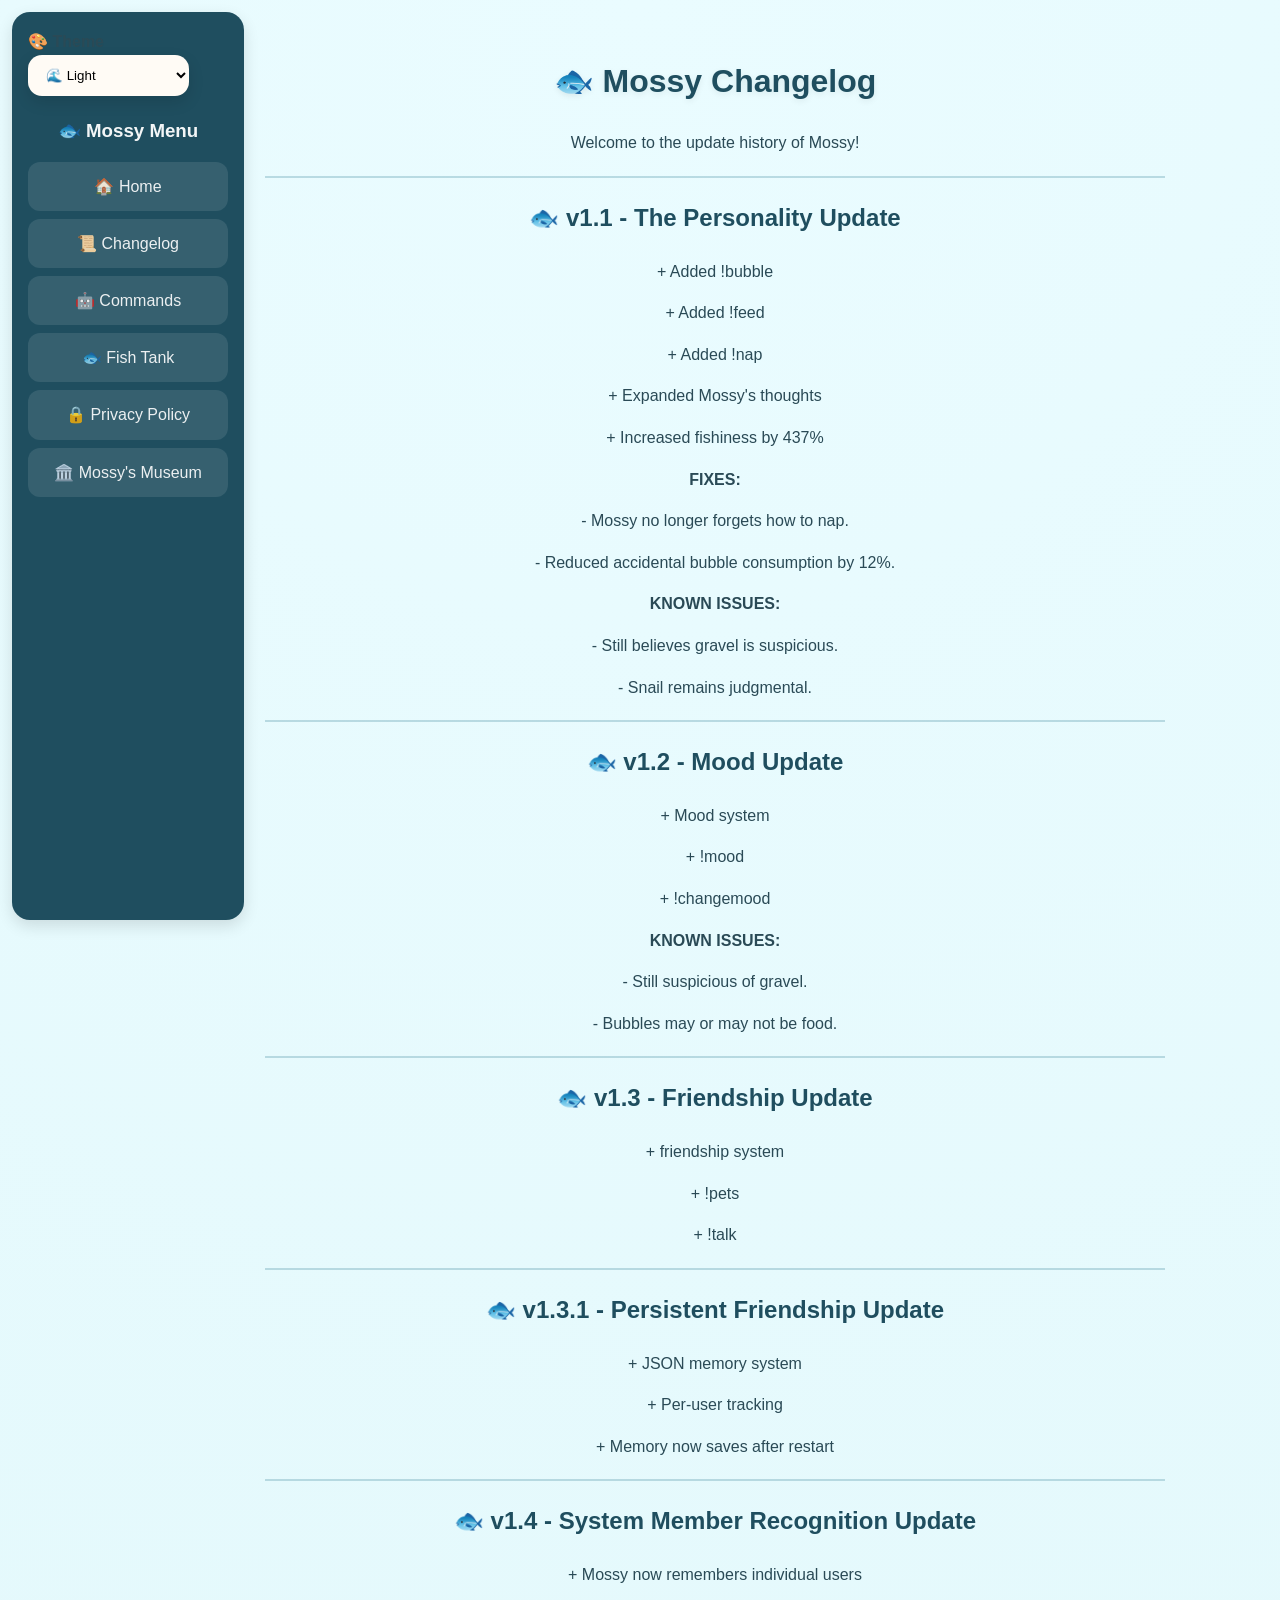
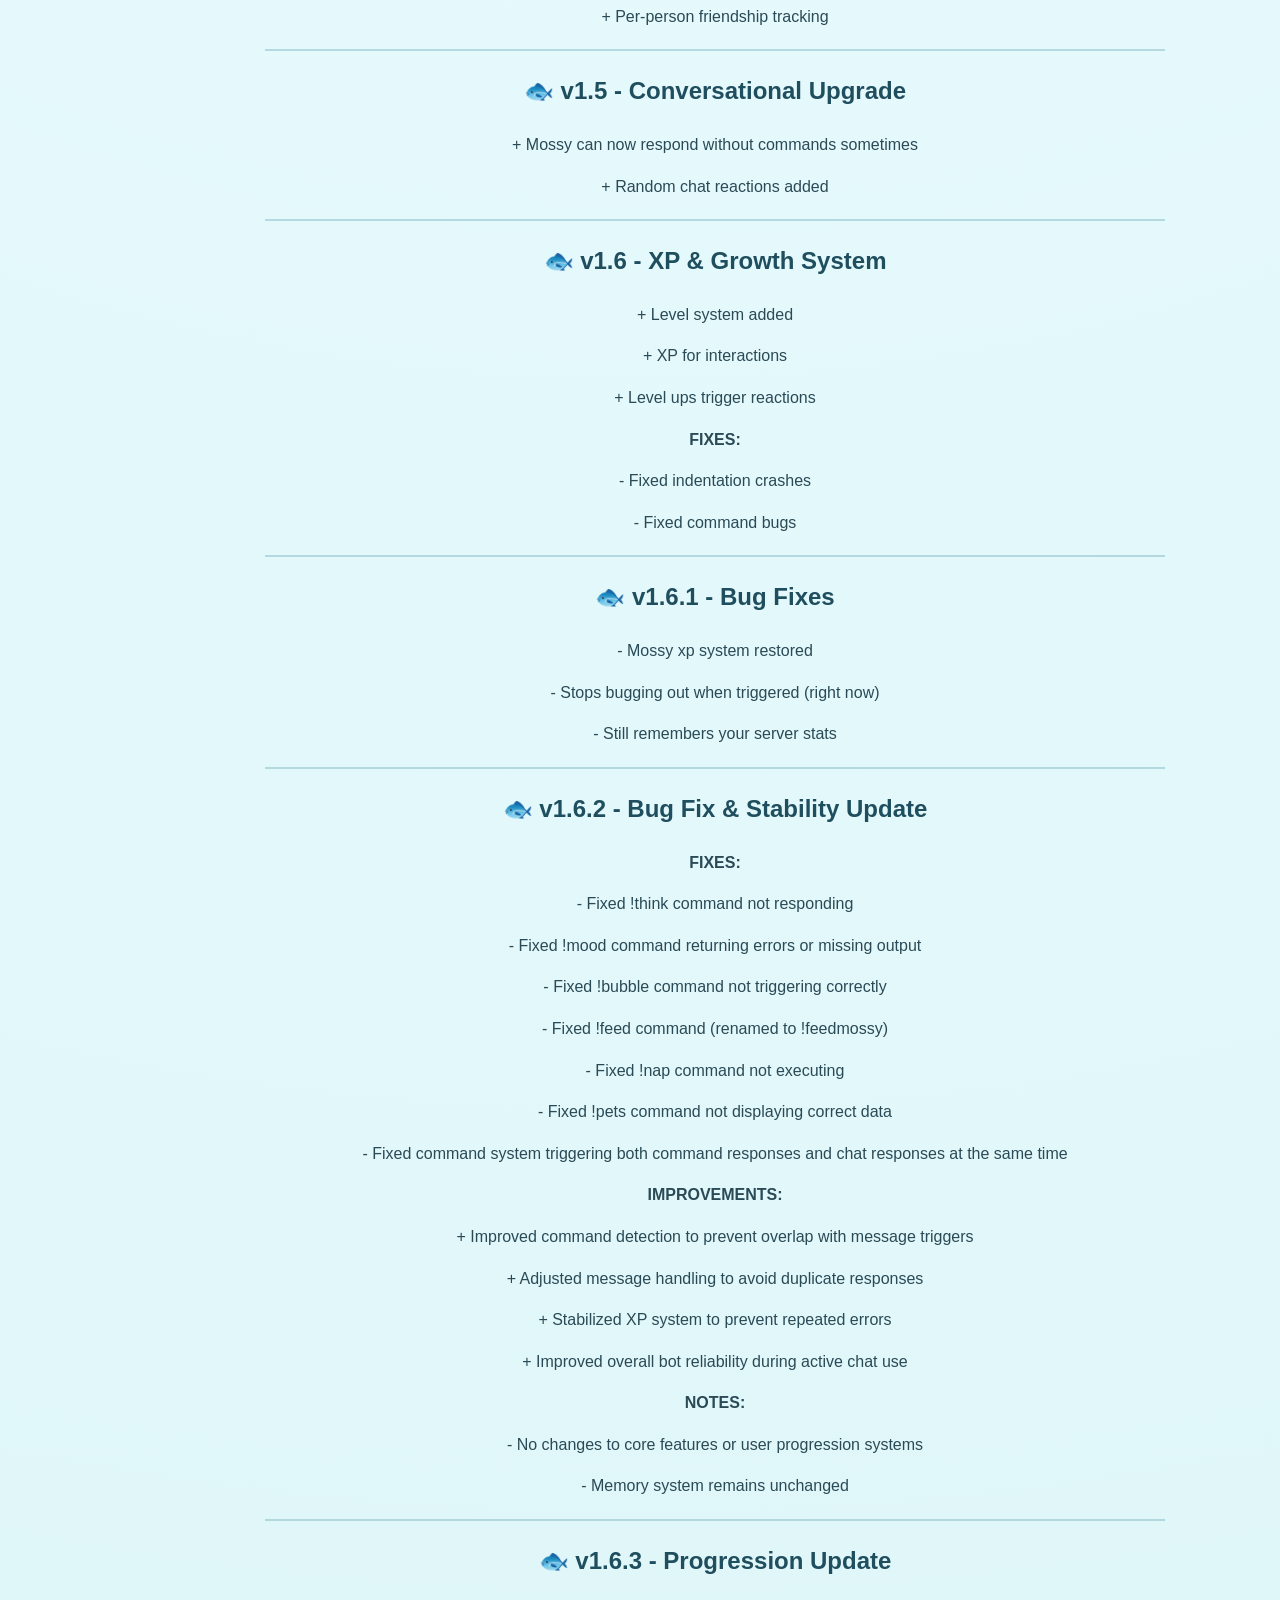
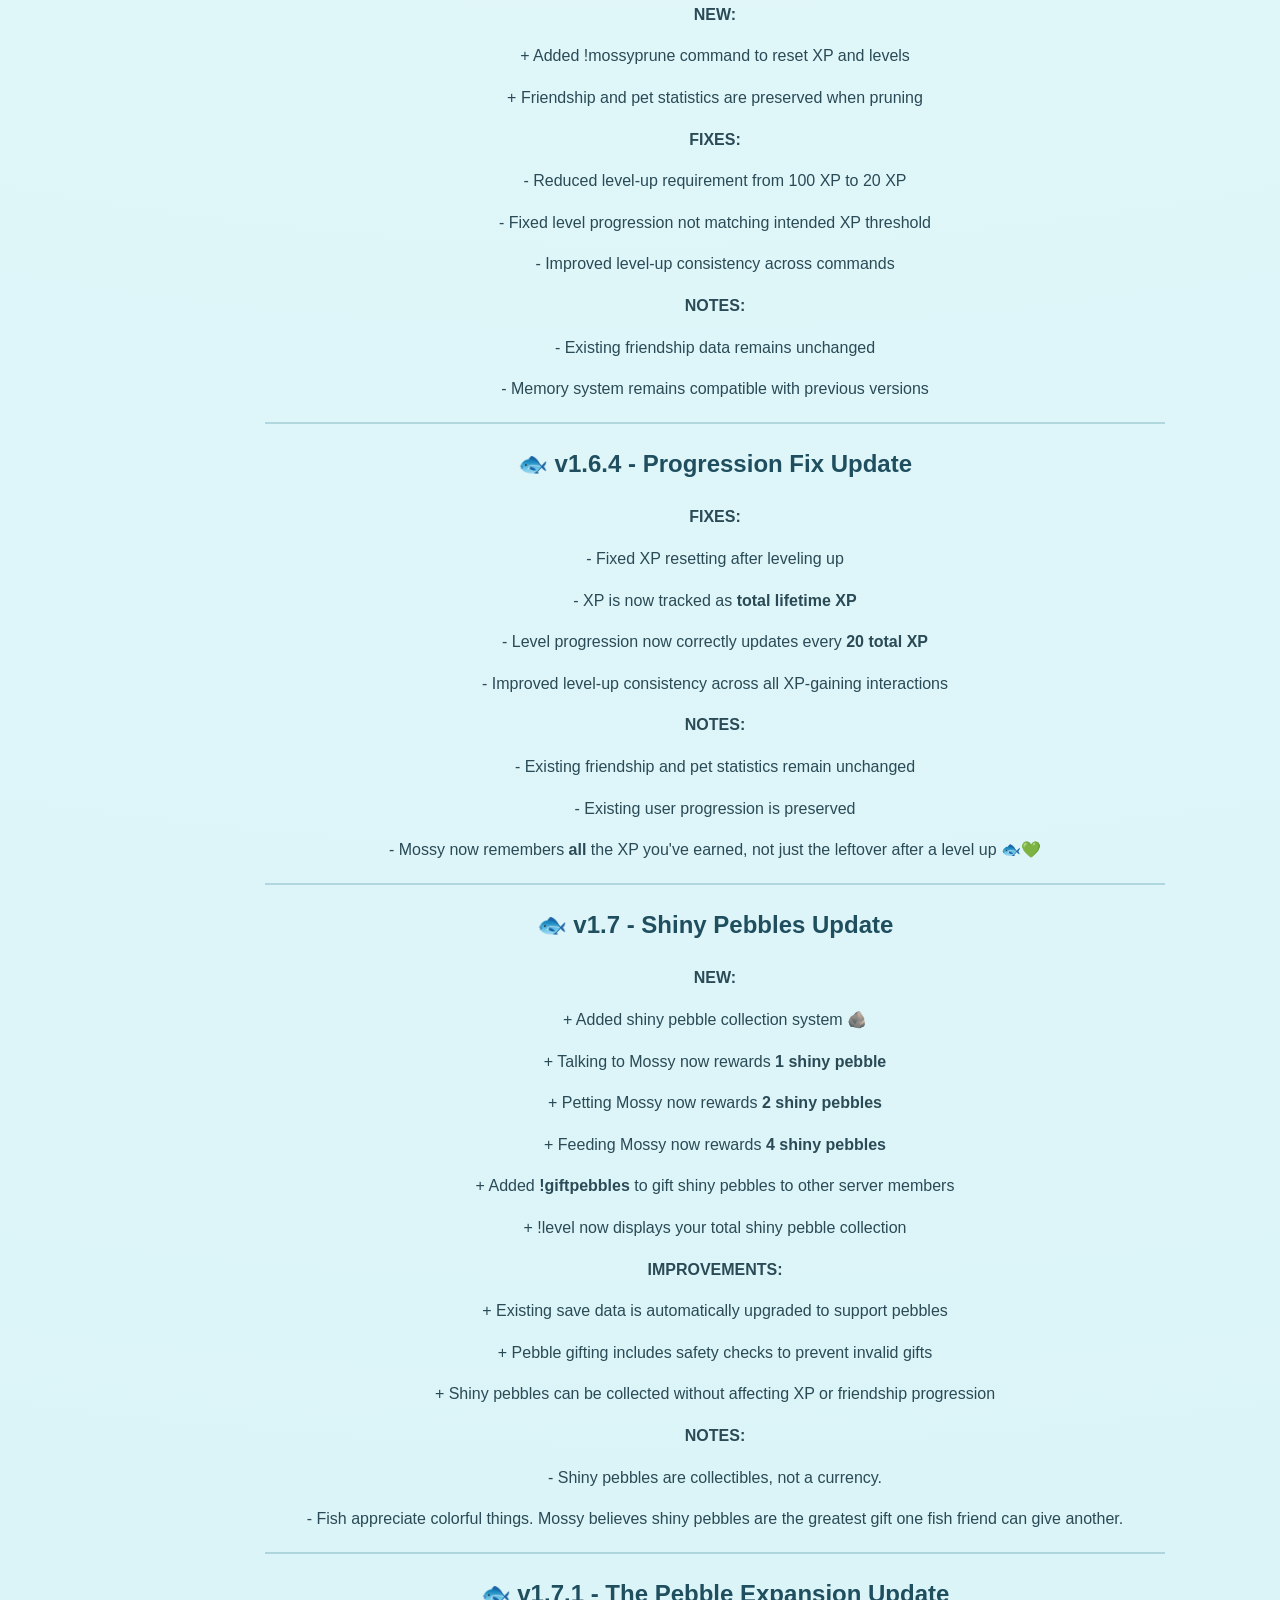
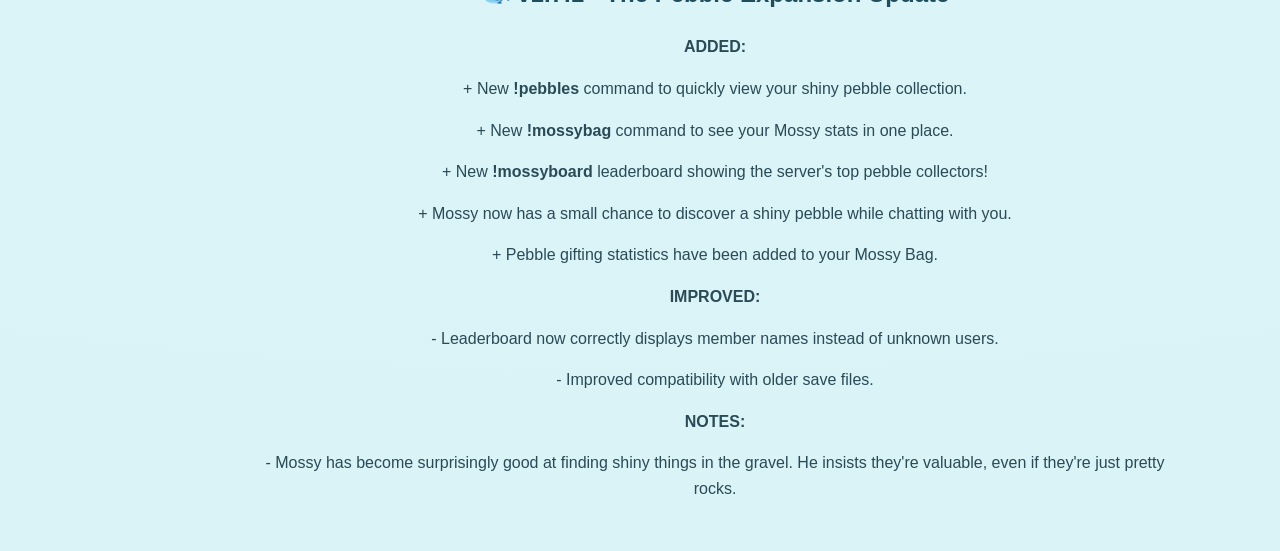
==== changelog.html @ fcb60c07 "Update changelog.html" ====
<!DOCTYPE html>
<html>

<head>

<meta name="viewport" content="width=device-width, initial-scale=1.0">

<title>Mossy's Changelog 🐟</title>

<link rel="icon" type="image/png" href="mossynap.png">

<link rel="stylesheet" href="style.css">
<script defer src="themes.js"></script>

</head>

<body>

    <div class="sidebar">
        <label for="theme-selector"><strong>🎨 Theme</strong></label>

<select id="theme-selector">

    <option value="light">🌊 Light</option>

    <option value="dark">🌃 After Hours</option>

    <option value="whimsical">🌸 Whimsical</option>

    <option value="mad-hatter">🎩 Mad Hatter</option>

    <option value="caramel-fudge">🍫 Caramel Fudge</option>

    <option value="nebula">🌌 Nebula</option>

    <option value="mossy">🌿 Mossy</option>

    <option value="rainbow-mist">🌈 Rainbow Mist</option>

    <option value="pebble">🪨 Pebble</option>

    <option value=hyacinth>🪻 Hyacinth</option>

    <option value=goldenHour>🌇 Golden Hour</option>

    <option value=raspberry>🍓 Raspberry</option>

    <option value=sakura>🌸 Sakura Tree</option>

    <option value=almond>🤎 Almond</option>

    <option value=rowan>🍷 Rowan</option>

</select>
        <h3>🐟 Mossy Menu</h3>

        <a href="index.html">🏠 Home</a>
        <a href="changelog.html">📜 Changelog</a>
        <a href="commands.html">🤖 Commands</a>
        <a href="fishtank.html">🐟 Fish Tank</a>
        <a href="privacy.html">🔒 Privacy Policy</a>
        <a href="museum.html">🏛️ Mossy's Museum</a>
    </div>

    <h1>🐟 Mossy Changelog</h1>

    <p>Welcome to the update history of Mossy!</p>

    <hr>

    <h2>🐟 v1.1 - The Personality Update</h2>
    <p>+ Added !bubble</p>
    <p>+ Added !feed</p>
    <p>+ Added !nap</p>
    <p>+ Expanded Mossy's thoughts</p>
    <p>+ Increased fishiness by 437%</p>

    <p><b>FIXES:</b></p>
    <p>- Mossy no longer forgets how to nap.</p>
    <p>- Reduced accidental bubble consumption by 12%.</p>

    <p><b>KNOWN ISSUES:</b></p>
    <p>- Still believes gravel is suspicious.</p>
    <p>- Snail remains judgmental.</p>

    <hr>

    <h2>🐟 v1.2 - Mood Update</h2>
    <p>+ Mood system</p>
    <p>+ !mood</p>
    <p>+ !changemood</p>

    <p><b>KNOWN ISSUES:</b></p>
    <p>- Still suspicious of gravel.</p>
    <p>- Bubbles may or may not be food.</p>

    <hr>

    <h2>🐟 v1.3 - Friendship Update</h2>
    <p>+ friendship system</p>
    <p>+ !pets</p>
    <p>+ !talk</p>

    <hr>

    <h2>🐟 v1.3.1 - Persistent Friendship Update</h2>
    <p>+ JSON memory system</p>
    <p>+ Per-user tracking</p>
    <p>+ Memory now saves after restart</p>

    <hr>

    <h2>🐟 v1.4 - System Member Recognition Update</h2>
    <p>+ Mossy now remembers individual users</p>
    <p>+ Per-person friendship tracking</p>

    <hr>

    <h2>🐟 v1.5 - Conversational Upgrade</h2>
    <p>+ Mossy can now respond without commands sometimes</p>
    <p>+ Random chat reactions added</p>

    <hr>

    <h2>🐟 v1.6 - XP & Growth System</h2>
    <p>+ Level system added</p>
    <p>+ XP for interactions</p>
    <p>+ Level ups trigger reactions</p>

    <p><b>FIXES:</b></p>
    <p>- Fixed indentation crashes</p>
    <p>- Fixed command bugs</p>

    <hr>

    <h2>🐟 v1.6.1 - Bug Fixes</h2>
    <p>- Mossy xp system restored</p>
    <p>- Stops bugging out when triggered (right now)</p>
    <p>- Still remembers your server stats</p>

    <hr>

    <h2>🐟 v1.6.2 - Bug Fix & Stability Update</h2>
    
    <p><b>FIXES:</b></p>
    <p>- Fixed !think command not responding</p>
    <p>- Fixed !mood command returning errors or missing output</p>
    <p>- Fixed !bubble command not triggering correctly</p>
    <p>- Fixed !feed command (renamed to !feedmossy)</p>
    <p>- Fixed !nap command not executing</p>
    <p>- Fixed !pets command not displaying correct data</p>
    <p>- Fixed command system triggering both command responses and chat responses at the same time
</p>
    
    <p><b>IMPROVEMENTS:</b></p>
    <p>+ Improved command detection to prevent overlap with message triggers</p>
    <p>+ Adjusted message handling to avoid duplicate responses</p>
    <p>+ Stabilized XP system to prevent repeated errors</p>
    <p>+ Improved overall bot reliability during active chat use</p>

    <p><b>NOTES:</b></p>
    <p>- No changes to core features or user progression systems</p>
    <p>- Memory system remains unchanged</p>

    <hr>

    <h2>🐟 v1.6.3 - Progression Update</h2>

    <p><b>NEW:</b></p>
    <p>+ Added !mossyprune command to reset XP and levels</p>
    <p>+ Friendship and pet statistics are preserved when pruning</p>

    <p><b>FIXES:</b></p>
    <p>- Reduced level-up requirement from 100 XP to 20 XP</p>
    <p>- Fixed level progression not matching intended XP threshold</p>
    <p>- Improved level-up consistency across commands
</p>
    <p><b>NOTES:</b></p>
    <p>- Existing friendship data remains unchanged</p>
    <p>- Memory system remains compatible with previous versions</p>

    <hr>

    <h2>🐟 v1.6.4 - Progression Fix Update</h2>
    
    <p><b>FIXES:</b></p>
    <p>- Fixed XP resetting after leveling up</p>
    <p>- XP is now tracked as <b>total lifetime XP</b></p>
    <p>- Level progression now correctly updates every <b>20 total XP</b></p>
    <p>- Improved level-up consistency across all XP-gaining interactions</p>

    <p><b>NOTES:</b></p>
    <p>- Existing friendship and pet statistics remain unchanged</p>
    <p>- Existing user progression is preserved</p>
    <p>- Mossy now remembers <b>all</b> the XP you've earned, not just the leftover after a level up 🐟💚</p>

    <hr>

    <h2>🐟 v1.7 - Shiny Pebbles Update</h2>

    <p><b>NEW:</b></p>
    <p>+ Added shiny pebble collection system 🪨</p>
    <p>+ Talking to Mossy now rewards <b>1 shiny pebble</b></p>
    <p>+ Petting Mossy now rewards <b>2 shiny pebbles</b></p>
    <p>+ Feeding Mossy now rewards <b>4 shiny pebbles</b></p>
    <p>+ Added <b>!giftpebbles</b> to gift shiny pebbles to other server members</p>
    <p>+ !level now displays your total shiny pebble collection</p>

    <p><b>IMPROVEMENTS:</b></p>
    <p>+ Existing save data is automatically upgraded to support pebbles</p>
    <p>+ Pebble gifting includes safety checks to prevent invalid gifts</p>
    <p>+ Shiny pebbles can be collected without affecting XP or friendship progression</p>

    <p><b>NOTES:</b></p>
    <p>- Shiny pebbles are collectibles, not a currency.</p>
    <p>- Fish appreciate colorful things. Mossy believes shiny pebbles are the greatest gift one fish friend can give another.</p>

    <hr>

    <h2>🐟 v1.7.1 - The Pebble Expansion Update</h2>

    <p><b>ADDED:</b></p>
    <p>+ New <b>!pebbles</b> command to quickly view your shiny pebble collection.</p>
    <p>+ New <b>!mossybag</b> command to see your Mossy stats in one place.</p>
    <p>+ New <b>!mossyboard</b> leaderboard showing the server's top pebble collectors!</p>
    <p>+ Mossy now has a small chance to discover a shiny pebble while chatting with you.</p>
    <p>+ Pebble gifting statistics have been added to your Mossy Bag.</p>

    <p><b>IMPROVED:</b></p>
    <p>- Leaderboard now correctly displays member names instead of unknown users.</p>
    <p>- Improved compatibility with older save files.</p>

    <p><b>NOTES:</b></p>
    <p>- Mossy has become surprisingly good at finding shiny things in the gravel.
        He insists they're valuable, even if they're just pretty rocks.</p>

 <img src="snail.png" id="snail">

<script src="snail.js"></script>

</body>

</html>
---- style.css ----
:root{
    --bg:#d9f3f6;
    --bg-accent: radial-gradient(circle at top,#eafcff,#d9f3f6);

    --dot-grid:url("data:image/svg+xml;utf8,<svg xmlns='http://www.w3.org/2000/svg' width='24' height='24'><circle cx='12' cy='12' r='1.5' fill='%2374a6b0' fill-opacity='0.22'/></svg>");

    --text:#2a4a56;

    --primary:#1f4e5f;
    --accent:#4a90a4;

    --surface:#FFFBF5;
    --surface-translucent:rgba(255,251,245,.85);

    --bubble-color:rgba(74,144,164,.12);

    --card-shadow:0 6px 16px rgba(0,0,0,.12);
}

body {
    background-color: var(--bg);
    background-image: var(--bg-accent), var(--dot-grid);
    background-repeat: repeat, repeat;
    background-position: center top, 0 0;

    color: var(--text);

    font-family: "Trebuchet MS", "Segoe UI", Arial, sans-serif;

    margin-left: 240px;
    padding: 25px;
    max-width: 900px;
    line-height: 1.7;
}

/* 🐠 HEADERS */
h1,
h2 {
    text-align: center;
    color: var(--primary);
}

h1 {
    color: var(--primary);
    text-shadow: 0 2px 6px rgba(0,0,0,0.08);
    font-weight: 700;
}

p {
    text-align: center;
    color: var(--text);
    line-height: 1.6;
}

h2 {
    color: var(--primary);
    font-weight: 600;
}

hr {
    border: none;
    border-top: 2px solid var(--accent);
    opacity: 0.3;
    margin: 20px 0;
}

/* 🐟 SIDEBAR (DESKTOP - FIXED TANK STYLE) */
.sidebar {
    position: fixed;
    left: 12px;
    top: 12px;
    width: 200px;
    height: calc(100vh - 24px);

    background-color: var(--primary);
    padding: 16px;
    border-radius: 18px;

    box-shadow: var(--card-shadow);
    overflow-y: auto;
}

.sidebar h3 {
    color: rgba(255,255,255,0.95);
    text-align: center;
    margin-bottom: 15px;
    font-weight: 600;
}

#theme-selector-container {
    margin-bottom: 12px;
}

#theme-selector{

    border-radius:14px;

    border:none;

    background:var(--surface);

    box-shadow:var(--card-shadow);

    padding:12px 14px;

}

#theme-selector:hover{

    transform:translateY(-2px);

    box-shadow:
        0 10px 24px rgba(0,0,0,.18);

}

#theme-selector:focus{

    outline:none;

    border:2px solid var(--accent);

}

.sidebar a {
    display: block;
    color: rgba(255,255,255,0.9);
    text-decoration: none;
    margin: 8px 0;
    padding: 11px;
    border-radius: 12px;
    transition: 0.2s;
    text-align: center;
    background-color: rgba(255,255,255,0.1);
    font-weight: 500;
}

.sidebar a:hover {
    background-color: var(--accent);
    color: var(--primary);
    transform: translateX(2px);
}

/* 🧊 PANELS */
.panel {
    background-color: var(--surface-translucent);
    padding: 18px;
    border-radius: 16px;
    margin: 16px 0;
    box-shadow: var(--card-shadow);
    border-left: 4px solid var(--accent);
}

.panel ul {
    color: var(--text);
}

.panel li {
    margin: 8px 0;
}

/* 🧭 GRID */
.grid {
    display: flex;
    gap: 15px;
    flex-wrap: wrap;
}

.card {
    flex: 1;
    min-width: 200px;
    background-color: var(--primary);
    color: #ffffff;
    padding: 16px;
    border-radius: 16px;
    text-decoration: none;
    transition: 0.25s;
    box-shadow: var(--card-shadow);
    text-align: center;
    font-weight: 500;
}

.card:hover {
    transform: translateY(-4px) scale(1.03);
    background-color: var(--accent);
    color: #ffffff;
}

.card p {
    color: rgba(255,255,255,0.9);
    font-size: 0.9em;
    font-weight: 400;
}

/* 🎯 BUTTONS */
button {
    background-color: var(--primary);
    color: #ffffff;
    border: none;
    padding: 12px 20px;
    border-radius: 999px;
    cursor: pointer;
    transition: 0.2s;
    display: block;
    margin: 10px auto;
    box-shadow: var(--card-shadow);
    font-weight: 600;
    font-size: 14px;
}

button:hover {
    background-color: var(--accent);
    transform: scale(1.05);
}

button:active {
    transform: scale(0.98);
}

/* 🫧 BUBBLES */
.bubbles {
    position: fixed;
    inset: 0;
    pointer-events: none;
    overflow: hidden;
}

.bubble {
    position: absolute;
    bottom: -40px;
    font-size: 20px;
    opacity: 0;
    animation: rise var(--speed, 6s) linear infinite;
}

.bubble:nth-child(1) { left: 10%; --speed: 6s; animation-delay: 0s; }
.bubble:nth-child(2) { left: 25%; --speed: 7.5s; animation-delay: 1.2s; }
.bubble:nth-child(3) { left: 55%; --speed: 5.8s; animation-delay: 2.6s; }
.bubble:nth-child(4) { left: 80%; --speed: 7.2s; animation-delay: 3.1s; }
.bubble:nth-child(5) { left: 40%; --speed: 6.6s; animation-delay: 4.4s; }
.bubble:nth-child(6) { left: 70%; --speed: 5.5s; animation-delay: 5.2s; }

@keyframes rise {
    0% { transform: translateY(0); opacity: 0; }
    10% { opacity: 1; }
    100% { transform: translateY(-900px); opacity: 0; }
}

/* 📱 MOBILE FIX */
@media (max-width: 768px) {

    body {
        margin-left: 0;
        padding: 15px;
        max-width: 100%;
    }

    .sidebar {
        position: relative;
        width: auto;
        height: auto;

        margin: 10px;
        padding: 12px;

        border-radius: 18px;

        display: flex;
        flex-direction: column;
        align-items: center;

        box-shadow: var(--card-shadow);
    }

    .sidebar a {
        width: 100%;
        text-align: center;
    }

    .grid {
        flex-direction: column;
    }

    .card {
        min-width: auto;
    }
}

/* 🐟 Fish Tank */

.tank{

    position:relative;
    width:450px;
    max-width:100%;
    margin:30px auto;

}

.bowl{

    width:100%;
    display:block;

}

.mossy{

    position:absolute;

    width:70px;

    left:50%;
    top:50%;

    transform:translate(-50%,-50%);

    transition:
        left 3s ease,
        top 3s ease,
        transform .4s ease;

    animation:bob 3s ease-in-out infinite;

}

@keyframes bob{

    0%,100%{
        transform:translate(-50%,-50%);
    }

    50%{
        transform:translate(-50%,-56%);
    }

}

/* 🐌 Secret Snail */

#snail{

    position:fixed;

    width:45px;

    left:-100px;
    top:-100px;

    opacity:0;

    transition:left .8s ease,
               top .8s ease,
               opacity .5s ease;

    pointer-events:none;

    z-index:999;

}
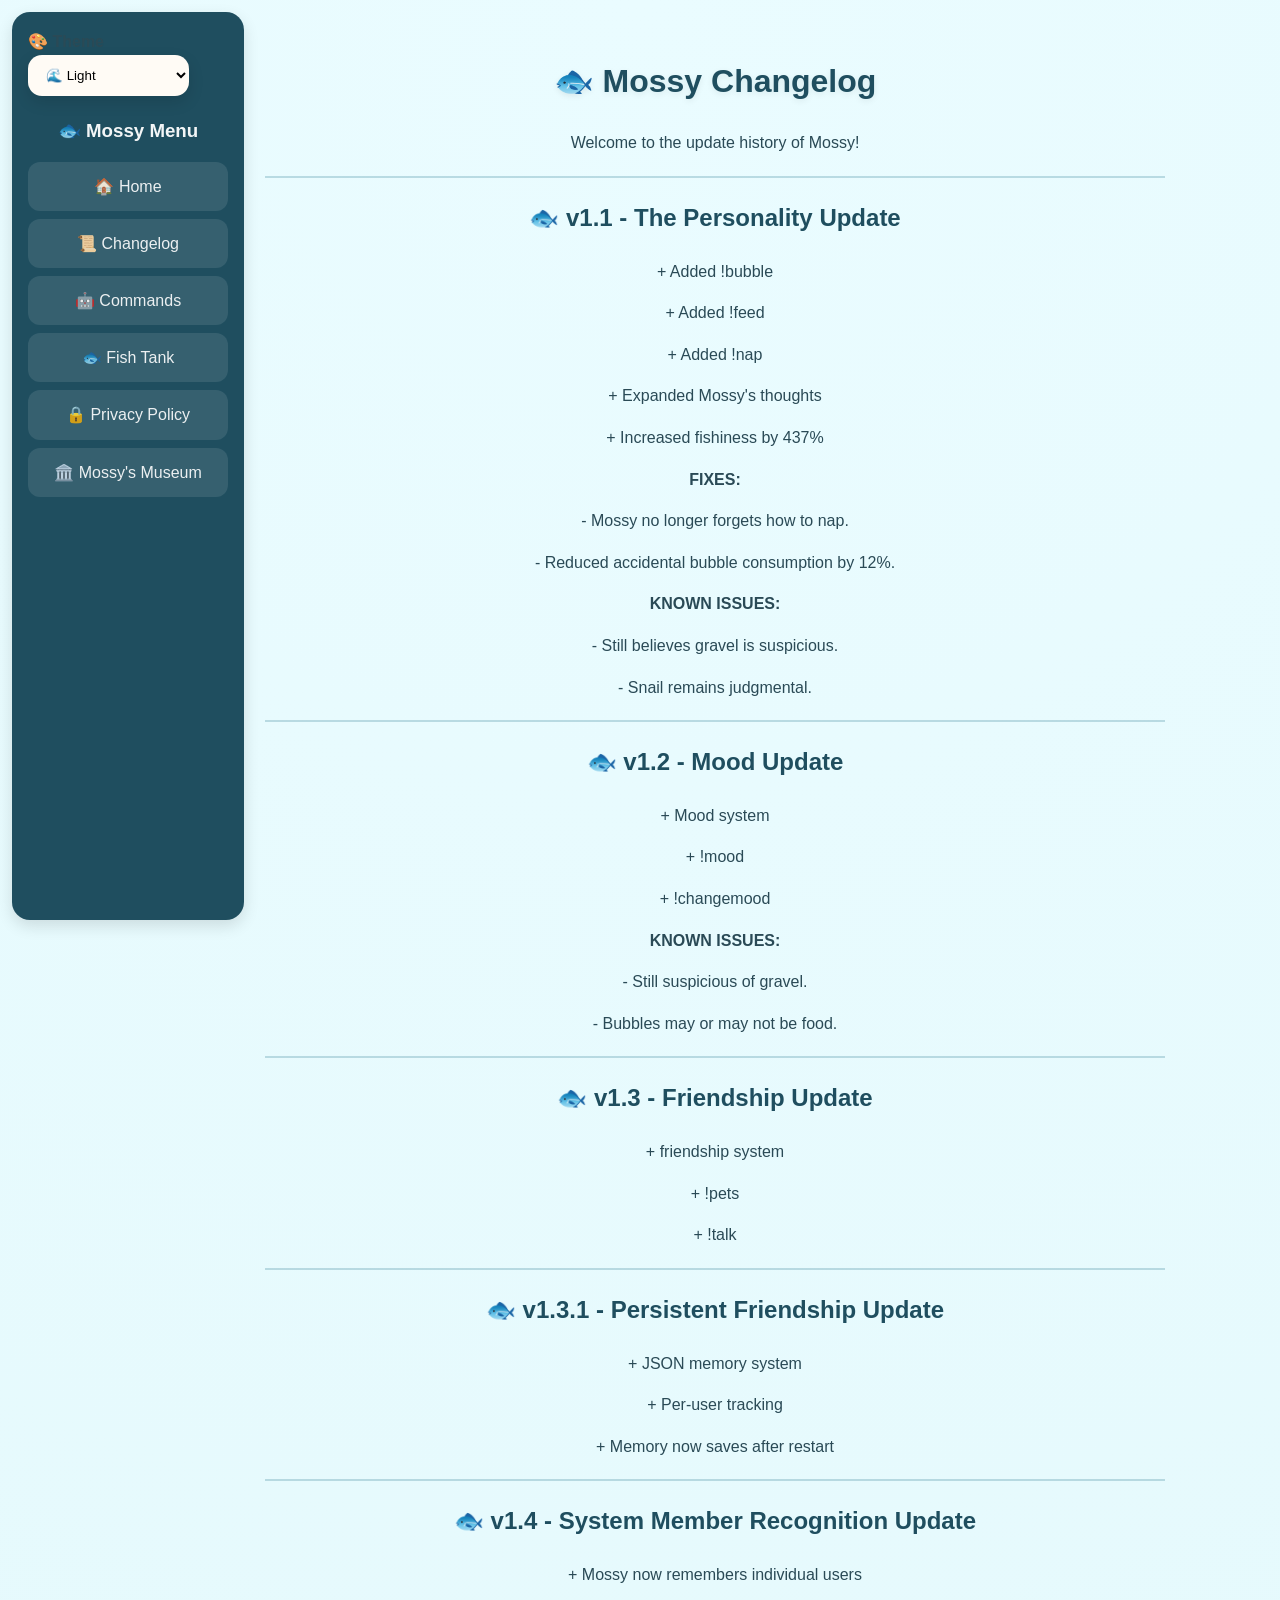
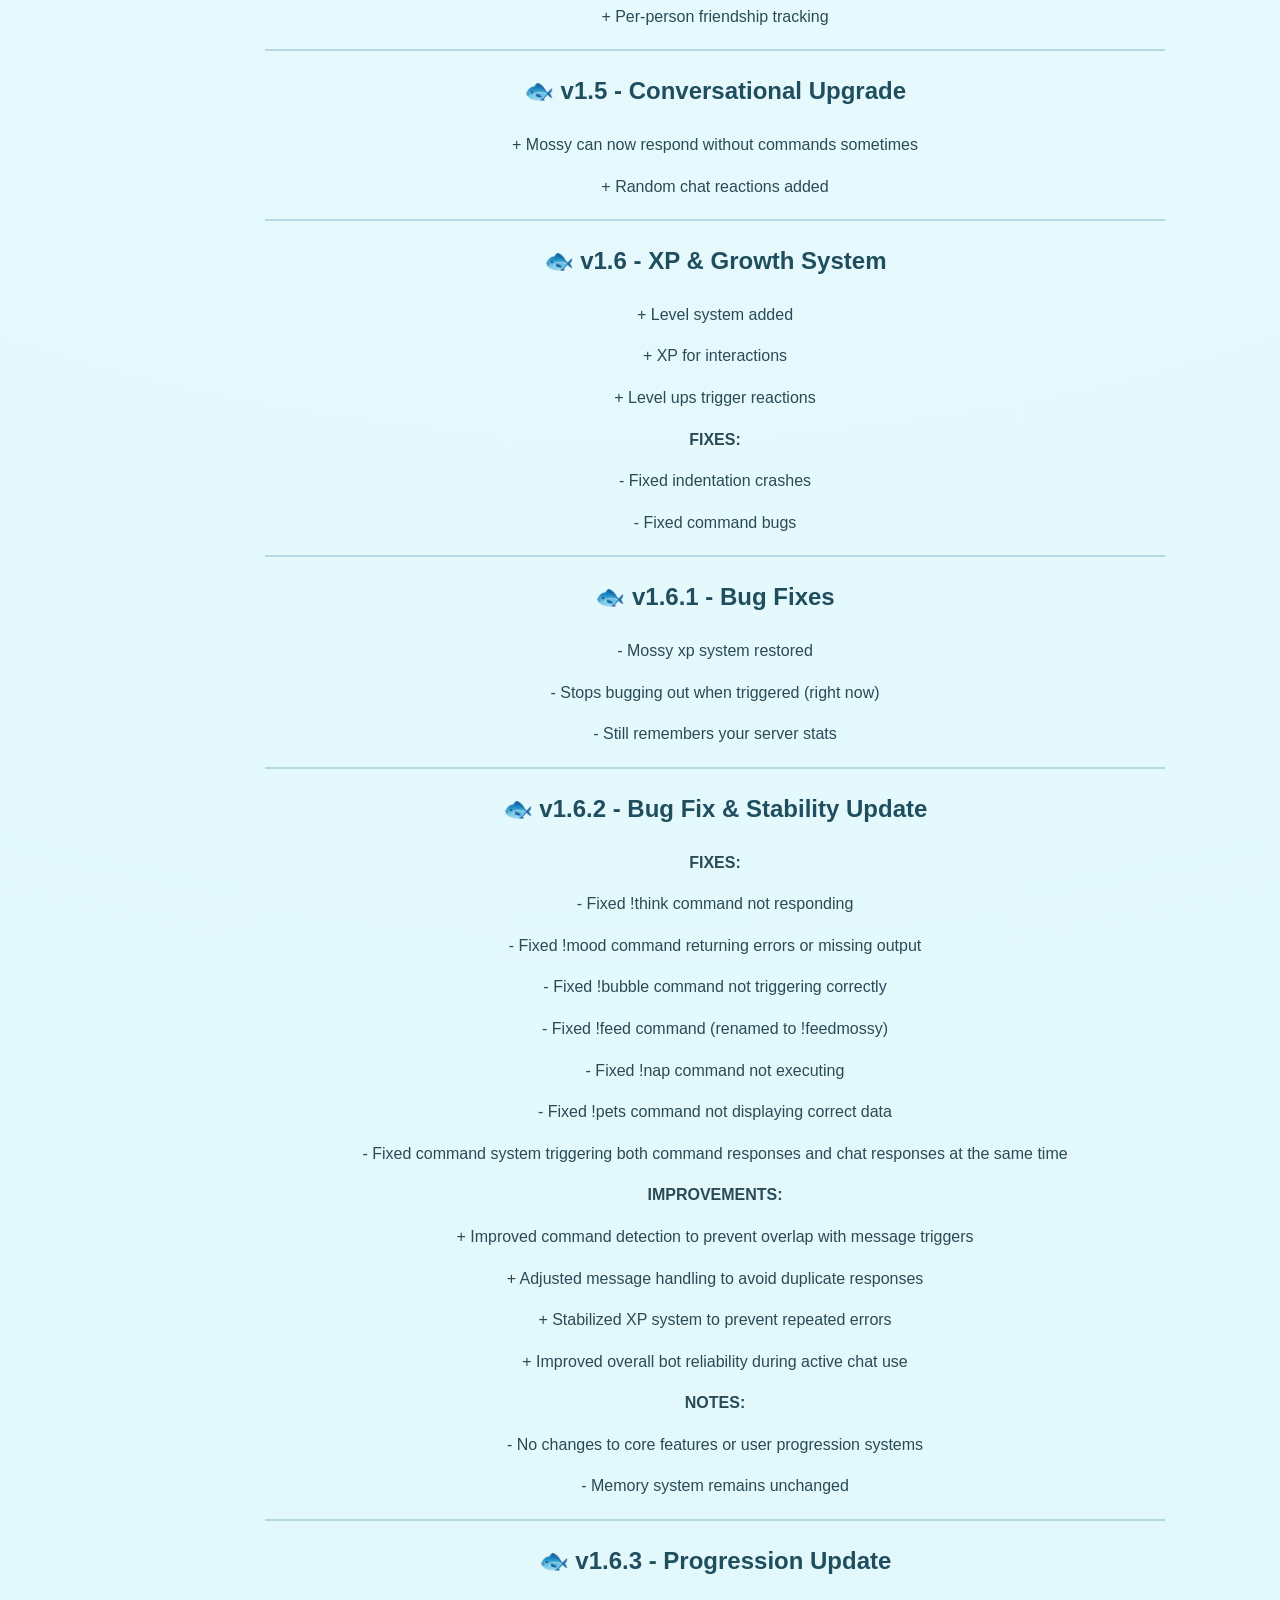
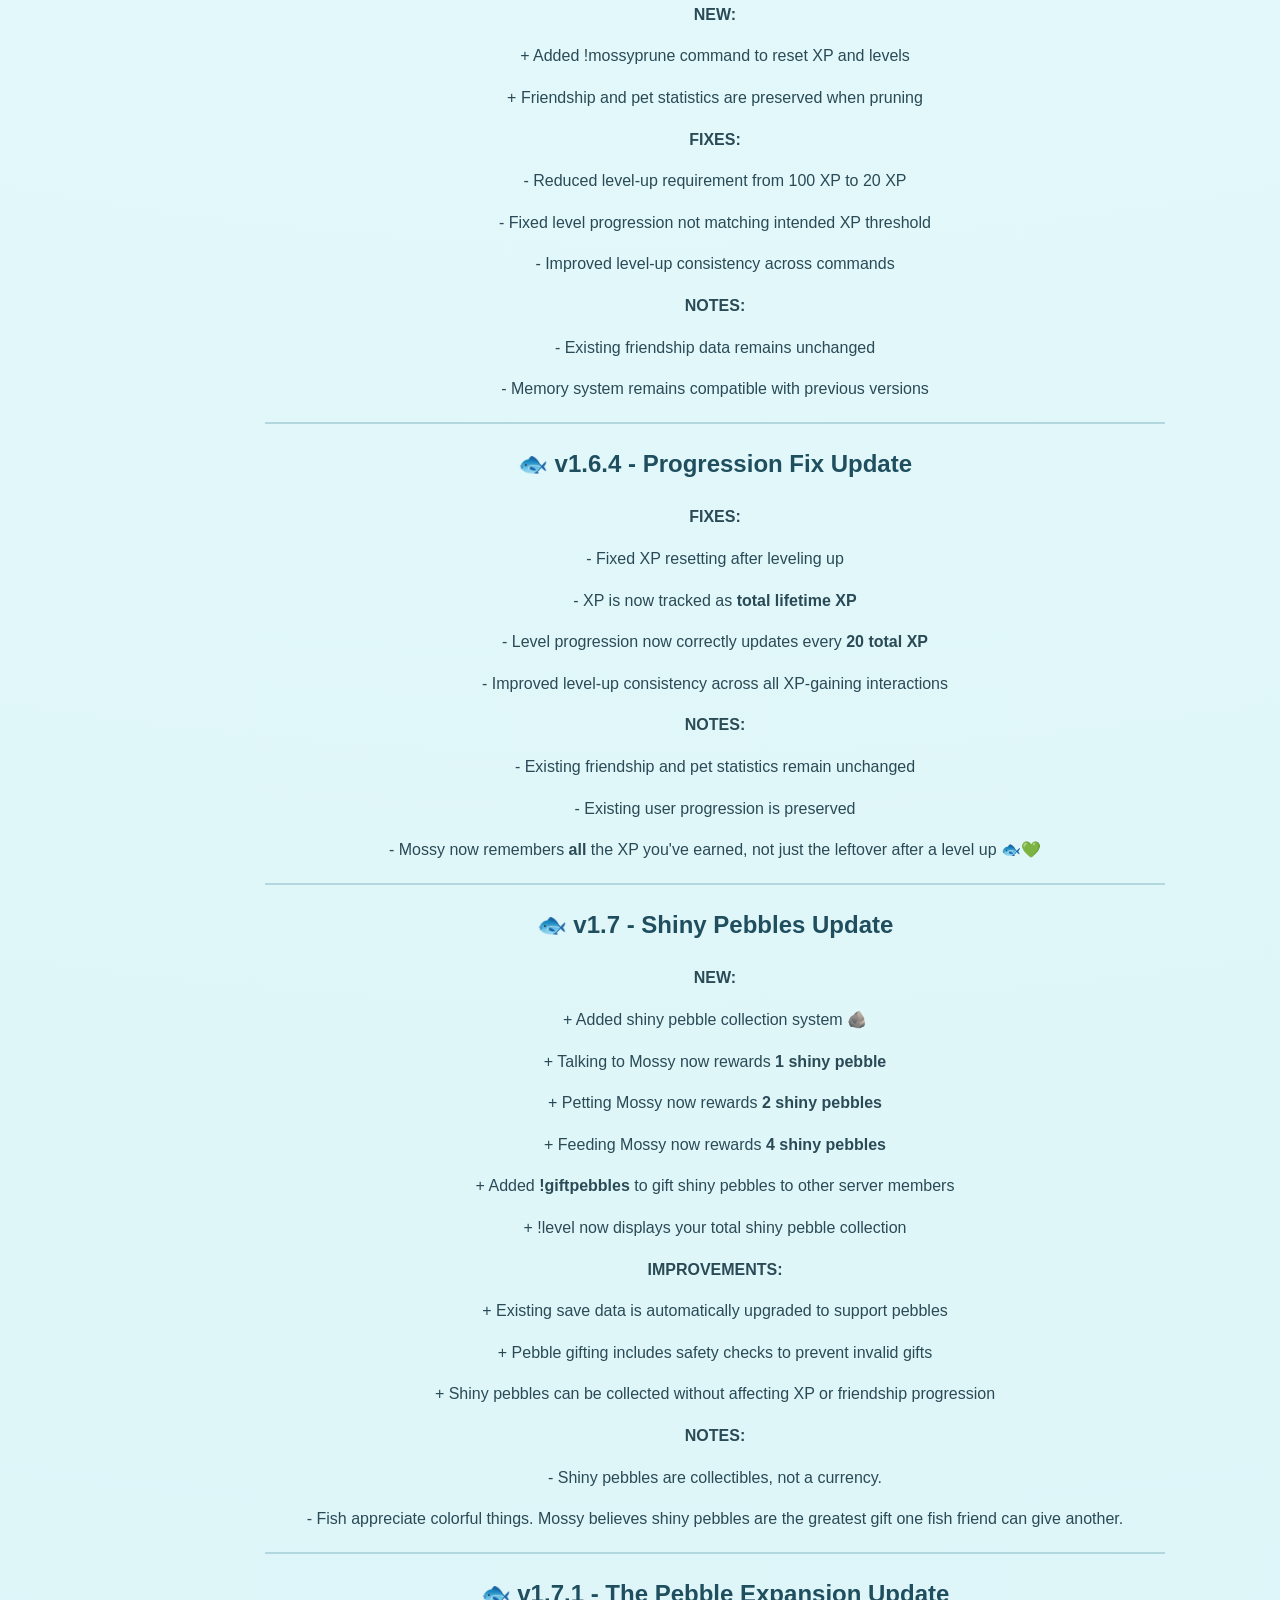
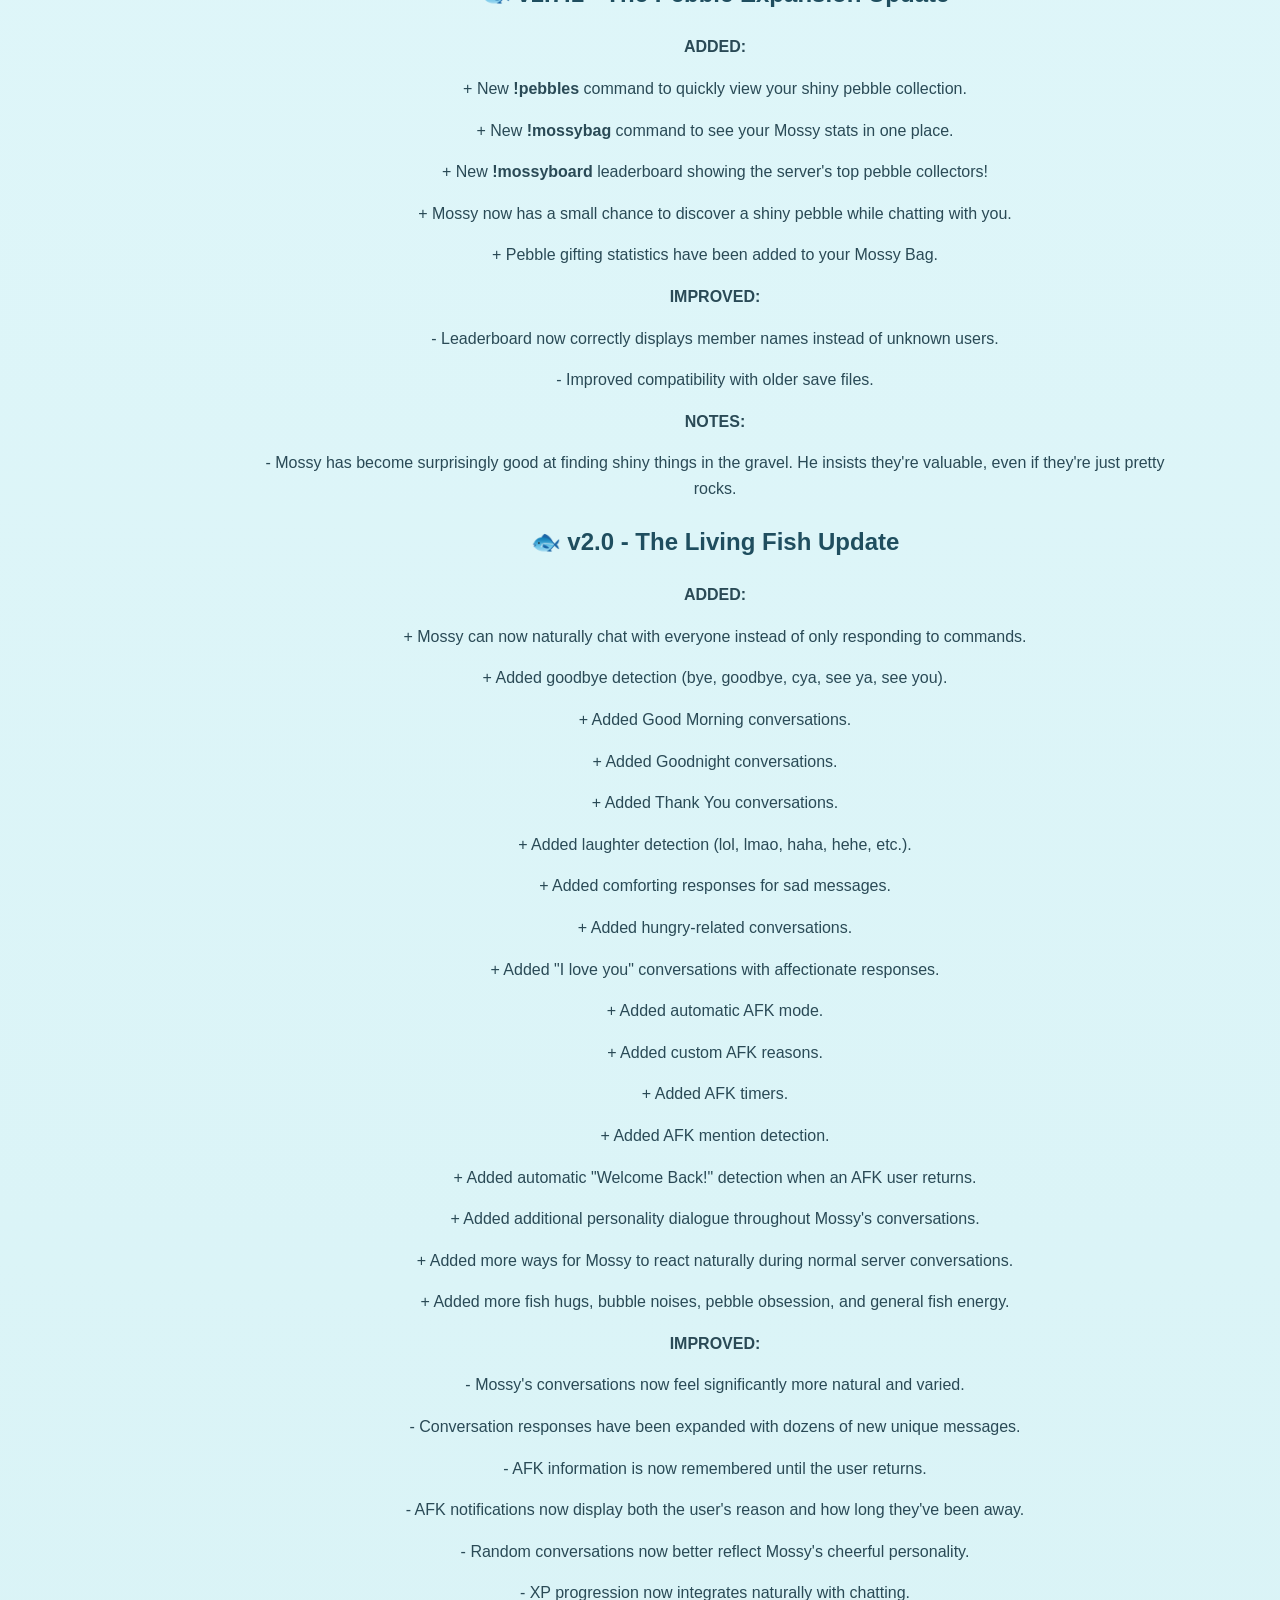
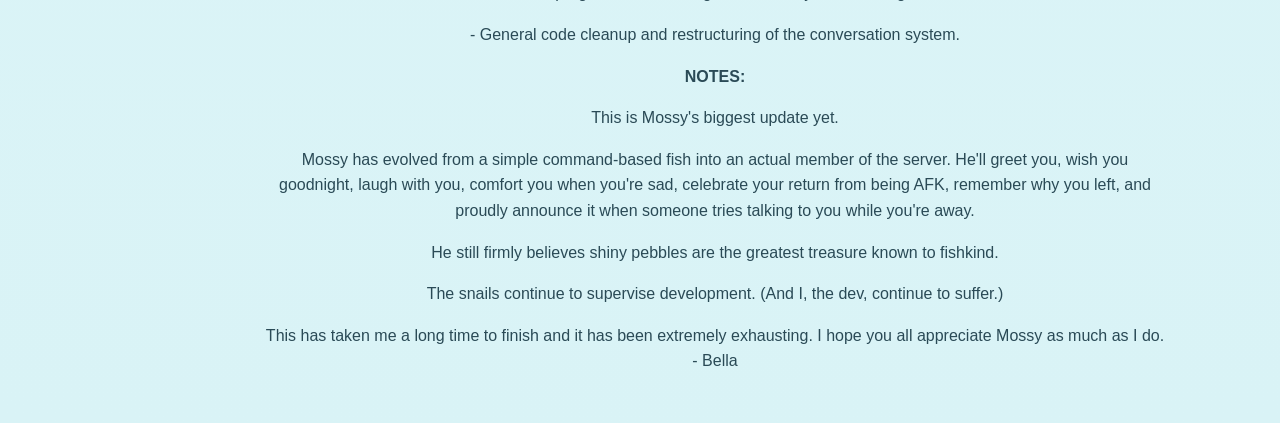
==== commit 9f93795d: "Update changelog.html" ====
--- a/changelog.html
+++ b/changelog.html
@@ -234,6 +234,54 @@
     <p>- Mossy has become surprisingly good at finding shiny things in the gravel.
         He insists they're valuable, even if they're just pretty rocks.</p>
 
+    <h2>🐟 v2.0 - The Living Fish Update</h2>
+    
+    <p><b>ADDED:</b></p>
+    <p>+ Mossy can now naturally chat with everyone instead of only responding to commands.</p>
+    <p>+ Added goodbye detection (bye, goodbye, cya, see ya, see you).</p>
+    <p>+ Added Good Morning conversations.</p>
+    <p>+ Added Goodnight conversations.</p>
+    <p>+ Added Thank You conversations.</p>
+    <p>+ Added laughter detection (lol, lmao, haha, hehe, etc.).</p>
+    <p>+ Added comforting responses for sad messages.</p>
+    <p>+ Added hungry-related conversations.</p>
+    <p>+ Added "I love you" conversations with affectionate responses.</p>
+    <p>+ Added automatic AFK mode.</p>
+    <p>+ Added custom AFK reasons.</p>
+    <p>+ Added AFK timers.</p>
+    <p>+ Added AFK mention detection.</p>
+    <p>+ Added automatic "Welcome Back!" detection when an AFK user returns.</p>
+    <p>+ Added additional personality dialogue throughout Mossy's conversations.</p>
+    <p>+ Added more ways for Mossy to react naturally during normal server conversations.</p>
+    <p>+ Added more fish hugs, bubble noises, pebble obsession, and general fish energy.</p>
+
+    <p><b>IMPROVED:</b></p>
+    <p>- Mossy's conversations now feel significantly more natural and varied.</p>
+    <p>- Conversation responses have been expanded with dozens of new unique messages.</p>
+    <p>- AFK information is now remembered until the user returns.</p>
+    <p>- AFK notifications now display both the user's reason and how long they've been away.</p>
+    <p>- Random conversations now better reflect Mossy's cheerful personality.</p>
+    <p>- XP progression now integrates naturally with chatting.</p>
+    <p>- General code cleanup and restructuring of the conversation system.</p>
+
+    <p><b>NOTES:</b></p>
+
+    <p>This is Mossy's biggest update yet.</p>
+
+    <p>Mossy has evolved from a simple command-based fish into an actual member of the server. 
+        He'll greet you, wish you goodnight, laugh with you, comfort you when you're sad, 
+        celebrate your return from being AFK, remember why you left, 
+        and proudly announce it when someone tries talking to you while you're away.</p>
+
+    <p>He still firmly believes shiny pebbles are the greatest treasure known to fishkind.</p>
+
+    <p>The snails continue to supervise development.
+       (And I, the dev, continue to suffer.)</p>
+
+    <p>This has taken me a long time to finish and it has been extremely exhausting. I hope you all appreciate Mossy as much as I do.
+    
+    - Bella</p>
+    
  <img src="snail.png" id="snail">
 
 <script src="snail.js"></script>
--- a/style.css
+++ b/style.css
@@ -358,3 +358,718 @@
     z-index:999;
 
 }
+
+/* ===========================================
+                🌹 ROWAN
+=========================================== */
+
+body.theme-rowan{
+
+    background-size:300% 300%,auto;
+
+    animation:rowanGradient 45s ease infinite;
+
+    cursor:default;
+
+}
+
+/* Slow moving background */
+
+@keyframes rowanGradient{
+
+    0%{
+        background-position:left top,0 0;
+    }
+
+    50%{
+        background-position:right top,0 0;
+    }
+
+    100%{
+        background-position:left top,0 0;
+    }
+
+}
+
+/* Vignette */
+
+body.theme-rowan::before{
+
+    content:"";
+
+    position:fixed;
+
+    inset:0;
+
+    pointer-events:none;
+
+    background:
+        radial-gradient(
+            circle,
+            transparent 55%,
+            rgba(0,0,0,.38)
+        );
+
+    z-index:-1;
+
+}
+
+/* Sidebar */
+
+body.theme-rowan .sidebar{
+
+    background:
+        linear-gradient(
+            180deg,
+            #780000,
+            #2A0000
+        );
+
+}
+
+/* Glass panels */
+
+body.theme-rowan .panel{
+
+    backdrop-filter:blur(10px);
+
+    border:1px solid rgba(255,255,255,.05);
+
+}
+
+/* Fancy headings */
+
+body.theme-rowan h1,
+body.theme-rowan h2{
+
+    font-family:
+        Georgia,
+        "Times New Roman",
+        serif;
+
+    letter-spacing:.05em;
+
+    text-shadow:
+        0 0 12px rgba(120,0,0,.25);
+
+}
+
+/* Card glow */
+
+body.theme-rowan .card:hover{
+
+    box-shadow:
+
+        0 0 18px rgba(120,0,0,.45),
+
+        0 0 40px rgba(120,0,0,.18);
+
+}
+
+/* Sidebar underline */
+
+body.theme-rowan .sidebar a{
+
+    position:relative;
+
+}
+
+body.theme-rowan .sidebar a::after{
+
+    content:"";
+
+    position:absolute;
+
+    left:15%;
+
+    bottom:6px;
+
+    width:0;
+
+    height:2px;
+
+    background:#C8C3BE;
+
+    transition:.35s;
+
+}
+
+body.theme-rowan .sidebar a:hover::after{
+
+    width:70%;
+
+}
+
+/* Slightly softer text */
+
+body.theme-rowan{
+
+    text-shadow:
+        0 0 2px rgba(255,255,255,.03);
+
+}
+
+@keyframes rowanHeartbeat{
+
+    0%,100%{
+        filter:brightness(1);
+    }
+
+    50%{
+        filter:brightness(1.06);
+    }
+
+}
+
+body.theme-rowan .sidebar,
+body.theme-rowan button,
+body.theme-rowan .card{
+
+    animation:rowanHeartbeat 12s ease-in-out infinite;
+
+}
+
+/* ======================================
+        🌹 ROWAN PARTICLES
+====================================== */
+
+.rowan-particles{
+    display:none;
+}
+
+body.theme-rowan .rowan-particles{
+    display:block;
+    position:fixed;
+    inset:0;
+    pointer-events:none;
+    overflow:hidden;
+}
+
+body.theme-rowan .rowan-particles span{
+    position:absolute;
+    border-radius:50%;
+    opacity:.6;
+    animation:rowanFloat linear infinite;
+}
+
+/* Particle positions */
+
+body.theme-rowan .rowan-particles span:nth-child(1){
+    left:12%;
+    top:80%;
+    animation-duration:17s;
+    width:2px;
+    height:2px;
+    background:#780000;
+    box-shadow:0 0 6px #780000;
+}
+
+body.theme-rowan .rowan-particles span:nth-child(2){
+    left:28%;
+    top:45%;
+    animation-duration:22s;
+    width:4px;
+    height:4px;
+    background:#8B1010;
+    filter:blur(.3px);
+    box-shadow:0 0 10px #780000;
+}
+
+body.theme-rowan .rowan-particles span:nth-child(3){
+    left:70%;
+    top:65%;
+    animation-duration:18s;
+    width:7px;
+    height:7px;
+    background:#780000;
+    box-shadow:0 0 18px #780000;
+}
+
+body.theme-rowan .rowan-particles span:nth-child(4){
+    left:82%;
+    top:22%;
+    animation-duration:25s;
+    width:3px;
+    height:3px;
+    background:#A32020;
+    box-shadow:0 0 8px #A32020;
+}
+
+body.theme-rowan .rowan-particles span:nth-child(5){
+    left:40%;
+    top:12%;
+    animation-duration:20s;
+    width:5px;
+    height:5px;
+    background:#780000;
+    box-shadow:0 0 14px #780000;
+}
+
+body.theme-rowan .rowan-particles span:nth-child(6){
+    left:55%;
+    top:88%;
+    animation-duration:23s;
+    width:2px;
+    height:2px;
+    background:#A32020;
+    box-shadow:0 0 6px #A32020;
+}
+
+body.theme-rowan .rowan-particles span:nth-child(7){
+    left:90%;
+    top:50%;
+    animation-duration:19s;
+    width:6px;
+    height:6px;
+    background:#8B1010;
+    filter:blur(.5px);
+    box-shadow:0 0 16px #780000;
+}
+
+body.theme-rowan .rowan-particles span:nth-child(8){
+    left:18%;
+    top:35%;
+    animation-duration:21s;
+    width:3px;
+    height:3px;
+    background:#780000;
+    box-shadow:0 0 8px #780000;
+}
+
+body.theme-rowan .rowan-particles span:nth-child(9){
+    left:8%;
+    top:60%;
+    animation-duration:24s;
+    width:5px;
+    height:5px;
+    background:#6A0000;
+    filter:blur(.4px);
+    box-shadow:0 0 14px #780000;
+}
+
+body.theme-rowan .rowan-particles span:nth-child(10){
+    left:63%;
+    top:15%;
+    animation-duration:26s;
+    width:2px;
+    height:2px;
+    background:#A32020;
+    box-shadow:0 0 7px #A32020;
+}
+
+body.theme-rowan .rowan-particles span:nth-child(11){
+    left:35%;
+    top:70%;
+    animation-duration:18s;
+    width:6px;
+    height:6px;
+    background:#7C0505;
+    filter:blur(.2px);
+    box-shadow:0 0 16px #780000;
+}
+
+body.theme-rowan .rowan-particles span:nth-child(12){
+    left:76%;
+    top:40%;
+    animation-duration:28s;
+    width:3px;
+    height:3px;
+    background:#8B1010;
+    box-shadow:0 0 9px #8B1010;
+}
+
+@keyframes rowanFloat{
+
+    0%{
+        transform:translate(0,0) scale(.8);
+        opacity:0;
+    }
+
+    15%{
+        opacity:.8;
+    }
+
+    50%{
+        transform:translate(25px,-120px) scale(1);
+        opacity:.6;
+    }
+
+    100%{
+        transform:translate(-15px,-260px) scale(.7);
+        opacity:0;
+    }
+
+}
+
+body.theme-rowan .bubbles{
+    display:none;
+}
+
+/* ======================================
+        🌸 SAKURA PETALS
+====================================== */
+
+.sakura-petals{
+    display:none;
+}
+
+body.theme-sakura .sakura-petals{
+    display:block;
+    position:fixed;
+    inset:0;
+    pointer-events:none;
+    overflow:hidden;
+    z-index:1;
+}
+
+body.theme-sakura .bubbles{
+    display:none;
+}
+
+body.theme-sakura .sakura-petals span{
+    position:absolute;
+    top:-60px;
+    font-size:22px;
+    opacity:.9;
+    filter:drop-shadow(0 0 6px rgba(236,156,157,.35));
+    animation:sakuraFall linear infinite;
+}
+
+/* Positions */
+
+body.theme-sakura .sakura-petals span:nth-child(1){left:5%; animation: sakuraFall 14s linear infinite; animation-delay:-1s;}
+body.theme-sakura .sakura-petals span:nth-child(2){left:14%; animation: sakuraFall 17s linear infinite; animation-delay:-6s; font-size:18px;}
+body.theme-sakura .sakura-petals span:nth-child(3){left:23%; animation: sakuraFall 15s linear infinite; animation-delay:-9s;}
+body.theme-sakura .sakura-petals span:nth-child(4){left:32%; animation: sakuraFall 19s linear infinite; animation-delay:-2s; font-size:28px;}
+body.theme-sakura .sakura-petals span:nth-child(5){left:42%; animation: sakuraFall 16s linear infinite; animation-delay:-11s;}
+body.theme-sakura .sakura-petals span:nth-child(6){left:51%; animation: sakuraFall 20s linear infinite; animation-delay:-8s;}
+body.theme-sakura .sakura-petals span:nth-child(7){left:60%; animation: sakuraFall 15s linear infinite; animation-delay:-4s; font-size:18px;}
+body.theme-sakura .sakura-petals span:nth-child(8){left:69%; animation: sakuraFall 21s linear infinite; animation-delay:-13s;}
+body.theme-sakura .sakura-petals span:nth-child(9){left:78%; animation: sakuraFall 17s linear infinite; animation-delay:-5s; font-size:26px;}
+body.theme-sakura .sakura-petals span:nth-child(10){left:86%; animation: sakuraFall 22s linear infinite; animation-delay:-15s;}
+body.theme-sakura .sakura-petals span:nth-child(11){left:94%; animation: sakuraFall 18s linear infinite; animation-delay:-7s; font-size:30px;}
+body.theme-sakura .sakura-petals span:nth-child(12){left:49%; animation: sakuraFall 16s linear infinite; animation-delay:-10s;}
+
+@keyframes sakuraFall{
+
+    0%{
+        transform:translateY(-80px) translateX(0) rotate(0deg);
+        opacity:0;
+    }
+
+    10%{
+        opacity:1;
+    }
+
+    25%{
+        transform:translateY(25vh) translateX(25px) rotate(90deg);
+    }
+
+    50%{
+        transform:translateY(50vh) translateX(-20px) rotate(180deg);
+    }
+
+    75%{
+        transform:translateY(75vh) translateX(20px) rotate(270deg);
+    }
+
+    100%{
+        transform:translateY(calc(100vh + 100px)) translateX(-25px) rotate(360deg);
+        opacity:0;
+    }
+
+}
+
+/* ======================================
+        🎩 MAD HATTER PARTICLES
+====================================== */
+
+.mad-hatter-particles{
+    display:none;
+}
+
+body.theme-mad-hatter .mad-hatter-particles{
+    display:block;
+    position:fixed;
+    inset:0;
+    pointer-events:none;
+    overflow:hidden;
+    z-index:1;
+}
+
+body.theme-mad-hatter .bubbles{
+    display:none;
+}
+
+body.theme-mad-hatter .mad-hatter-particles span{
+
+    position:absolute;
+    top:-80px;
+
+    font-size:18px;
+
+    opacity:.9;
+
+    animation:cardFall linear infinite;
+
+}
+
+/* Positions */
+
+body.theme-mad-hatter .mad-hatter-particles span:nth-child(1){left:4%;animation-duration:14s;animation-delay:-2s;}
+body.theme-mad-hatter .mad-hatter-particles span:nth-child(2){left:10%;animation-duration:18s;animation-delay:-7s;}
+body.theme-mad-hatter .mad-hatter-particles span:nth-child(3){left:17%;animation-duration:16s;animation-delay:-5s;}
+body.theme-mad-hatter .mad-hatter-particles span:nth-child(4){left:24%;animation-duration:20s;animation-delay:-10s;}
+body.theme-mad-hatter .mad-hatter-particles span:nth-child(5){left:31%;animation-duration:17s;animation-delay:-3s;}
+body.theme-mad-hatter .mad-hatter-particles span:nth-child(6){left:38%;animation-duration:15s;animation-delay:-11s;}
+body.theme-mad-hatter .mad-hatter-particles span:nth-child(7){left:45%;animation-duration:22s;animation-delay:-6s;}
+body.theme-mad-hatter .mad-hatter-particles span:nth-child(8){left:52%;animation-duration:16s;animation-delay:-13s;}
+body.theme-mad-hatter .mad-hatter-particles span:nth-child(9){left:59%;animation-duration:19s;animation-delay:-8s;}
+body.theme-mad-hatter .mad-hatter-particles span:nth-child(10){left:66%;animation-duration:14s;animation-delay:-4s;}
+body.theme-mad-hatter .mad-hatter-particles span:nth-child(11){left:73%;animation-duration:20s;animation-delay:-12s;}
+body.theme-mad-hatter .mad-hatter-particles span:nth-child(12){left:80%;animation-duration:17s;animation-delay:-5s;}
+body.theme-mad-hatter .mad-hatter-particles span:nth-child(13){left:86%;animation-duration:18s;animation-delay:-9s;}
+body.theme-mad-hatter .mad-hatter-particles span:nth-child(14){left:92%;animation-duration:16s;animation-delay:-2s;}
+body.theme-mad-hatter .mad-hatter-particles span:nth-child(15){left:48%;animation-duration:24s;animation-delay:-15s;}
+body.theme-mad-hatter .mad-hatter-particles span:nth-child(16){left:7%;animation-duration:18s;animation-delay:-4s;}
+body.theme-mad-hatter .mad-hatter-particles span:nth-child(17){left:27%;animation-duration:15s;animation-delay:-8s;}
+body.theme-mad-hatter .mad-hatter-particles span:nth-child(18){left:58%;animation-duration:20s;animation-delay:-6s;}
+body.theme-mad-hatter .mad-hatter-particles span:nth-child(19){left:76%;animation-duration:17s;animation-delay:-10s;}
+body.theme-mad-hatter .mad-hatter-particles span:nth-child(20){left:35%;animation-duration:13s;animation-delay:-1s;}
+body.theme-mad-hatter .mad-hatter-particles span:nth-child(21){left:90%;animation-duration:23s;animation-delay:-12s;}
+
+/* Jokers */
+
+body.theme-mad-hatter .mad-hatter-particles span:nth-child(1),
+body.theme-mad-hatter .mad-hatter-particles span:nth-child(10),
+body.theme-mad-hatter .mad-hatter-particles span:nth-child(20){
+
+    font-size:28px;
+
+}
+
+/* Hats */
+
+body.theme-mad-hatter .mad-hatter-particles span:nth-child(15),
+body.theme-mad-hatter .mad-hatter-particles span:nth-child(21){
+
+    font-size:24px;
+
+}
+
+/* Some cards tumble backwards */
+
+body.theme-mad-hatter .mad-hatter-particles span:nth-child(6),
+body.theme-mad-hatter .mad-hatter-particles span:nth-child(13),
+body.theme-mad-hatter .mad-hatter-particles span:nth-child(18){
+
+    animation-direction:reverse;
+
+}
+
+/* Animation */
+
+@keyframes cardFall{
+
+    0%{
+
+        transform:
+            translateY(-80px)
+            translateX(0px)
+            rotate(0deg)
+            scale(.9);
+
+        opacity:0;
+
+    }
+
+    10%{
+
+        opacity:.95;
+
+    }
+
+    25%{
+
+        transform:
+            translateY(25vh)
+            translateX(22px)
+            rotate(180deg)
+            scale(1);
+
+    }
+
+    50%{
+
+        transform:
+            translateY(50vh)
+            translateX(-18px)
+            rotate(360deg)
+            scale(.95);
+
+    }
+
+    75%{
+
+        transform:
+            translateY(75vh)
+            translateX(25px)
+            rotate(540deg)
+            scale(1.05);
+
+    }
+
+    100%{
+
+        transform:
+            translateY(calc(100vh + 120px))
+            translateX(-25px)
+            rotate(720deg)
+            scale(.9);
+
+        opacity:0;
+
+    }
+
+}
+
+/* ======================================
+        🍃 MOSSY LEAVES
+====================================== */
+
+.mossy-leaves{
+    display:none;
+}
+
+body.theme-mossy .mossy-leaves{
+    display:block;
+    position:fixed;
+    inset:0;
+    pointer-events:none;
+    overflow:hidden;
+    z-index:1;
+}
+
+body.theme-mossy .bubbles{
+    display:none;
+}
+
+body.theme-mossy .mossy-leaves span{
+
+    position:absolute;
+
+    top:-80px;
+
+    font-size:20px;
+
+    opacity:.9;
+
+    animation:leafFall linear infinite;
+
+}
+
+/* Positions */
+
+body.theme-mossy .mossy-leaves span:nth-child(1){left:4%;animation-duration:20s;animation-delay:-2s;}
+body.theme-mossy .mossy-leaves span:nth-child(2){left:12%;animation-duration:26s;animation-delay:-8s;}
+body.theme-mossy .mossy-leaves span:nth-child(3){left:20%;animation-duration:23s;animation-delay:-4s;}
+body.theme-mossy .mossy-leaves span:nth-child(4){left:29%;animation-duration:28s;animation-delay:-10s;}
+body.theme-mossy .mossy-leaves span:nth-child(5){left:39%;animation-duration:22s;animation-delay:-6s;}
+body.theme-mossy .mossy-leaves span:nth-child(6){left:48%;animation-duration:27s;animation-delay:-12s;}
+body.theme-mossy .mossy-leaves span:nth-child(7){left:58%;animation-duration:24s;animation-delay:-9s;}
+body.theme-mossy .mossy-leaves span:nth-child(8){left:66%;animation-duration:30s;animation-delay:-5s;}
+body.theme-mossy .mossy-leaves span:nth-child(9){left:74%;animation-duration:25s;animation-delay:-13s;}
+body.theme-mossy .mossy-leaves span:nth-child(10){left:82%;animation-duration:29s;animation-delay:-3s;}
+body.theme-mossy .mossy-leaves span:nth-child(11){left:90%;animation-duration:26s;animation-delay:-11s;}
+body.theme-mossy .mossy-leaves span:nth-child(12){left:97%;animation-duration:22s;animation-delay:-7s;}
+
+/* Different sizes */
+
+body.theme-mossy .mossy-leaves span:nth-child(2),
+body.theme-mossy .mossy-leaves span:nth-child(8){
+
+    font-size:26px;
+
+}
+
+body.theme-mossy .mossy-leaves span:nth-child(5),
+body.theme-mossy .mossy-leaves span:nth-child(11){
+
+    font-size:16px;
+
+}
+
+@keyframes leafFall{
+
+    0%{
+
+        transform:
+            translateY(-80px)
+            translateX(0px)
+            rotate(-15deg);
+
+        opacity:0;
+
+    }
+
+    10%{
+
+        opacity:.9;
+
+    }
+
+    20%{
+
+        transform:
+            translateY(20vh)
+            translateX(18px)
+            rotate(12deg);
+
+    }
+
+    40%{
+
+        transform:
+            translateY(40vh)
+            translateX(-15px)
+            rotate(-8deg);
+
+    }
+
+    60%{
+
+        transform:
+            translateY(60vh)
+            translateX(22px)
+            rotate(18deg);
+
+    }
+
+    80%{
+
+        transform:
+            translateY(80vh)
+            translateX(-18px)
+            rotate(-12deg);
+
+    }
+
+    100%{
+
+        transform:
+            translateY(calc(100vh + 100px))
+            translateX(12px)
+            rotate(10deg);
+
+        opacity:0;
+
+    }
+
+}
+
+body.theme-mossy .mossy-leaves span:nth-child(8),
+body.theme-mossy .mossy-leaves span:nth-child(11){
+
+    animation-duration:34s;
+
+}
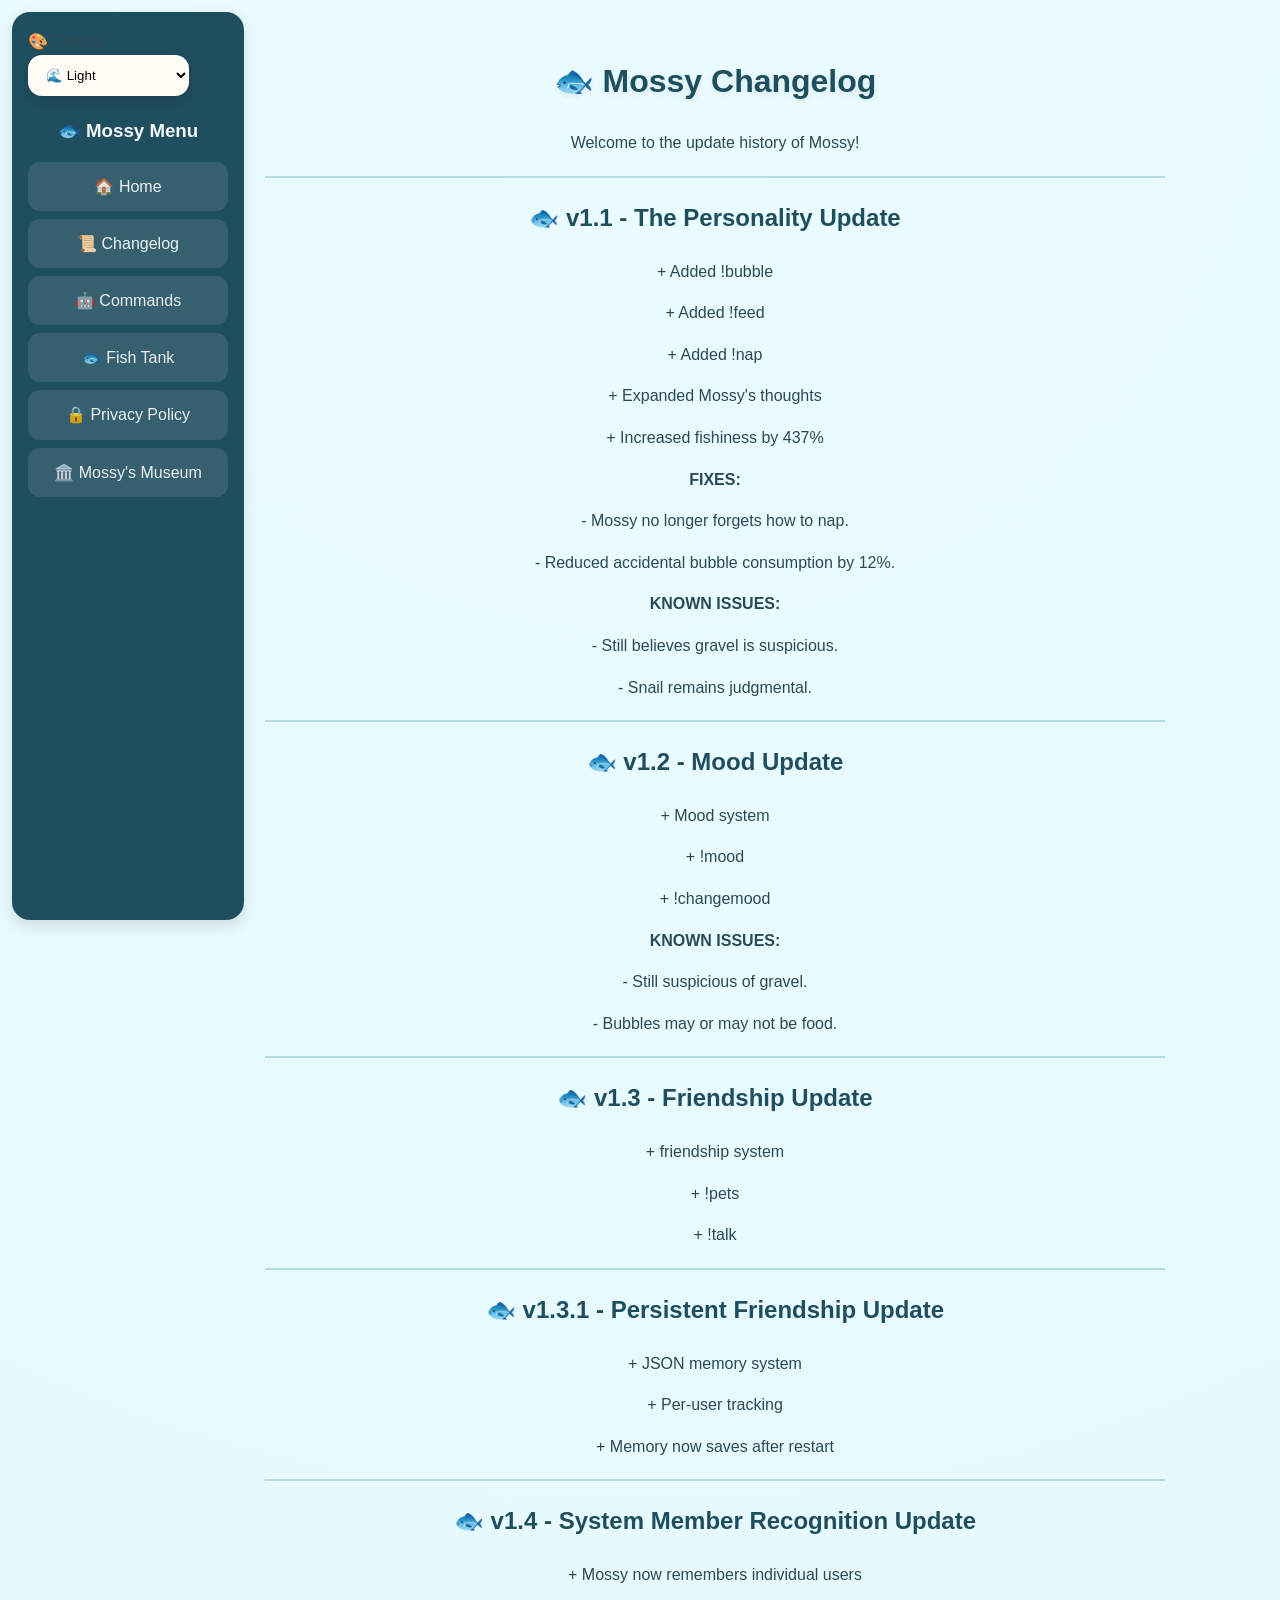
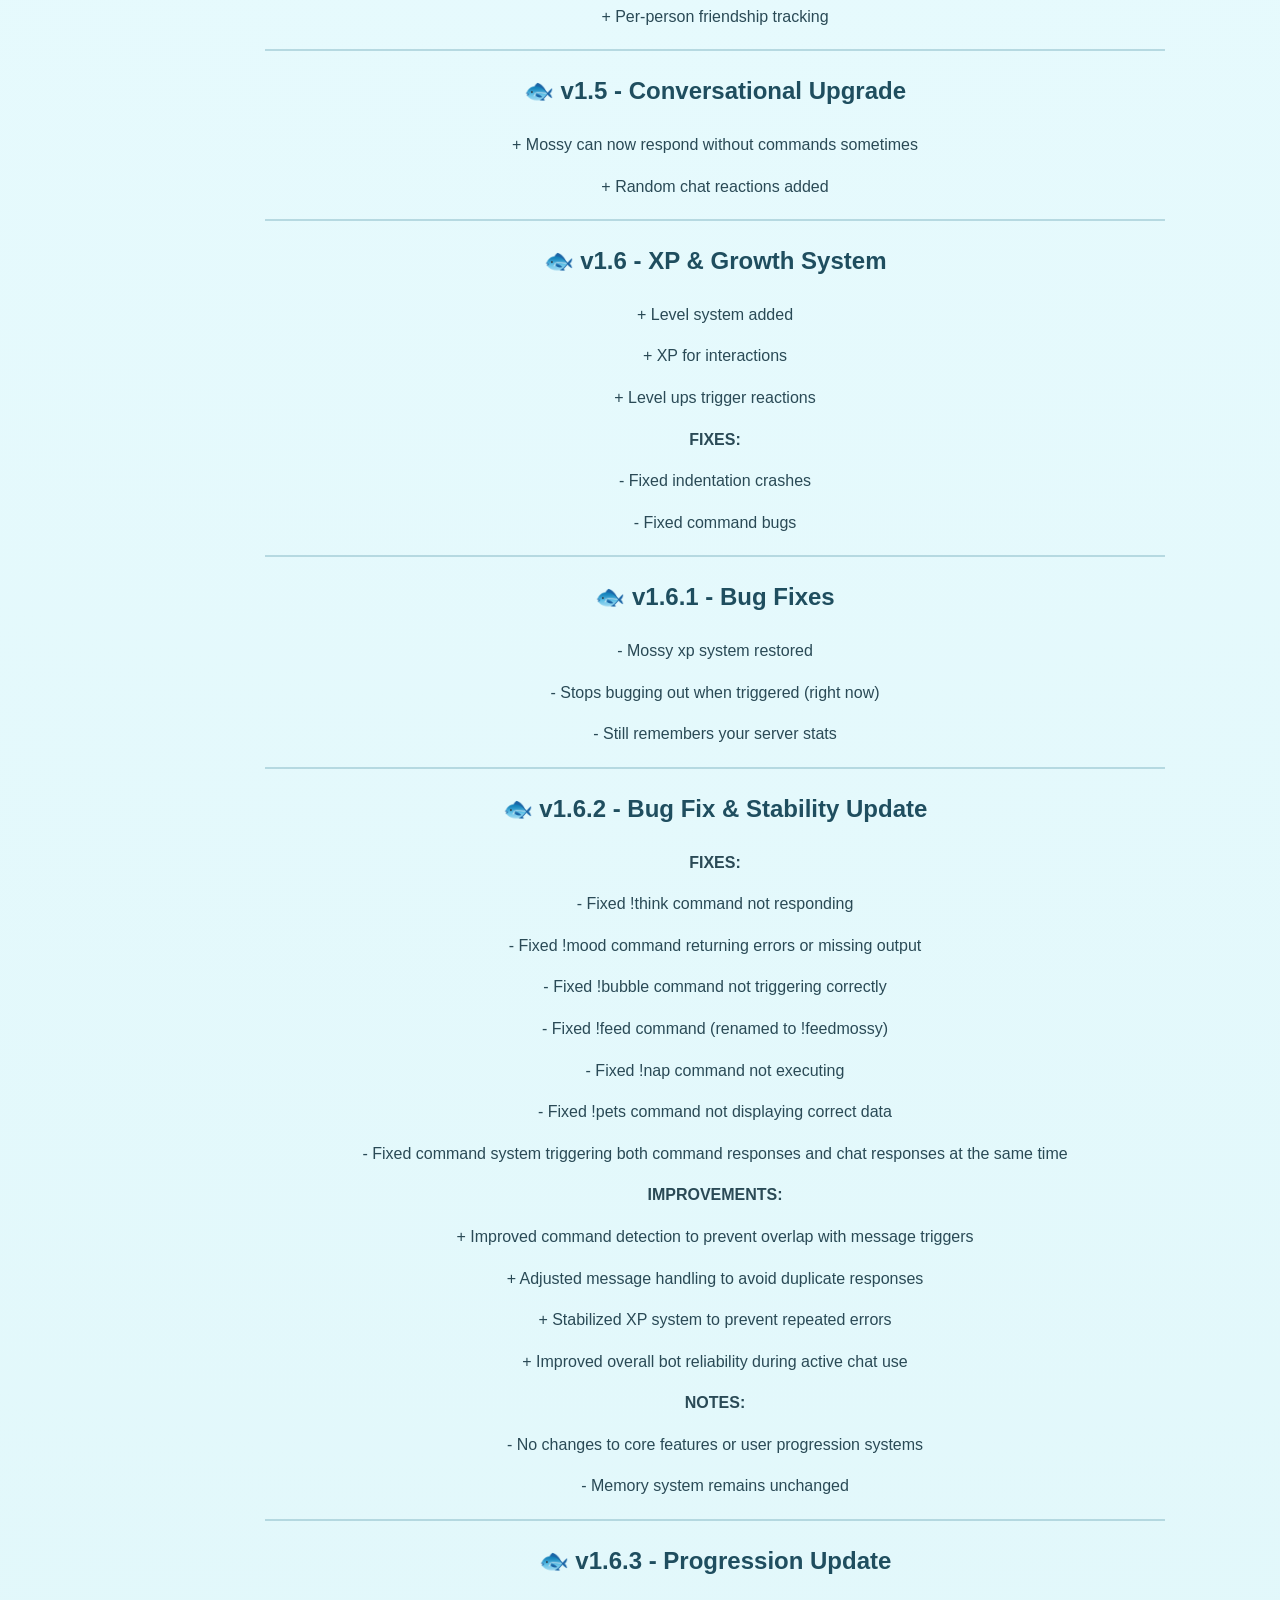
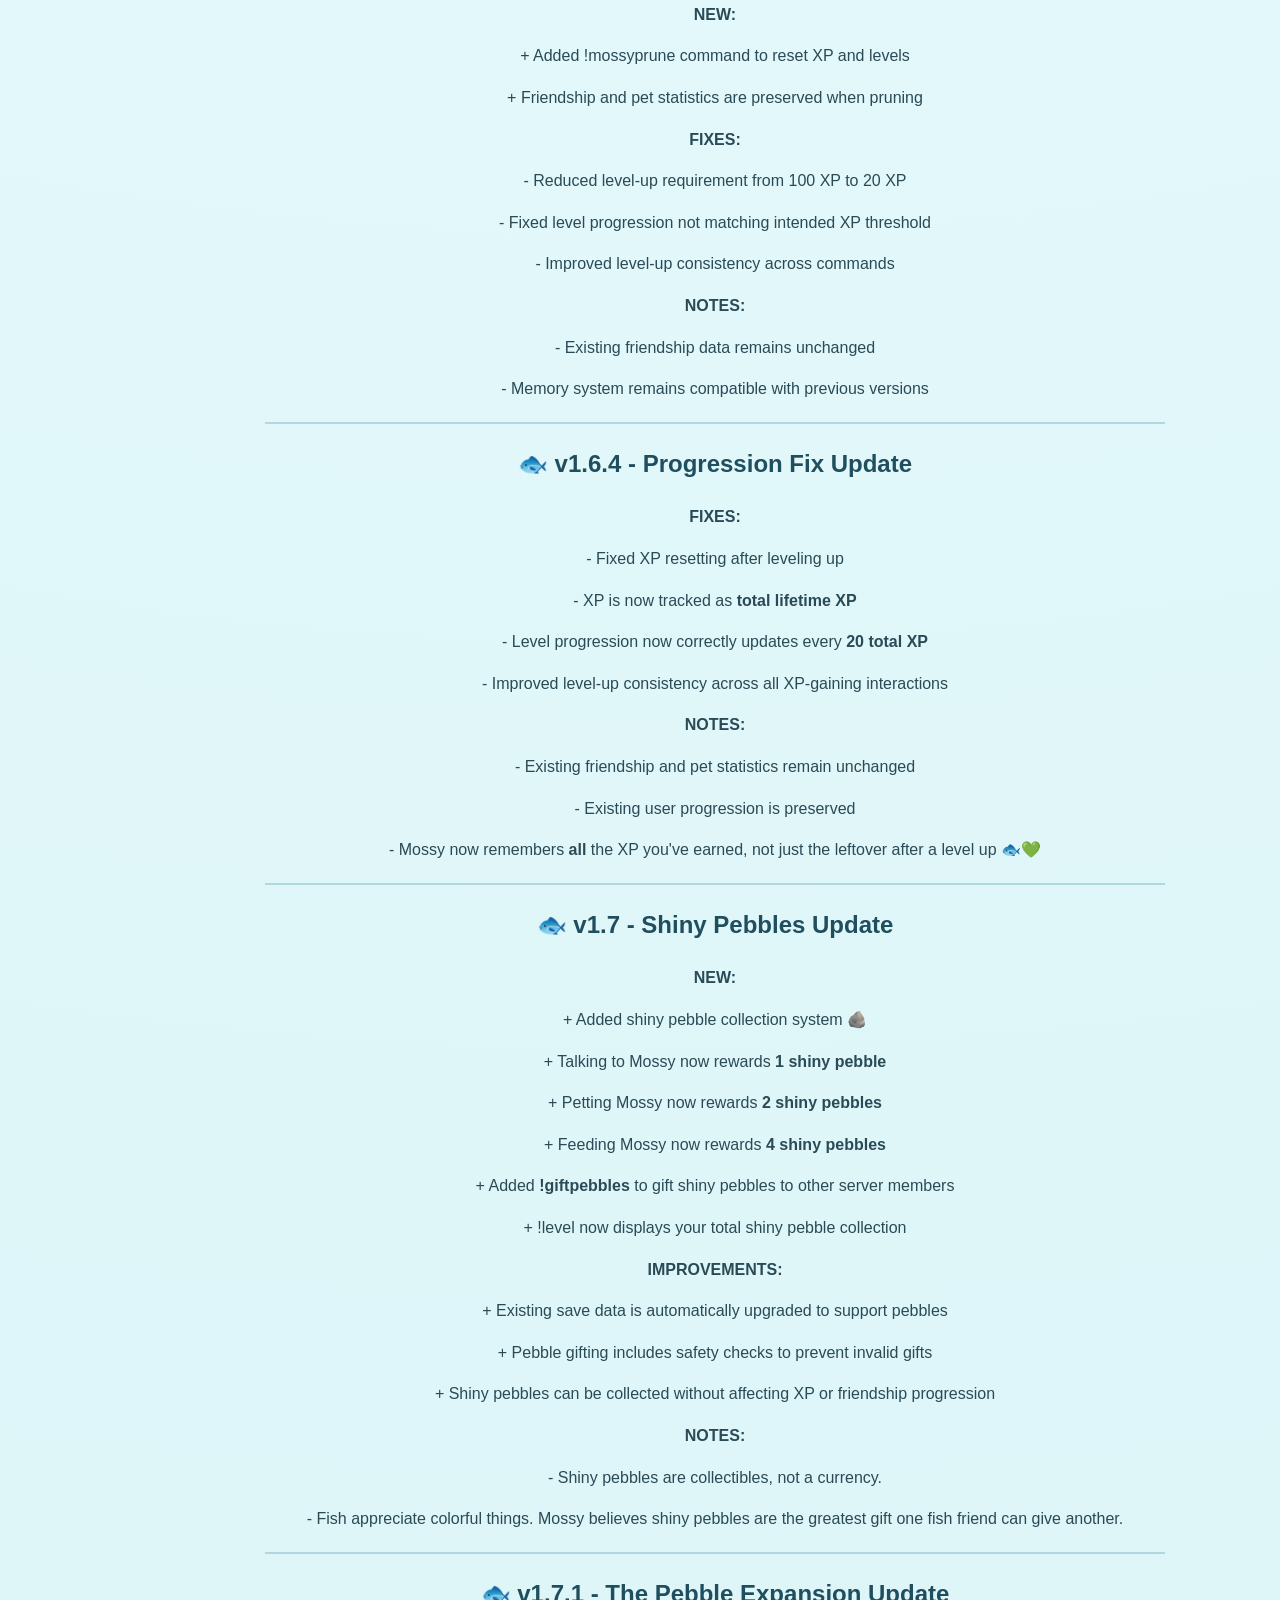
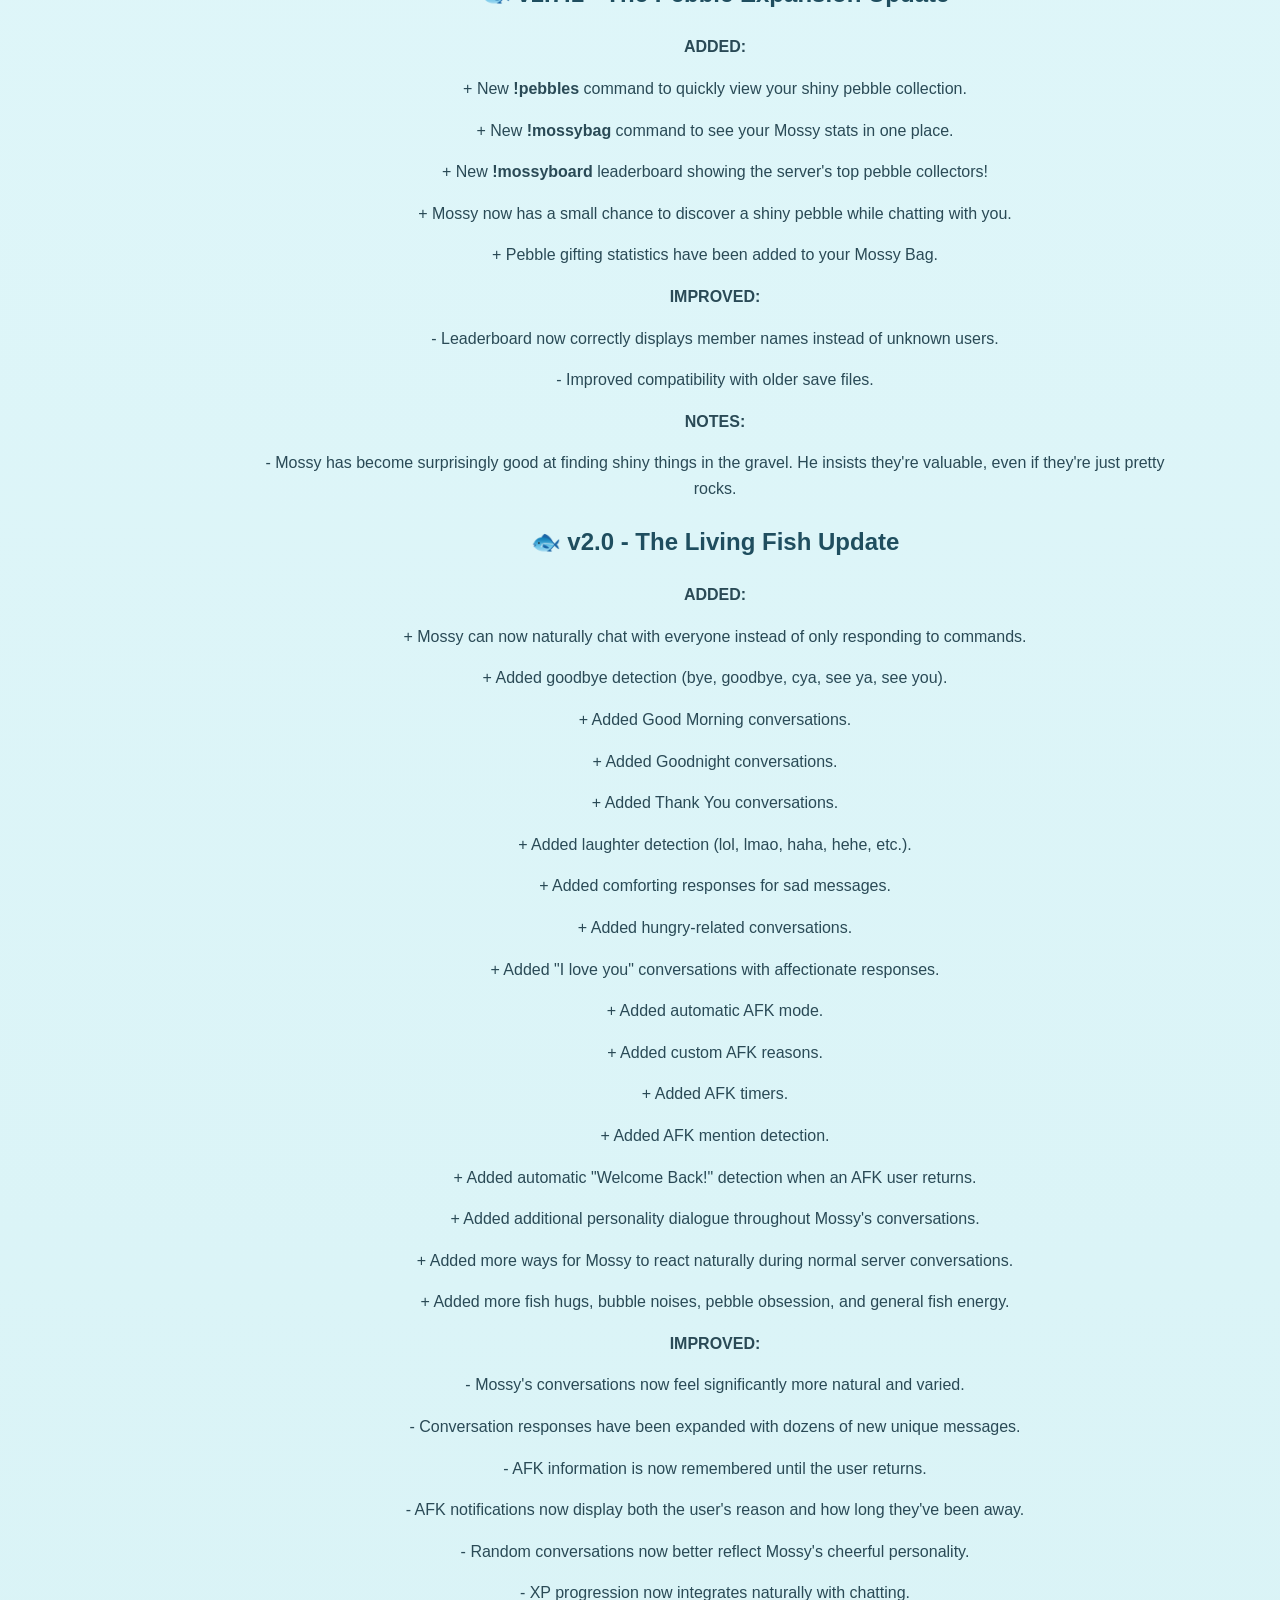
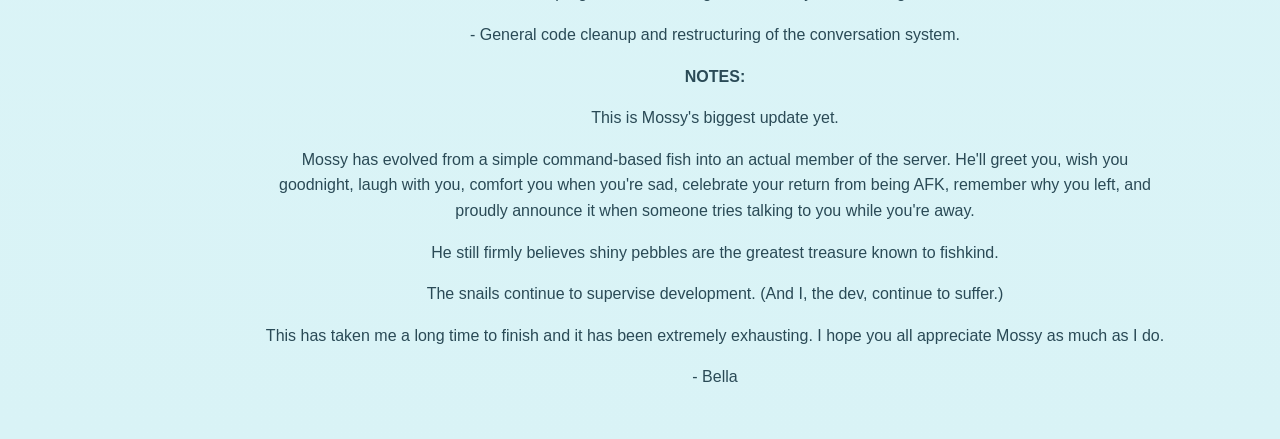
==== commit c8a8dcb3: "Update changelog.html" ====
--- a/changelog.html
+++ b/changelog.html
@@ -278,9 +278,9 @@
     <p>The snails continue to supervise development.
        (And I, the dev, continue to suffer.)</p>
 
-    <p>This has taken me a long time to finish and it has been extremely exhausting. I hope you all appreciate Mossy as much as I do.
-    
-    - Bella</p>
+    <p>This has taken me a long time to finish and it has been extremely exhausting. I hope you all appreciate Mossy as much as I do.</p>
+    
+    <p>- Bella</p>
     
  <img src="snail.png" id="snail">
 
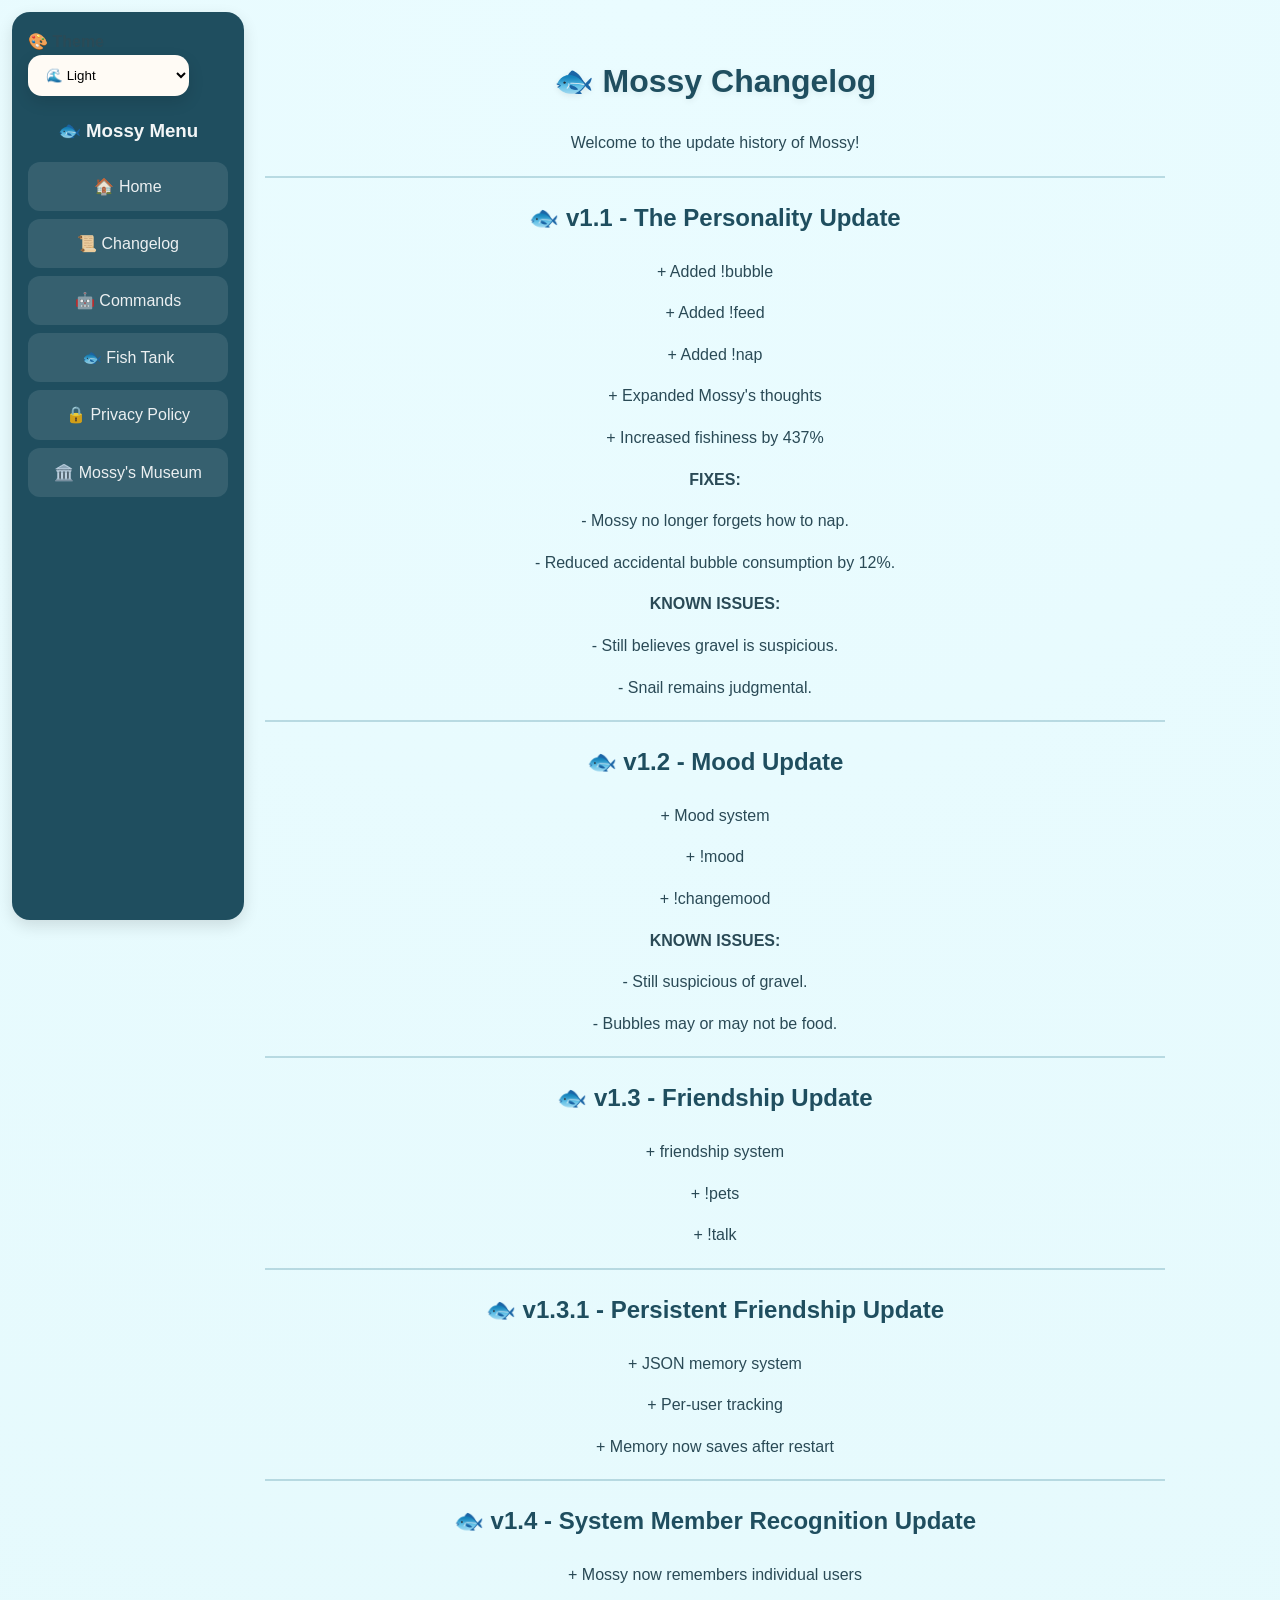
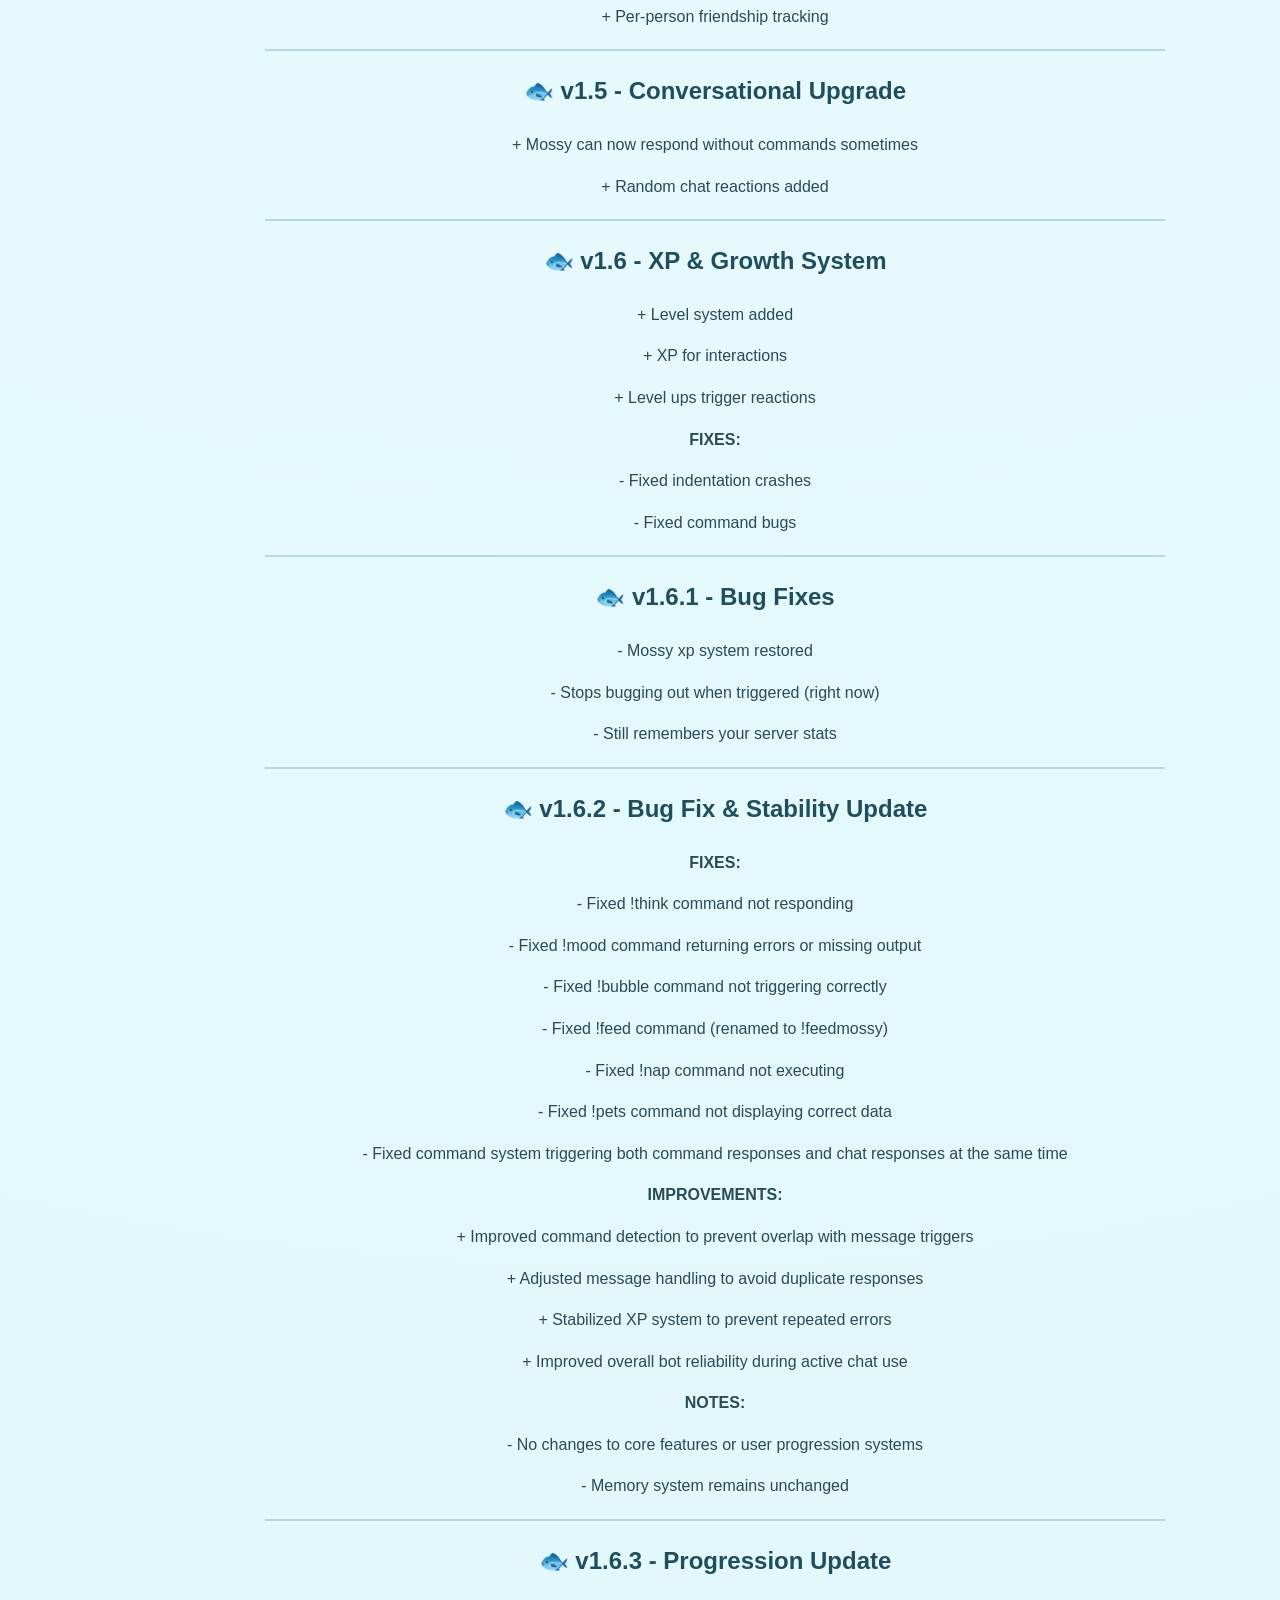
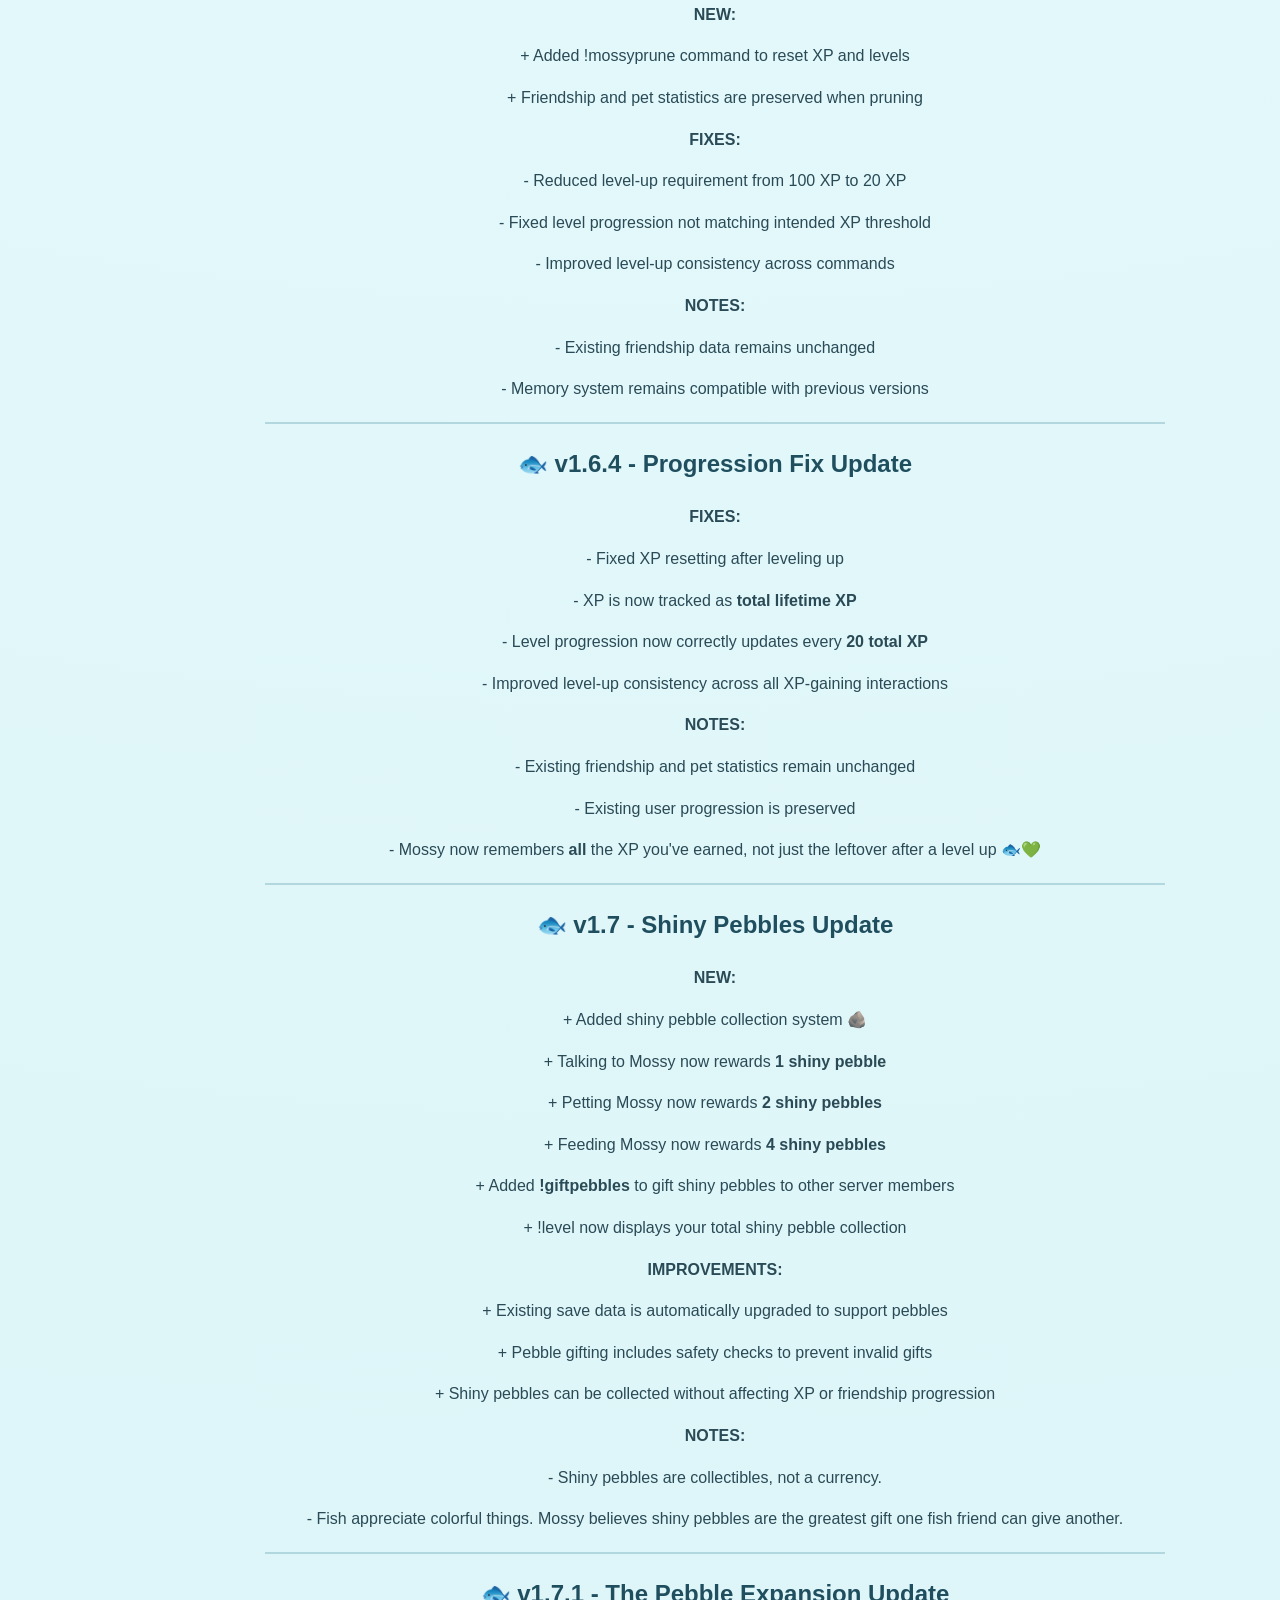
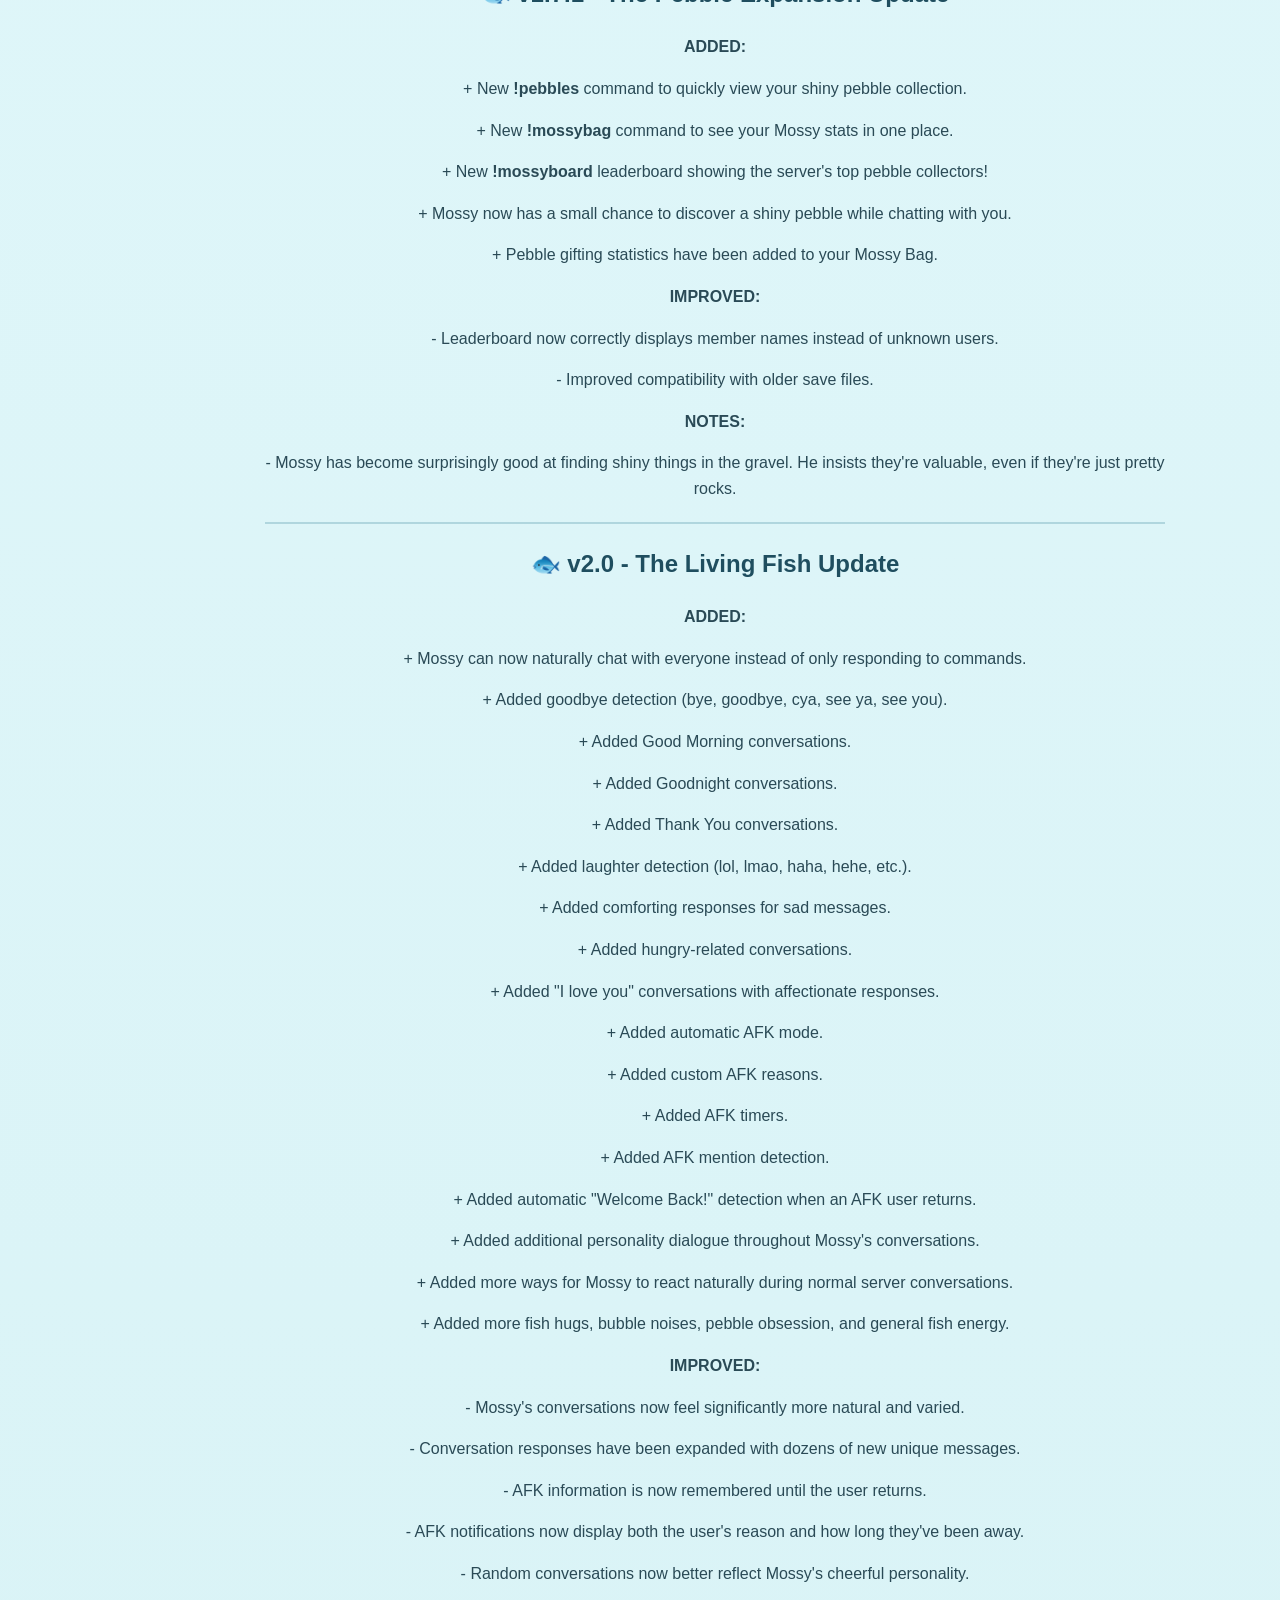
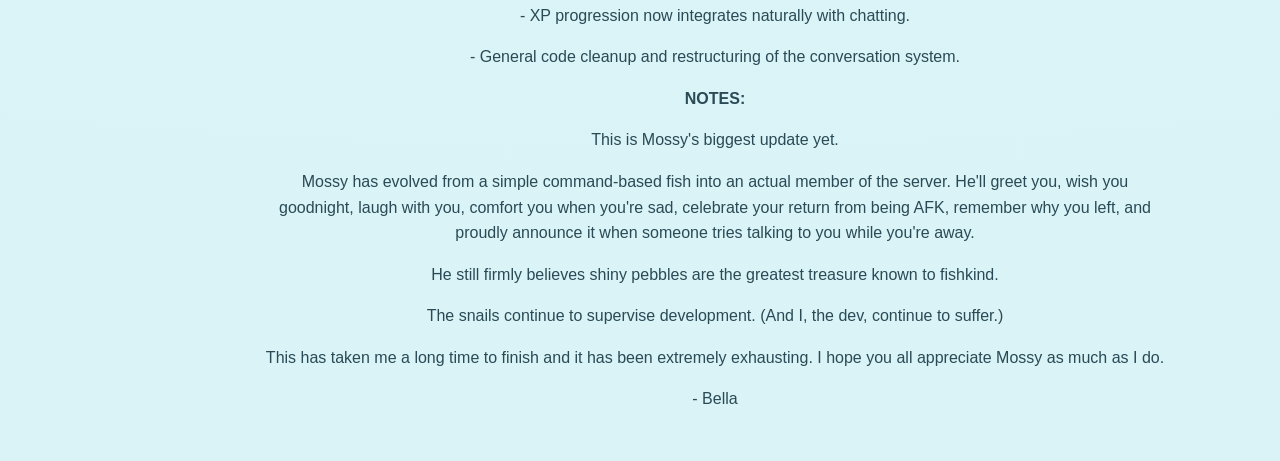
==== commit 60025290: "Update changelog.html" ====
--- a/changelog.html
+++ b/changelog.html
@@ -233,6 +233,8 @@
     <p><b>NOTES:</b></p>
     <p>- Mossy has become surprisingly good at finding shiny things in the gravel.
         He insists they're valuable, even if they're just pretty rocks.</p>
+
+    <hr>
 
     <h2>🐟 v2.0 - The Living Fish Update</h2>
     
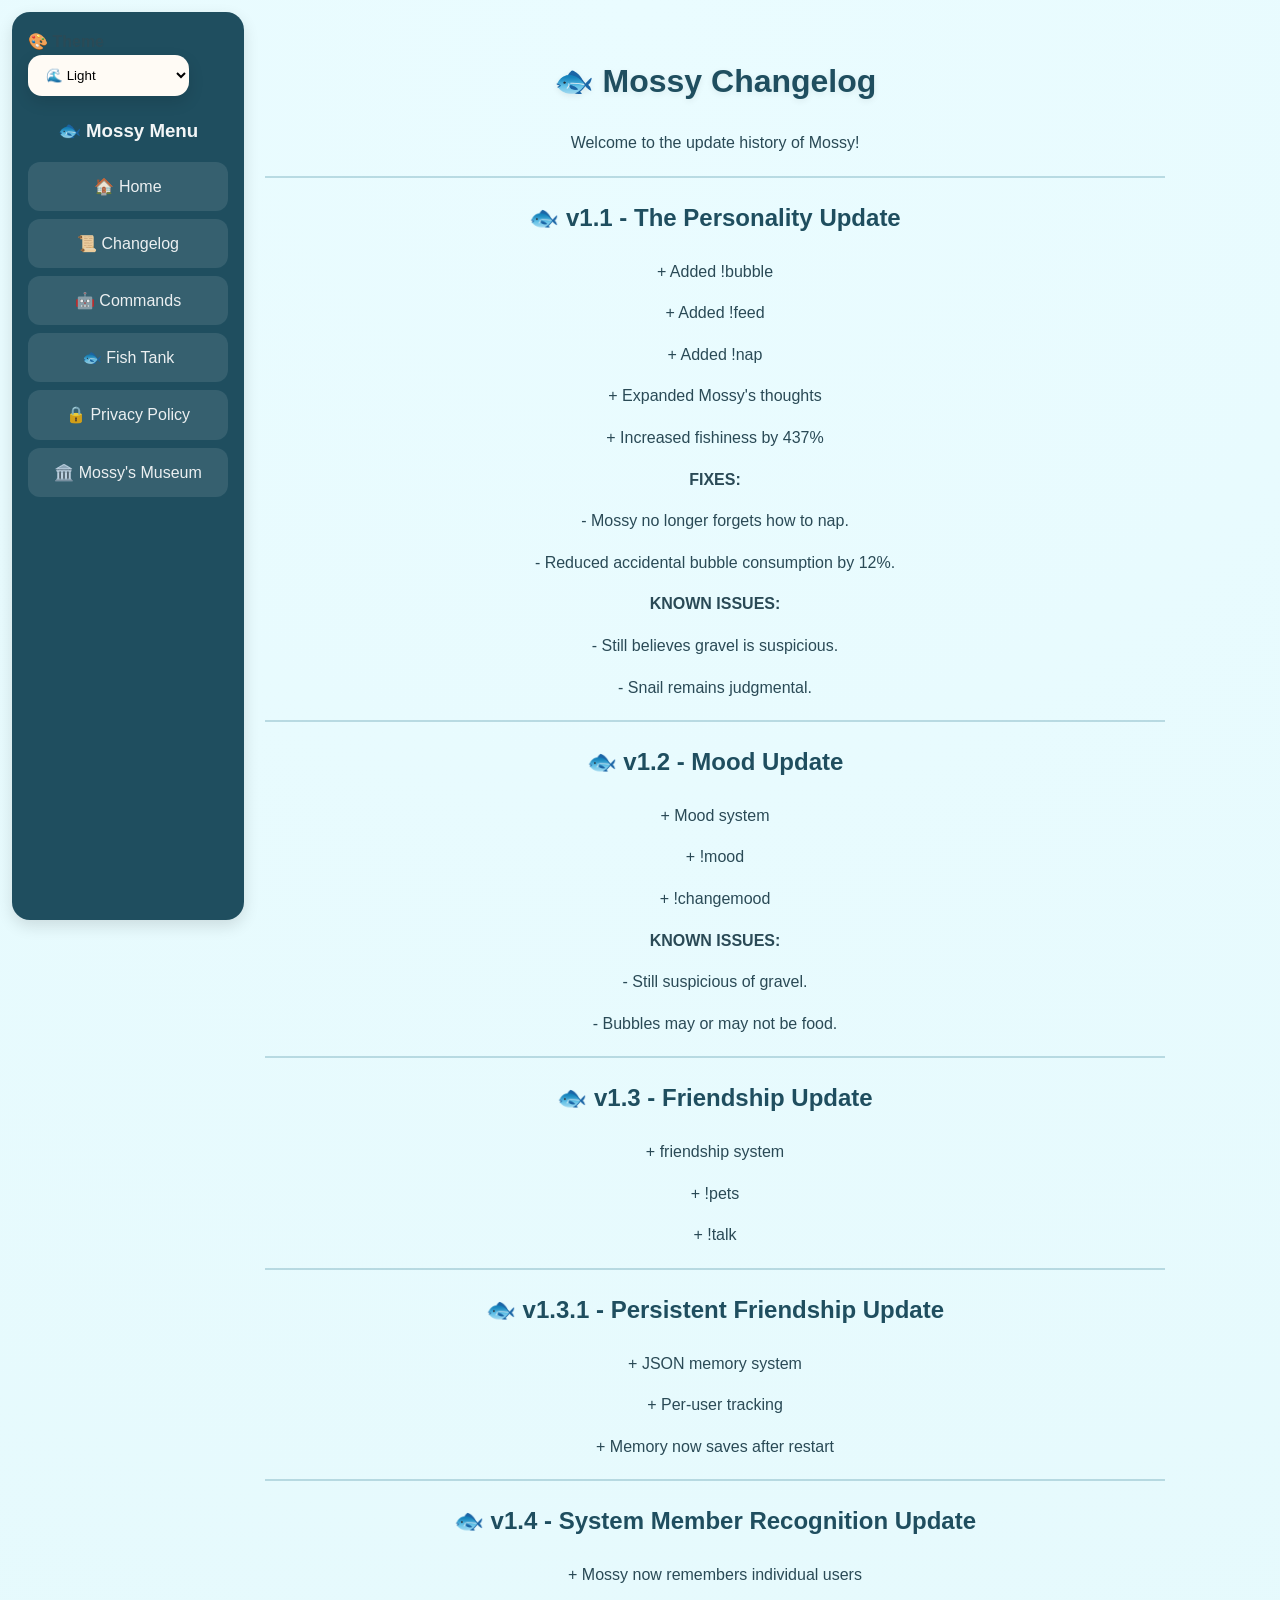
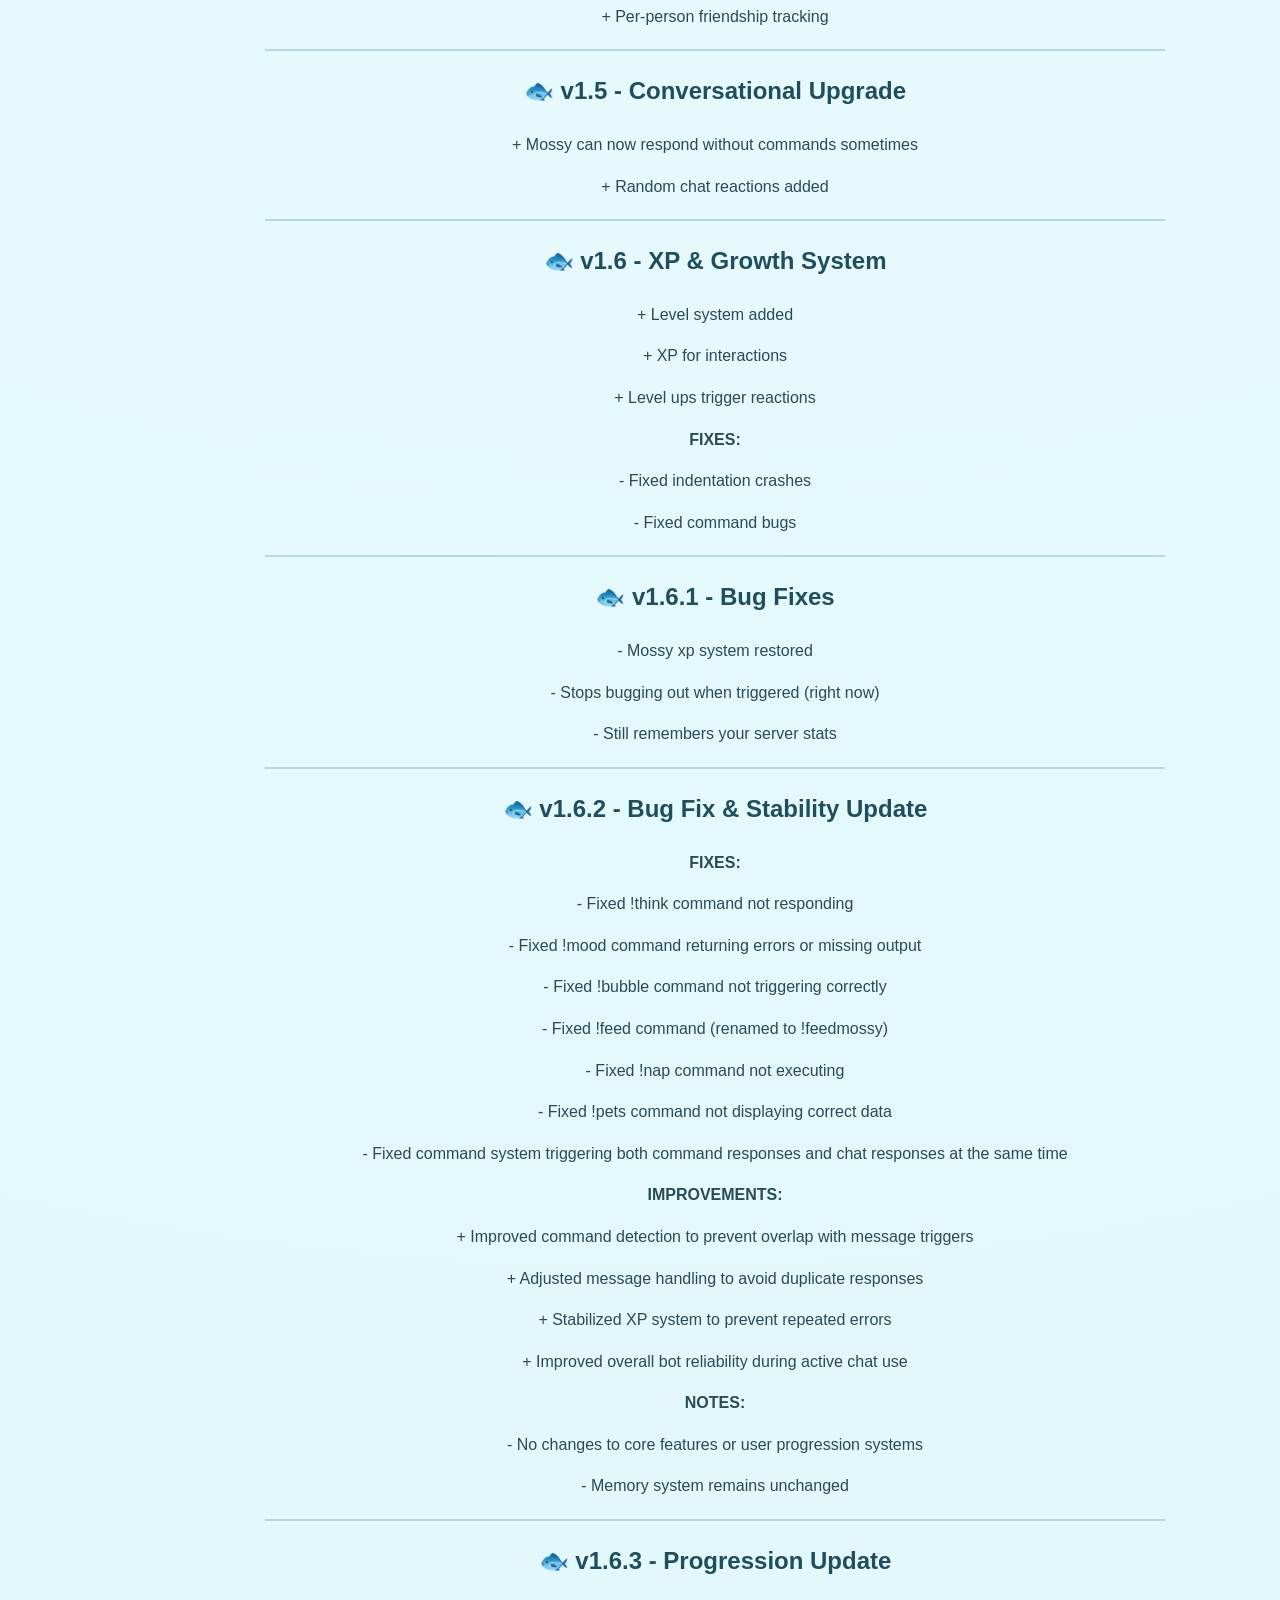
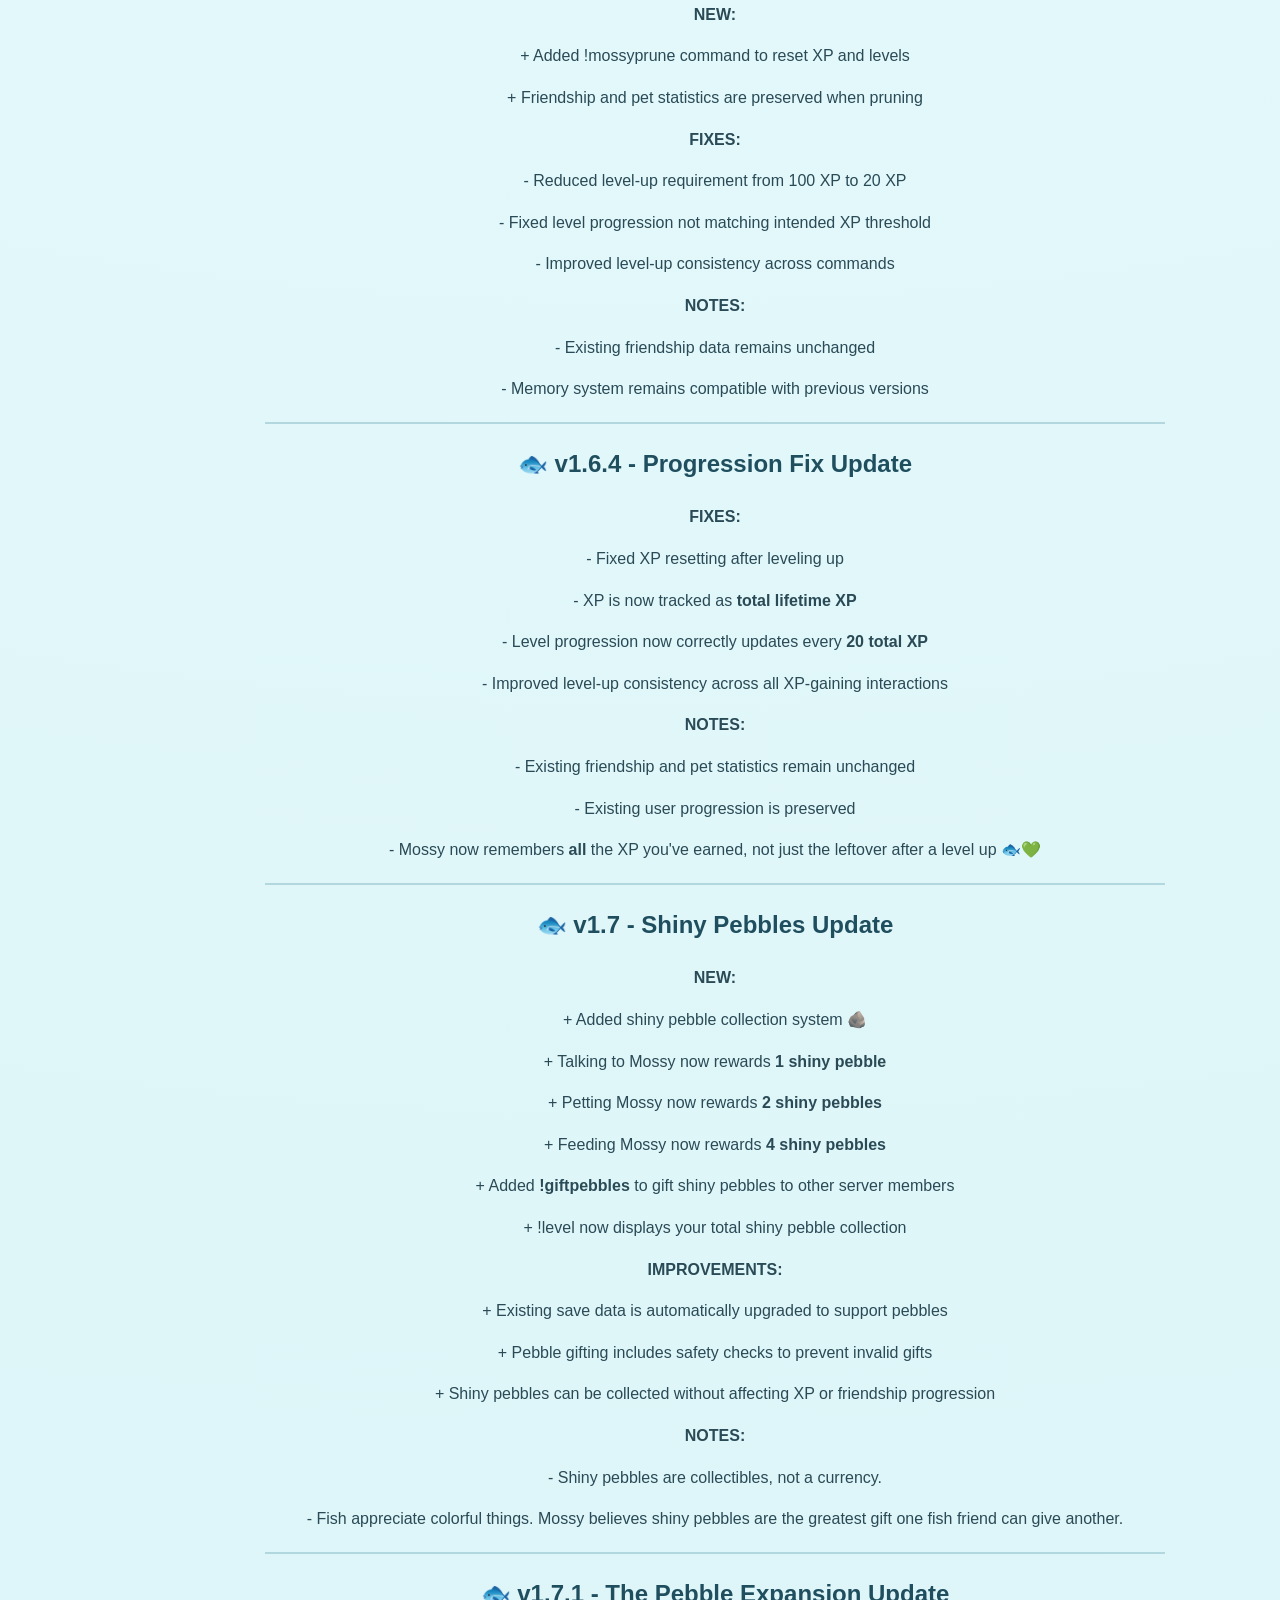
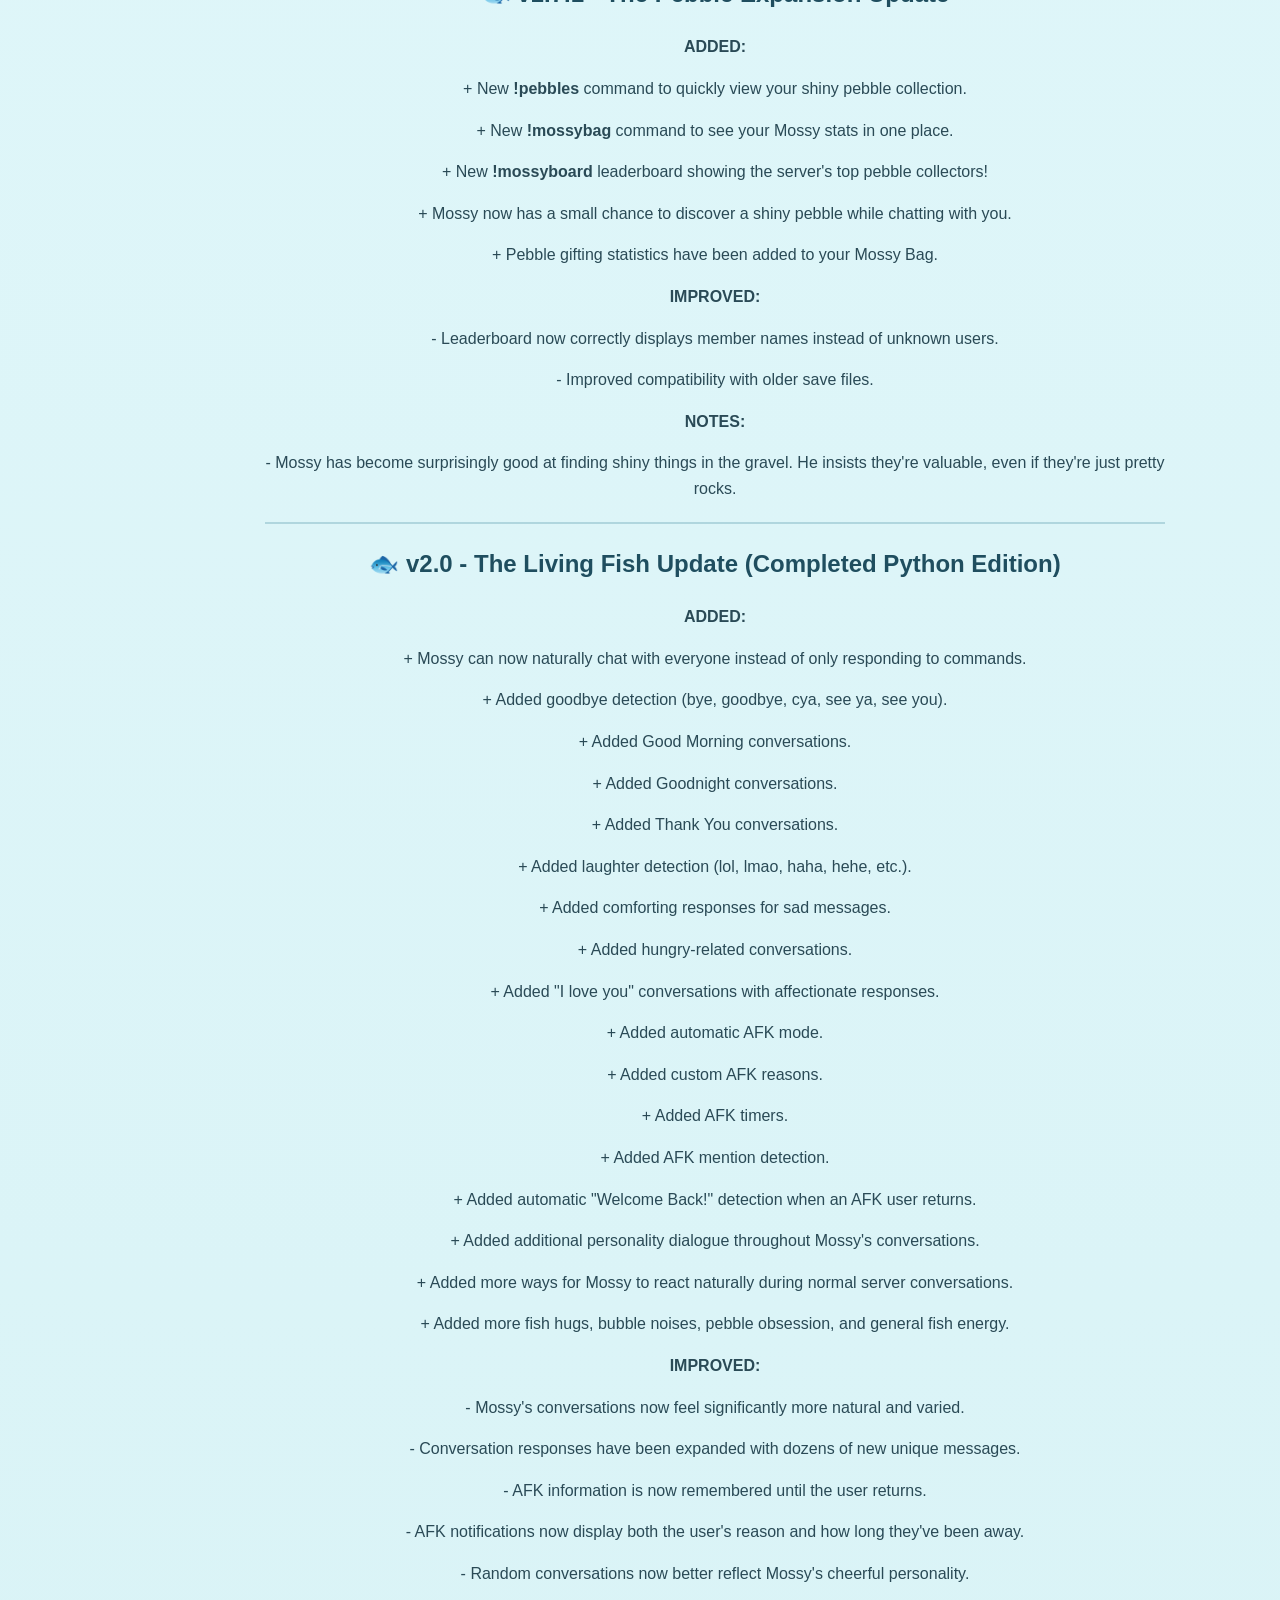
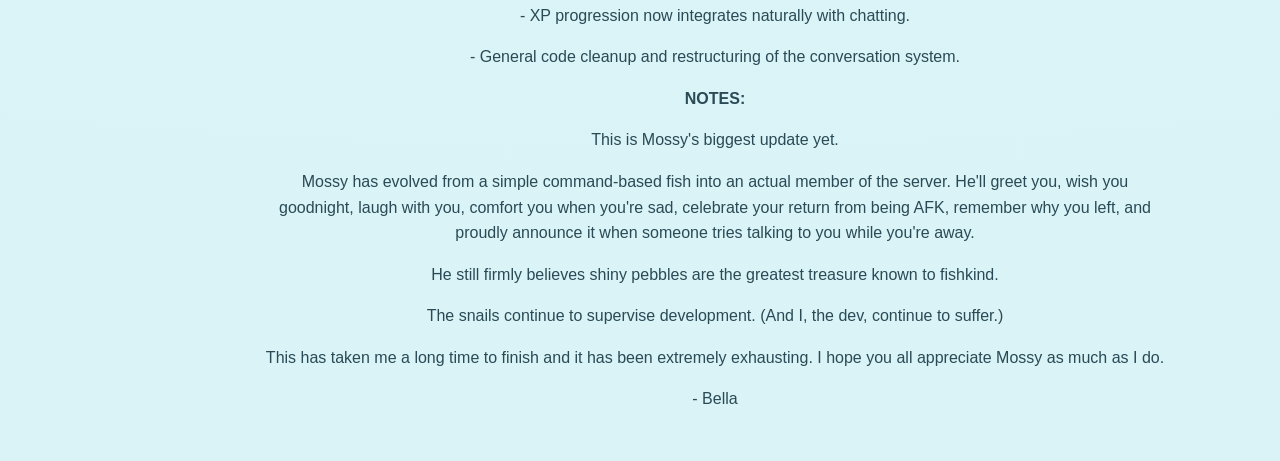
==== commit 1ca13724: "Update changelog.html" ====
--- a/changelog.html
+++ b/changelog.html
@@ -236,7 +236,7 @@
 
     <hr>
 
-    <h2>🐟 v2.0 - The Living Fish Update</h2>
+    <h2>🐟 v2.0 - The Living Fish Update (Completed Python Edition)</h2>
     
     <p><b>ADDED:</b></p>
     <p>+ Mossy can now naturally chat with everyone instead of only responding to commands.</p>
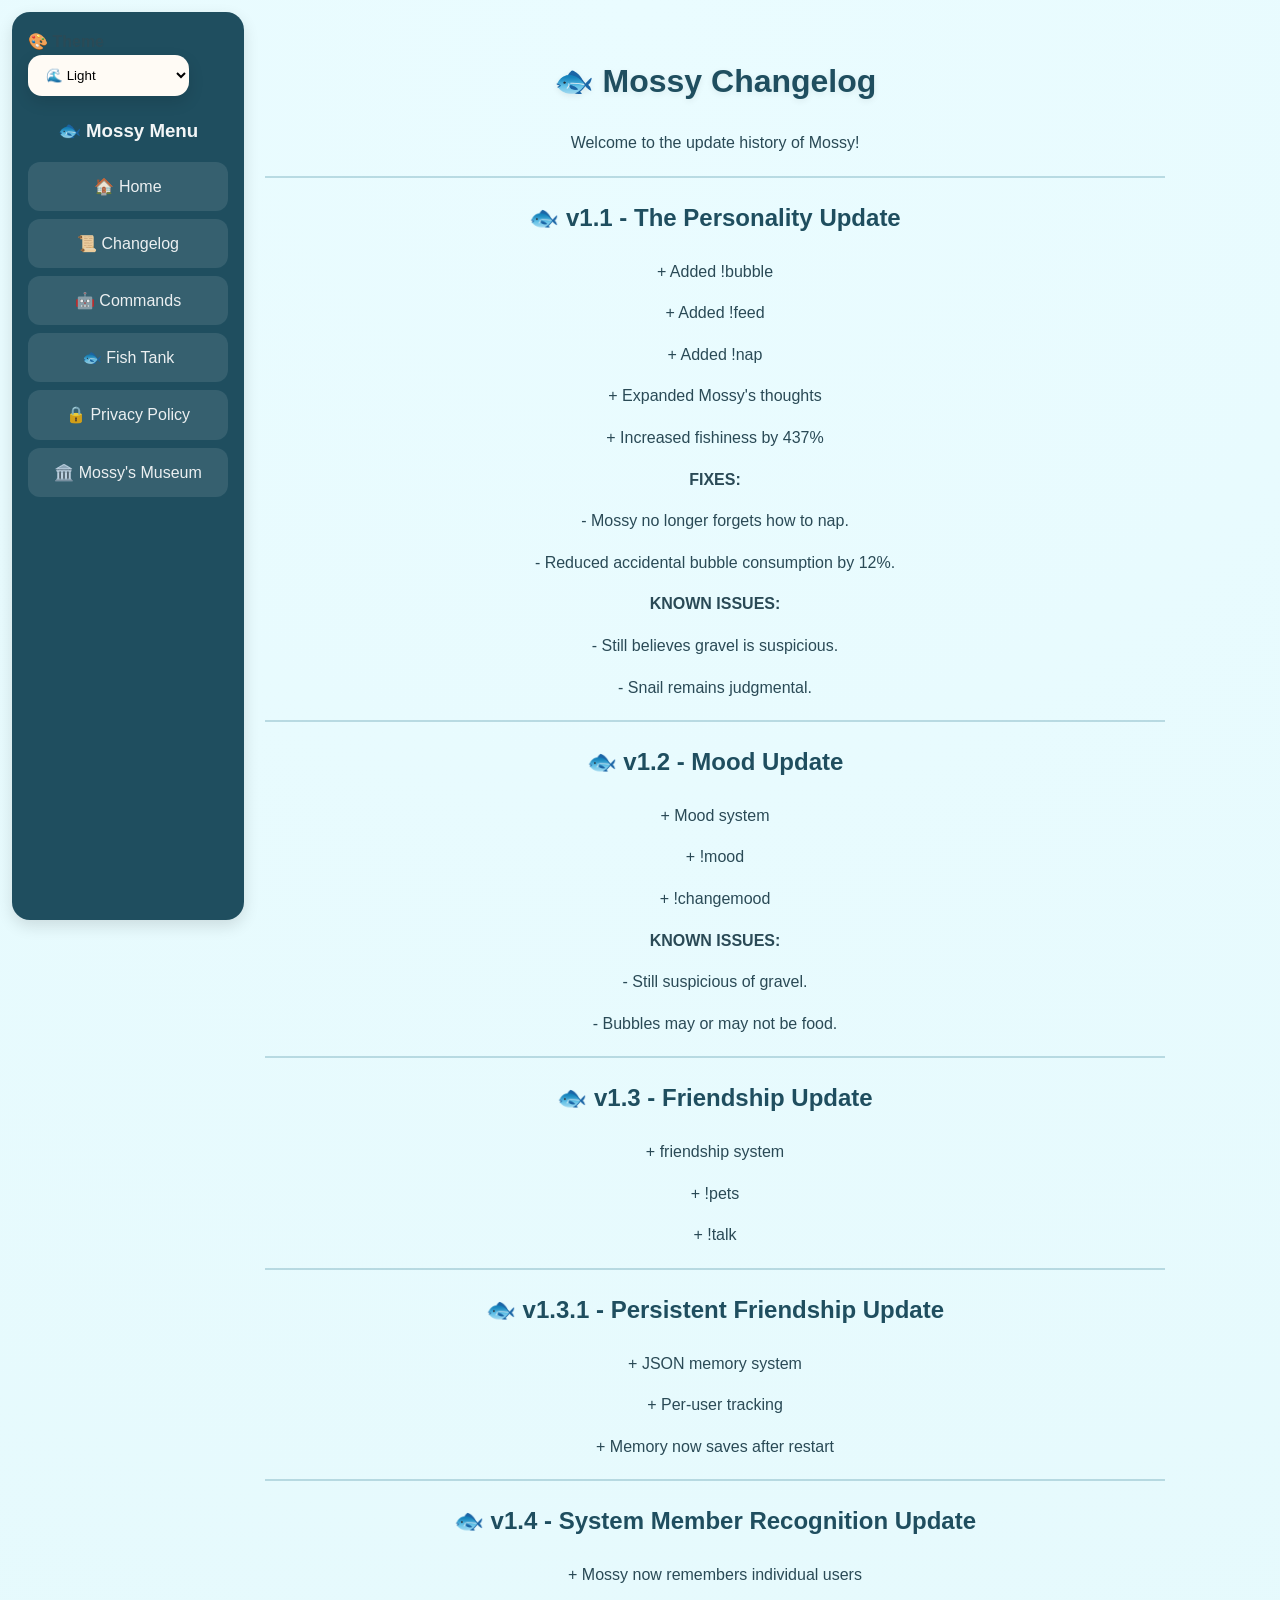
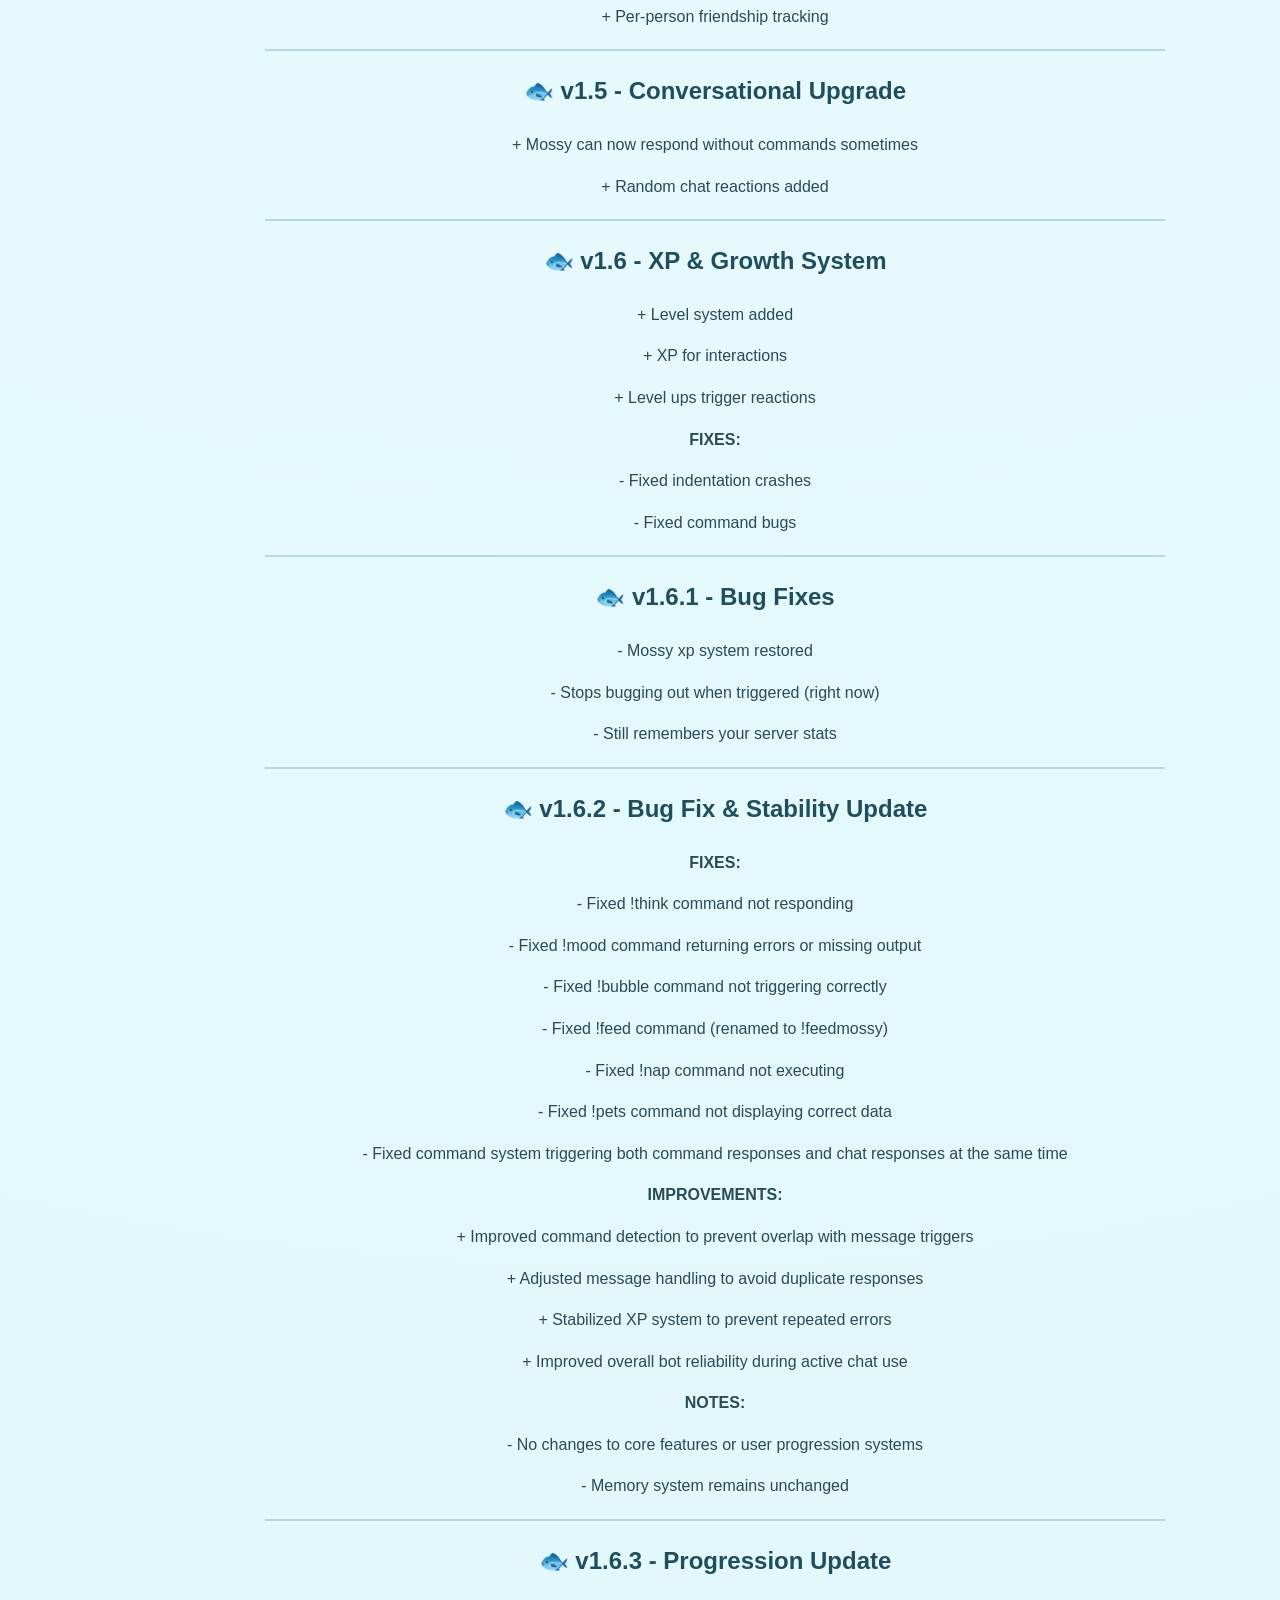
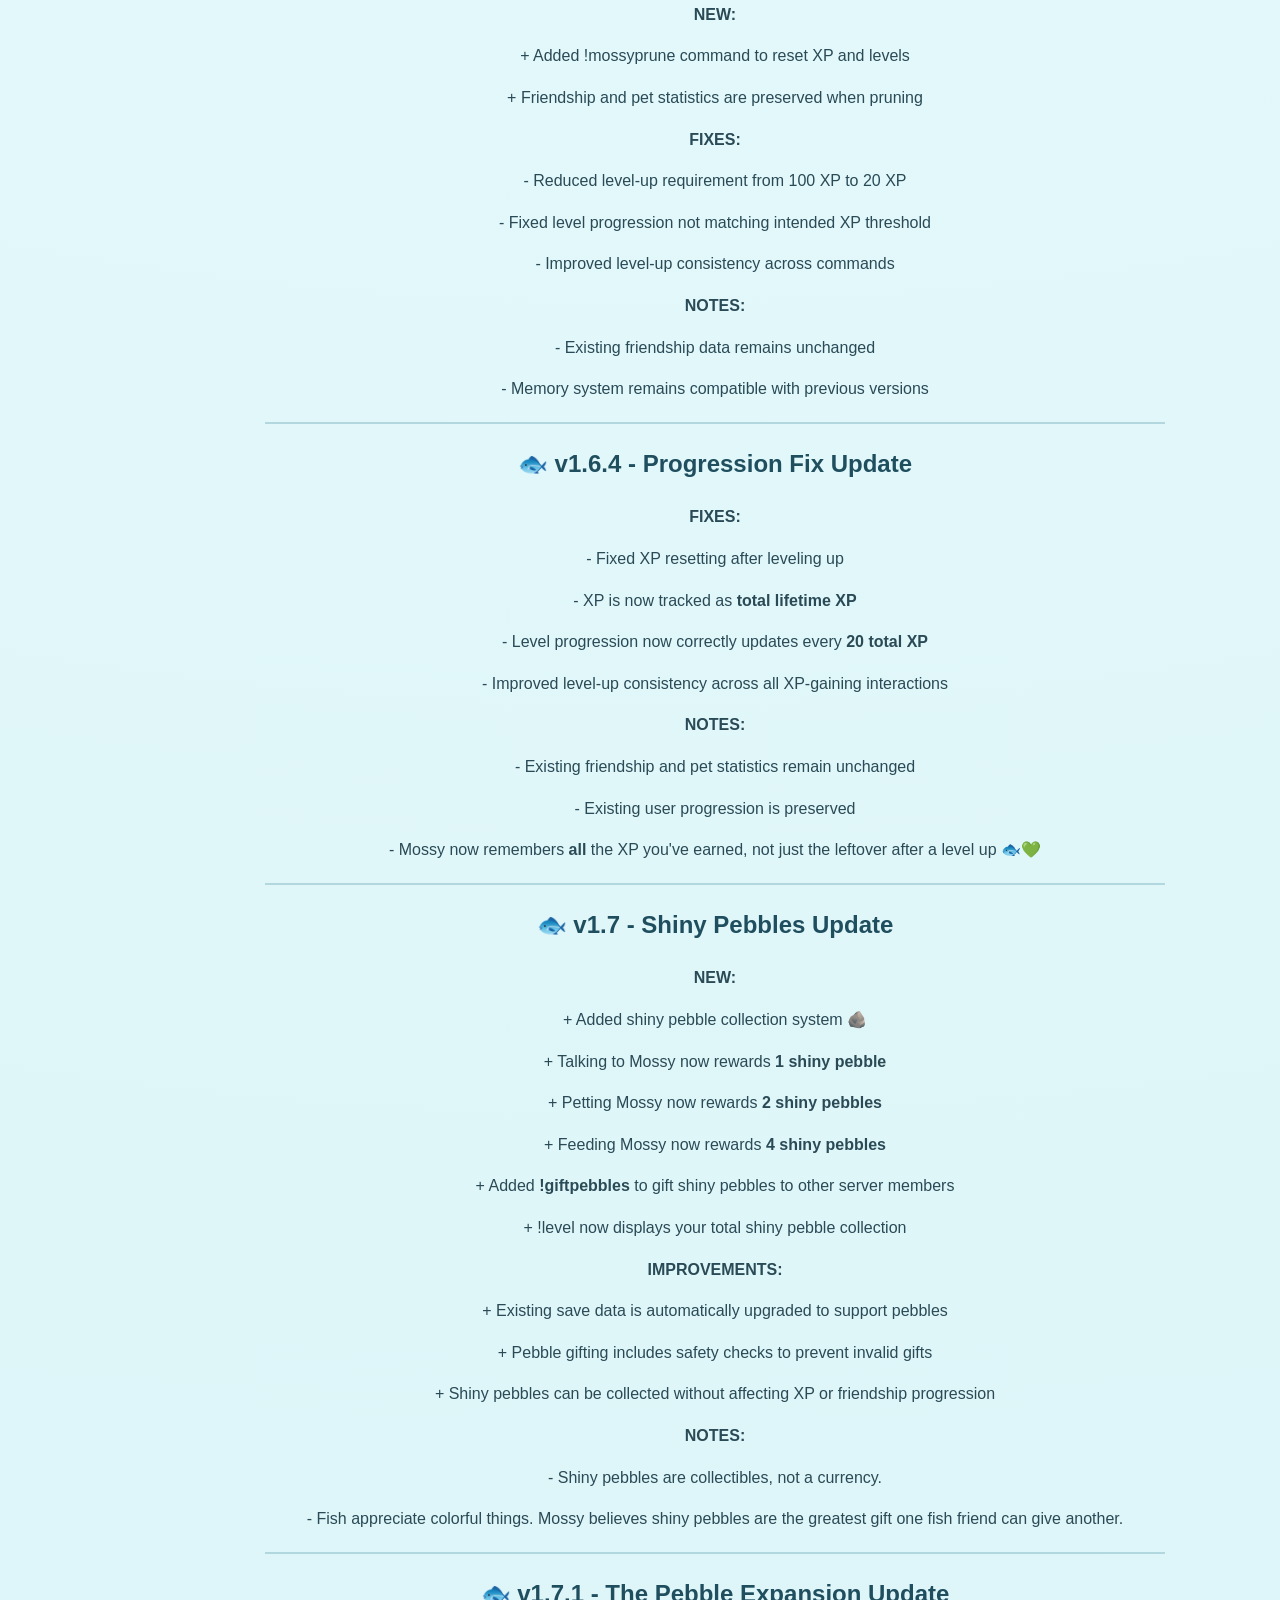
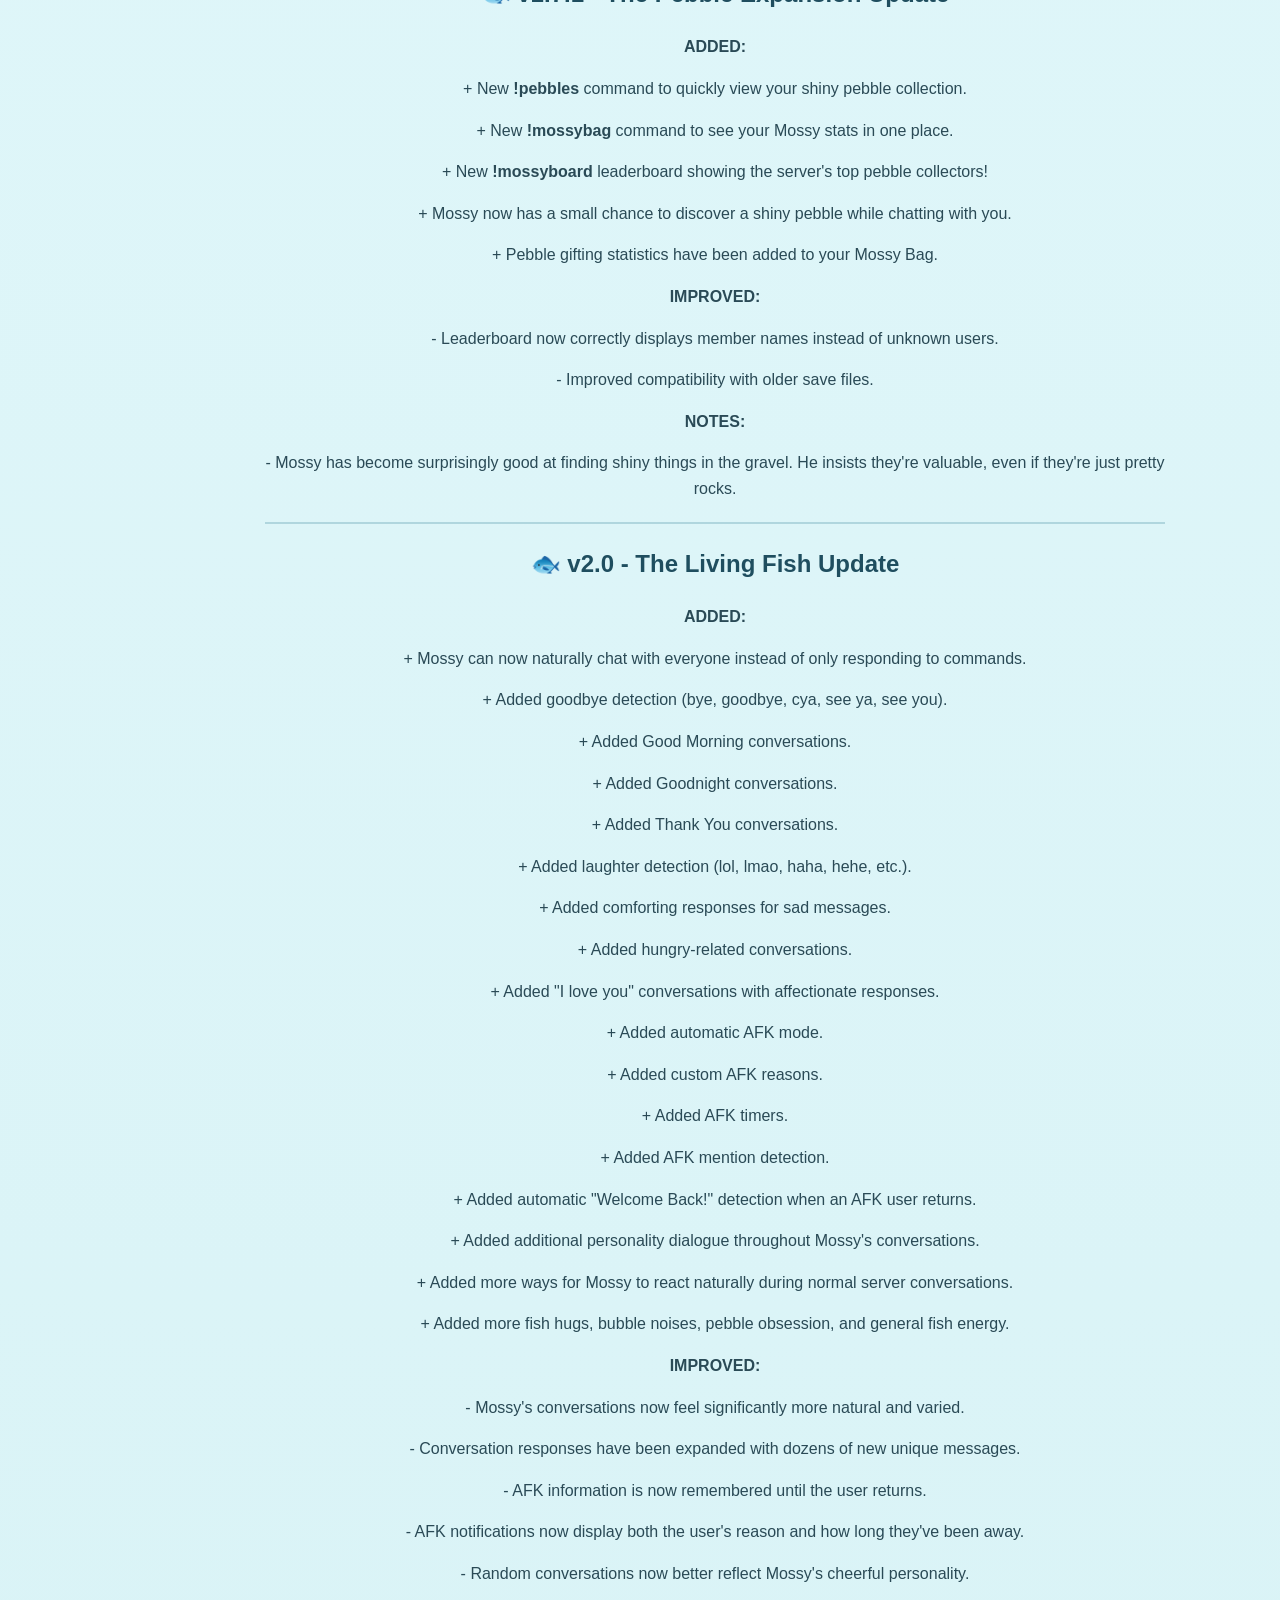
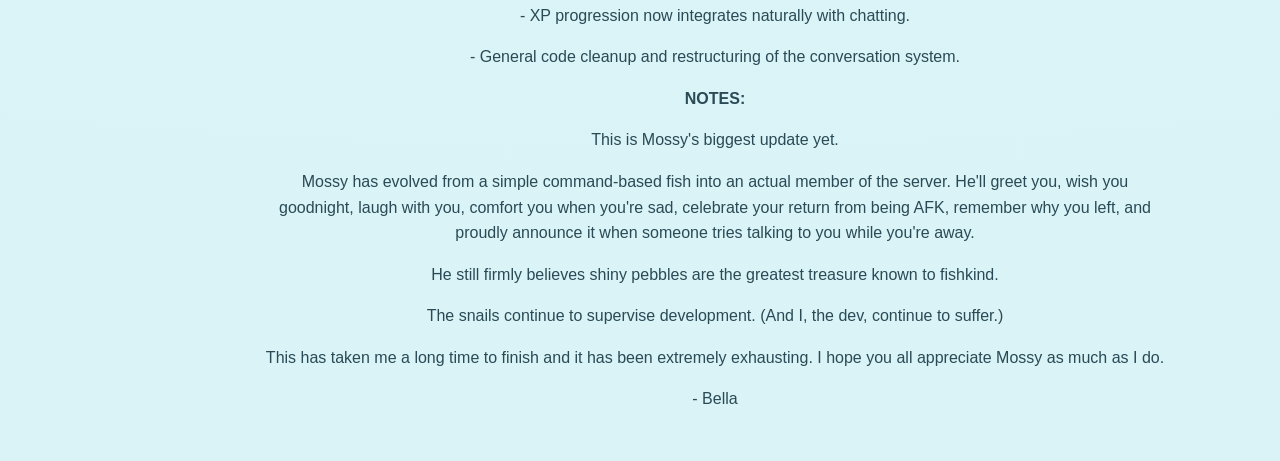
==== commit c43ae061: "Update changelog.html" ====
--- a/changelog.html
+++ b/changelog.html
@@ -236,7 +236,7 @@
 
     <hr>
 
-    <h2>🐟 v2.0 - The Living Fish Update (Completed Python Edition)</h2>
+    <h2>🐟 v2.0 - The Living Fish Update</h2>
     
     <p><b>ADDED:</b></p>
     <p>+ Mossy can now naturally chat with everyone instead of only responding to commands.</p>
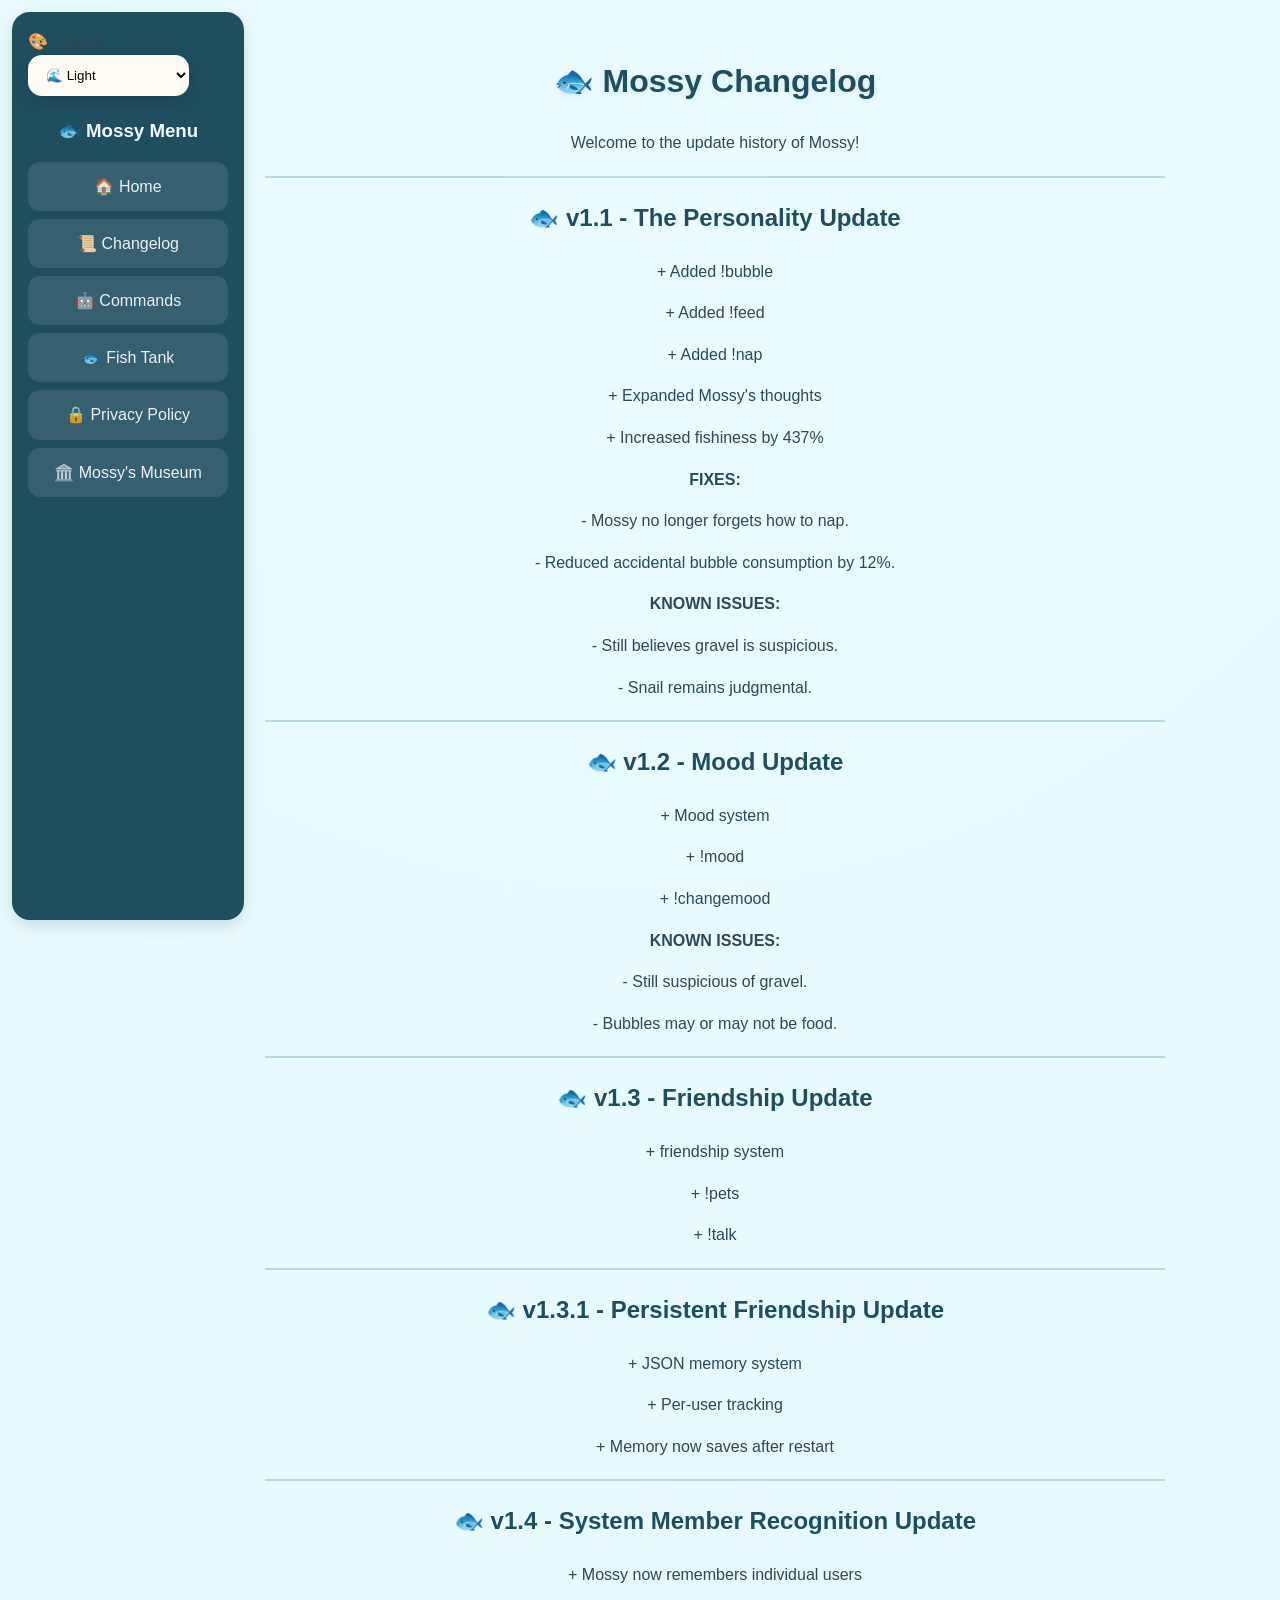
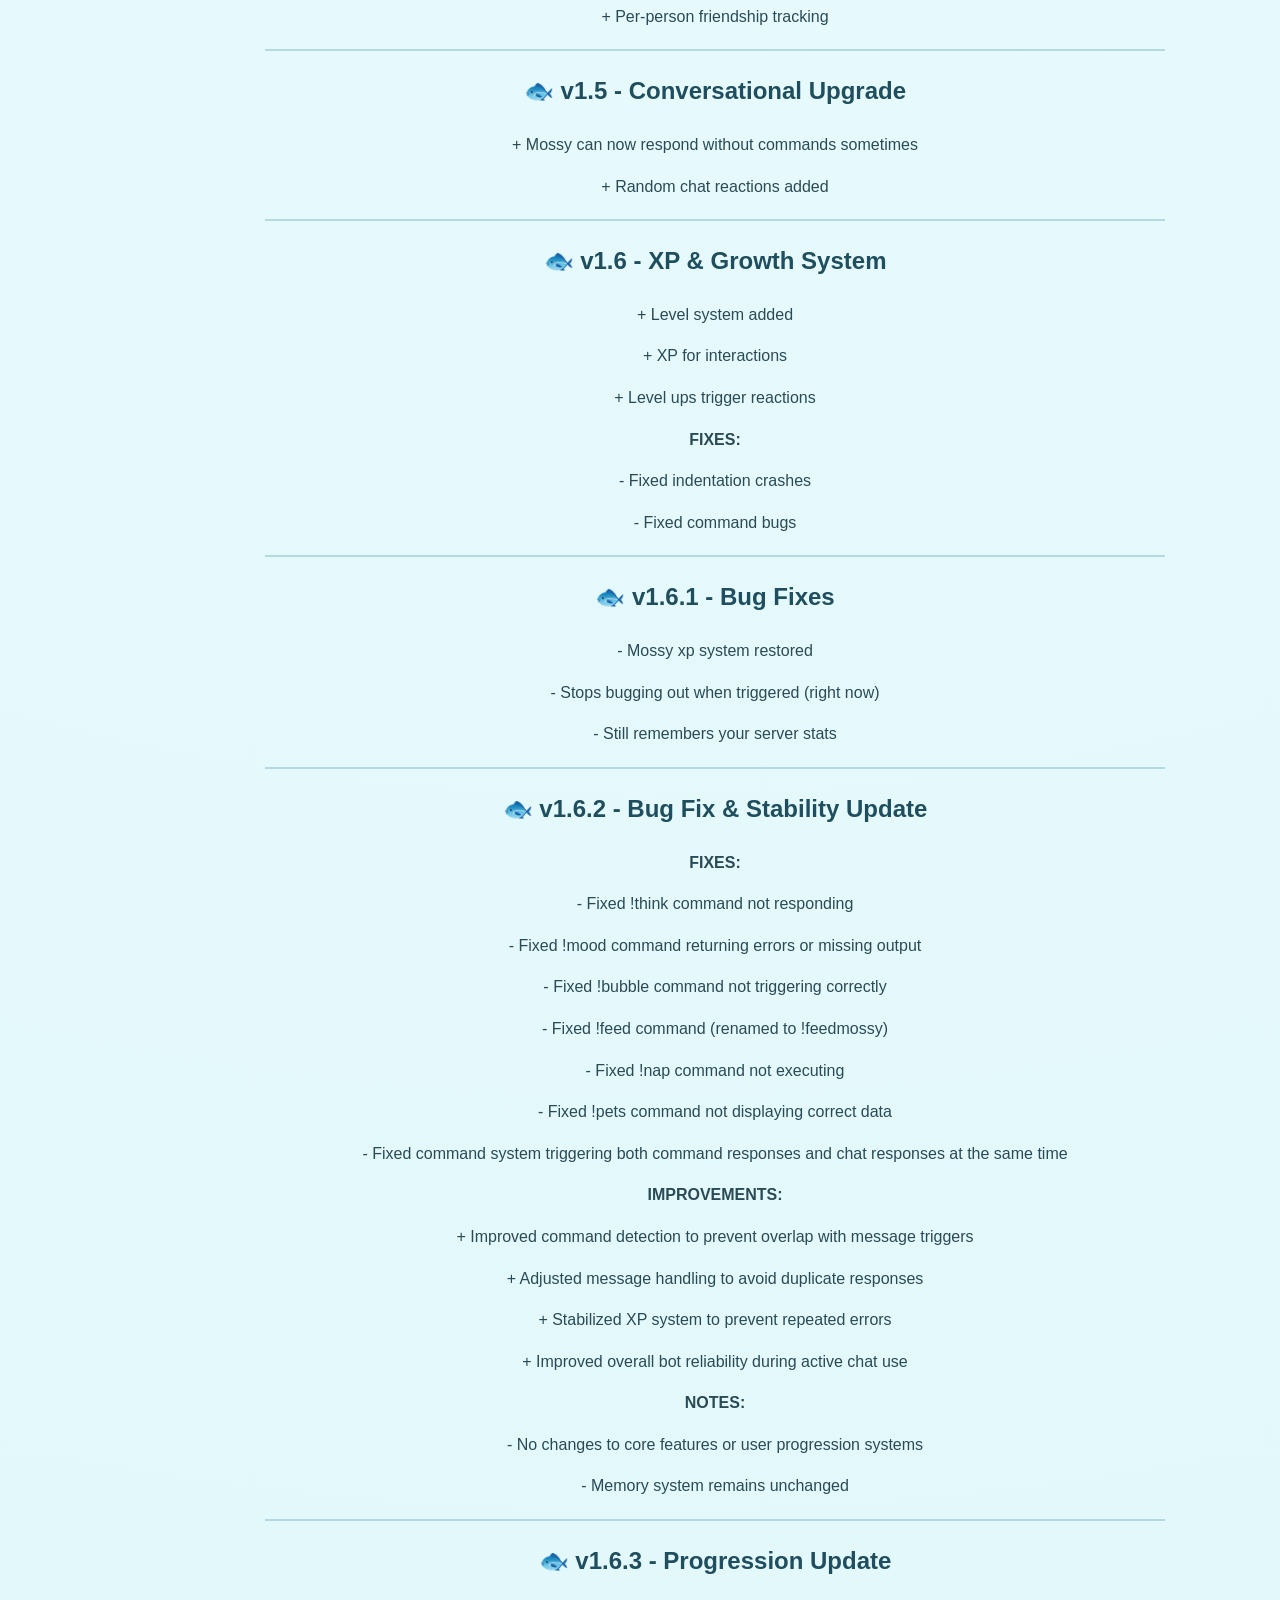
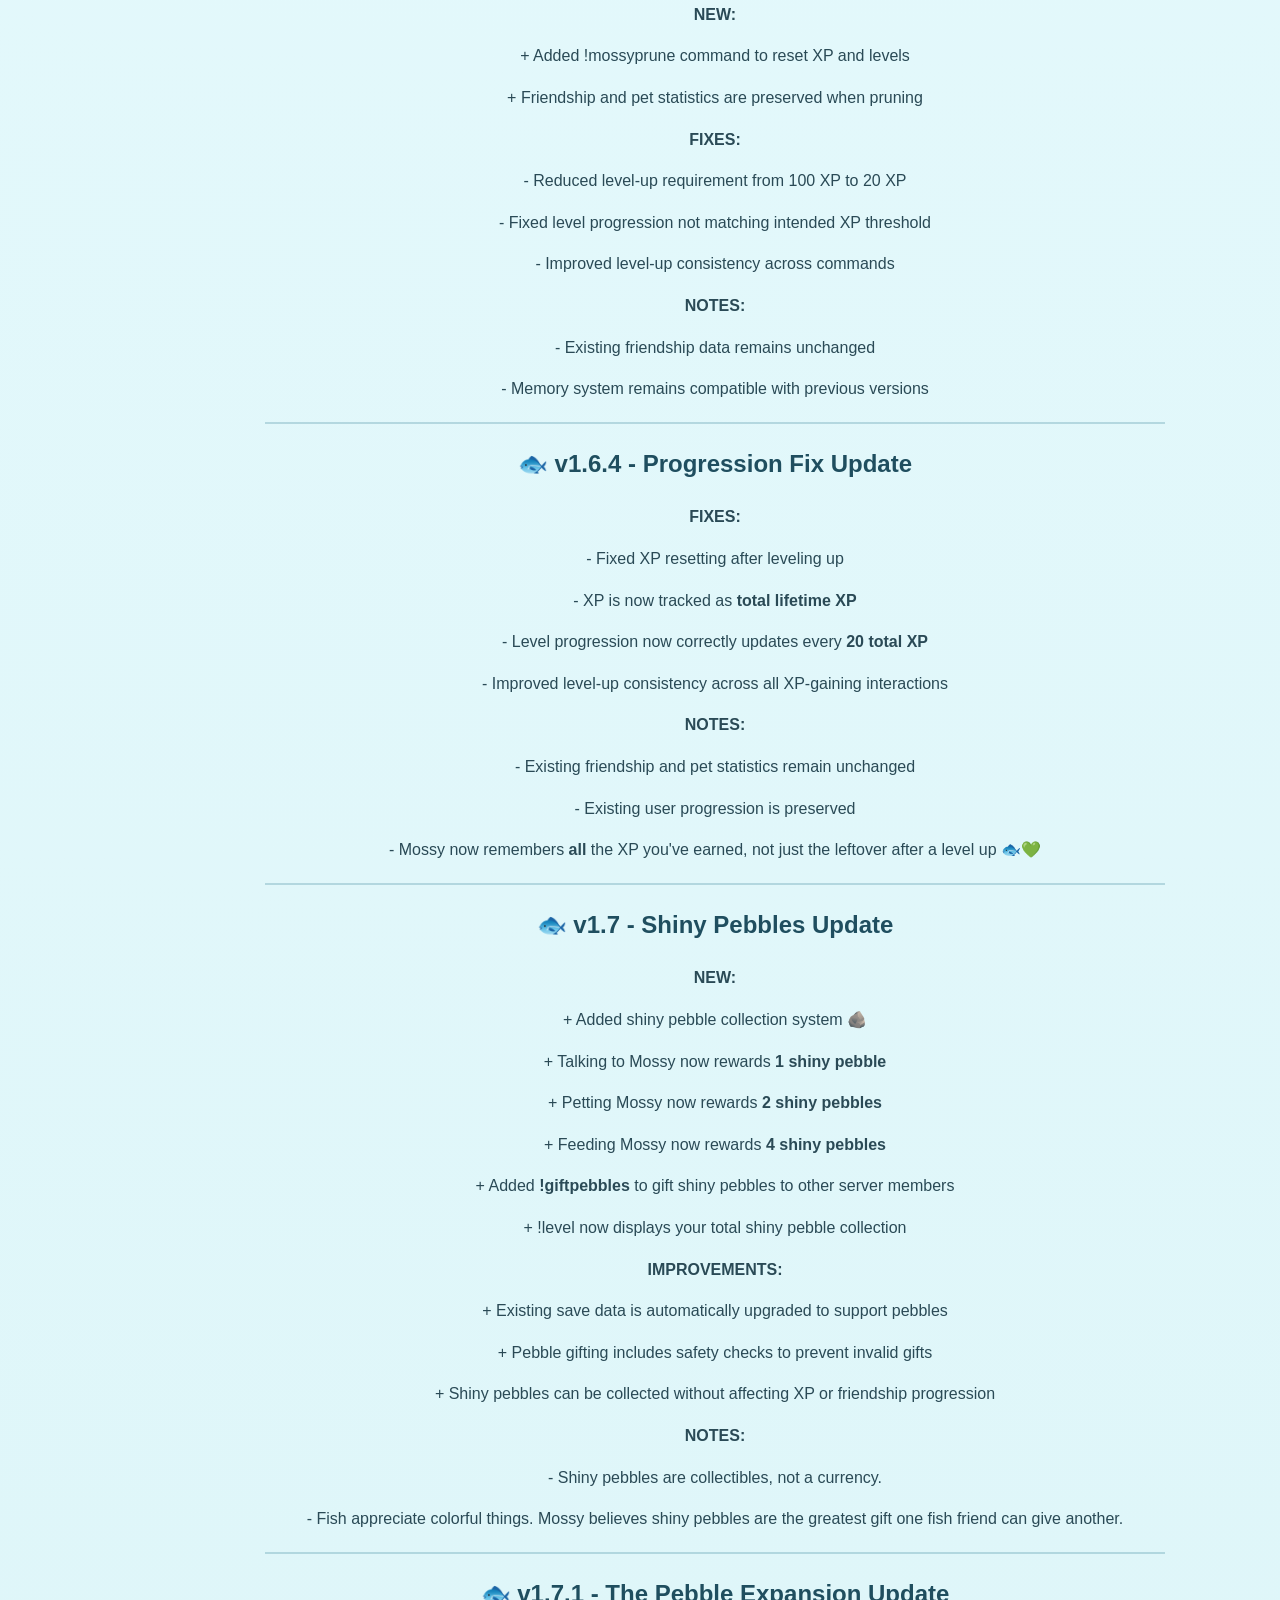
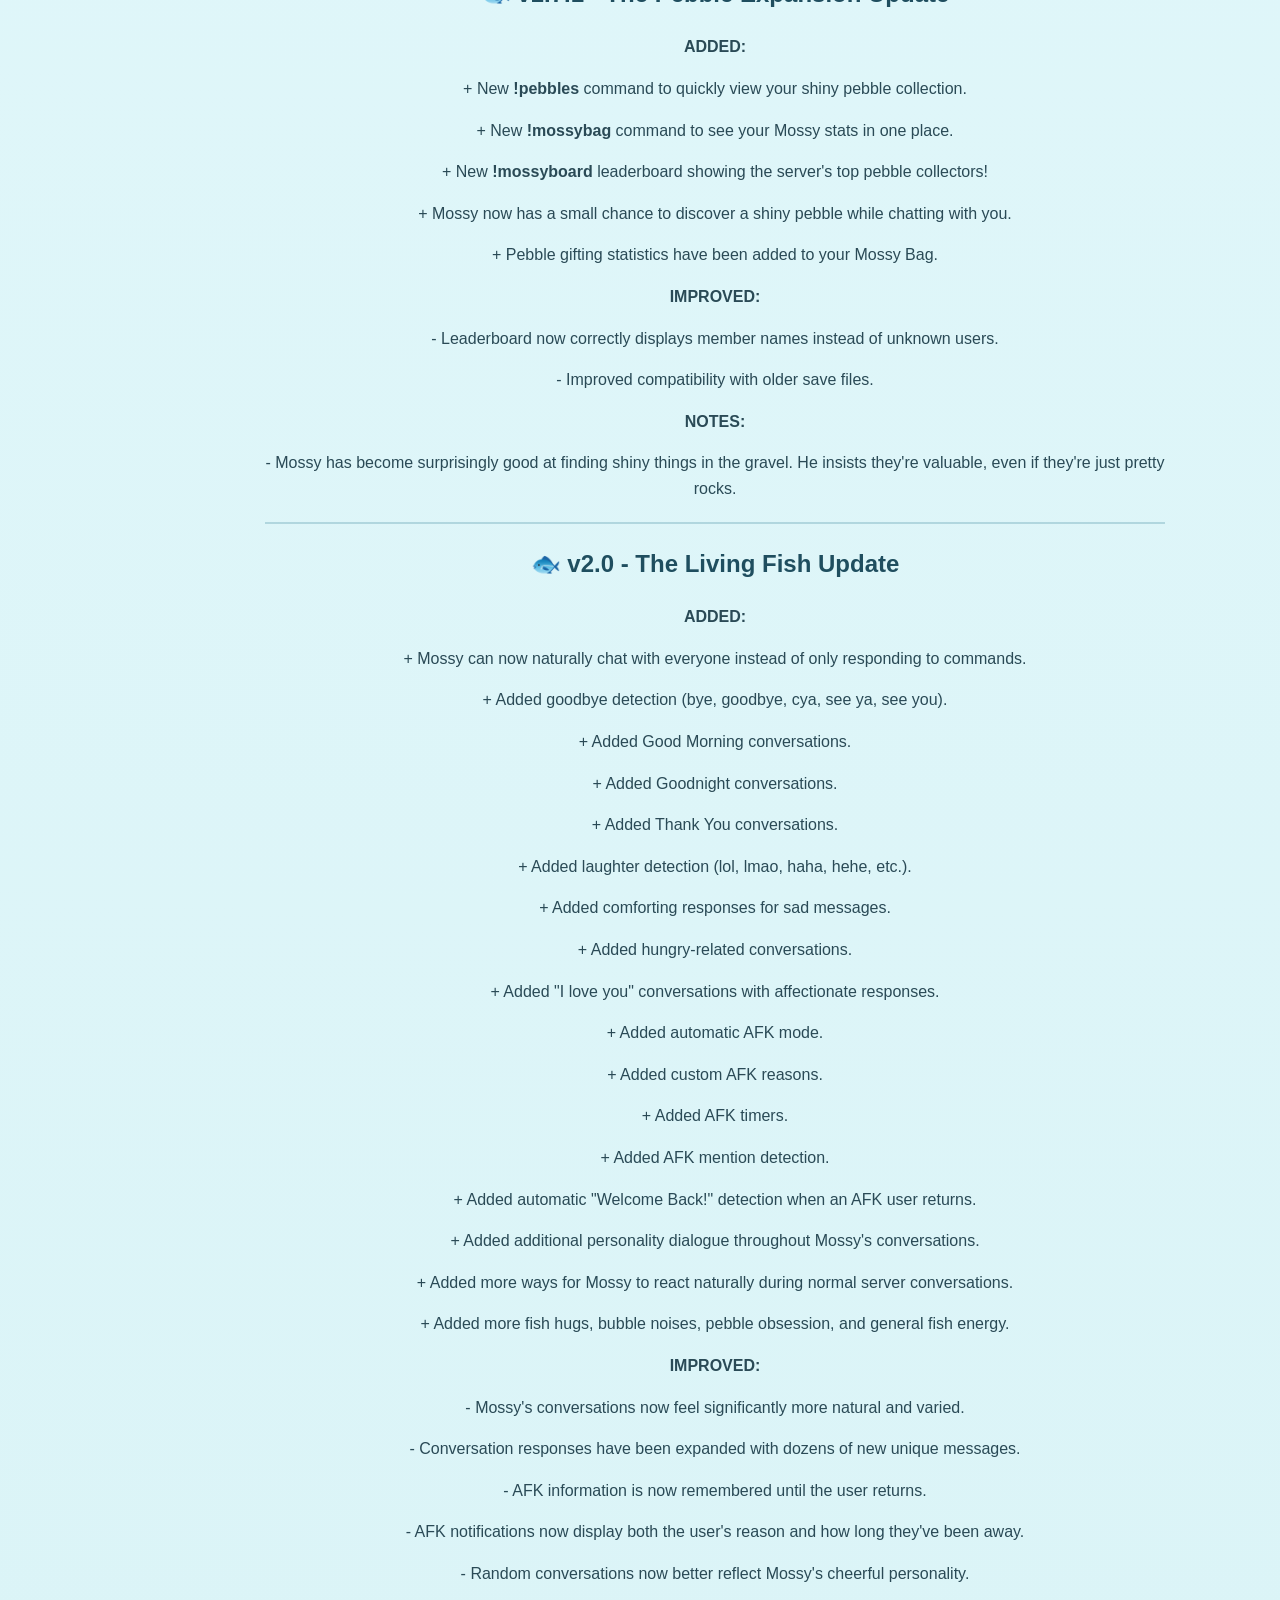
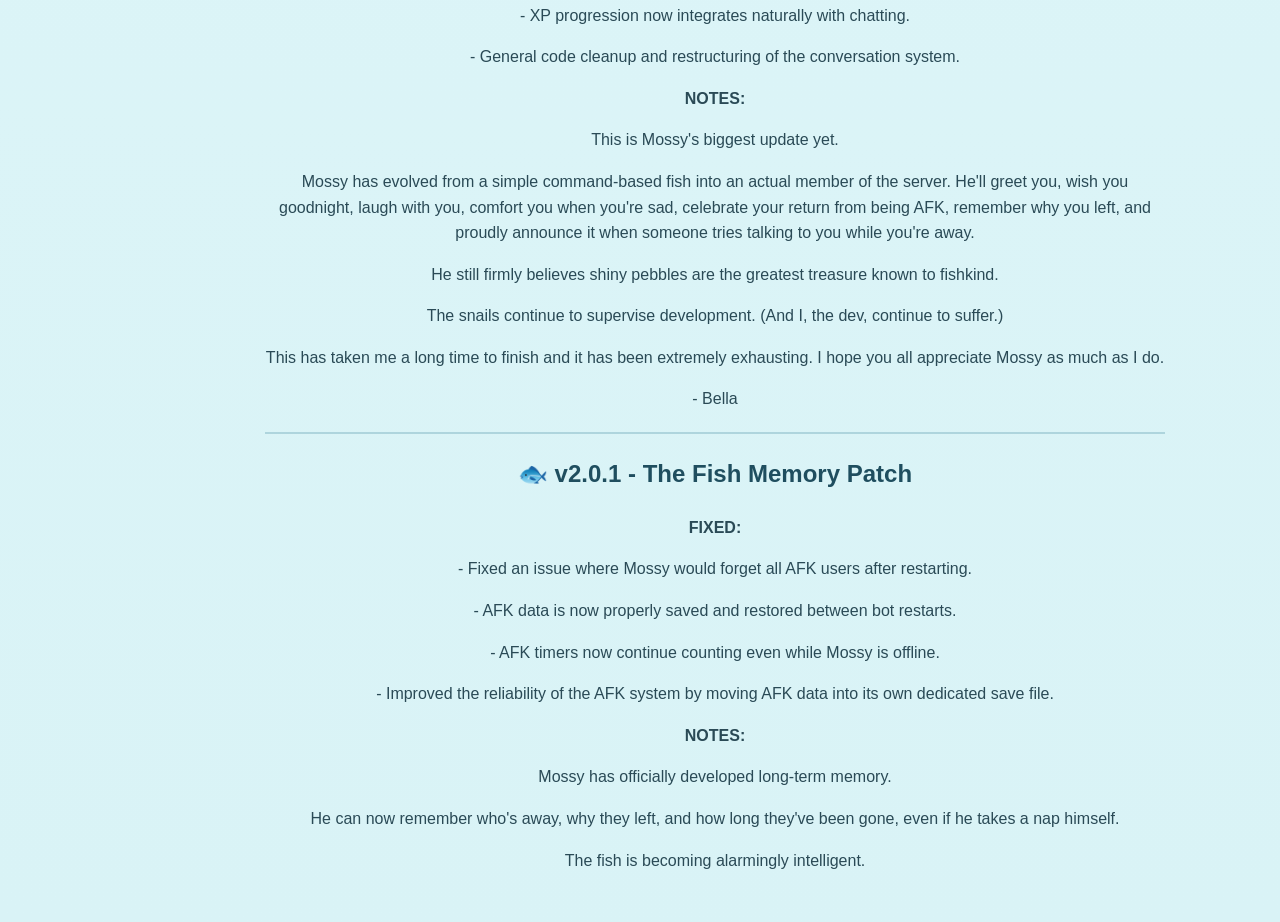
==== commit 98ba9378: "Update changelog.html new mossy update (AFK fixed)" ====
--- a/changelog.html
+++ b/changelog.html
@@ -283,6 +283,24 @@
     <p>This has taken me a long time to finish and it has been extremely exhausting. I hope you all appreciate Mossy as much as I do.</p>
     
     <p>- Bella</p>
+
+    <hr>
+
+    <h2>🐟 v2.0.1 - The Fish Memory Patch</h2>
+
+    <p><b>FIXED:</b></p>
+    <p>- Fixed an issue where Mossy would forget all AFK users after restarting.</p>
+    <p>- AFK data is now properly saved and restored between bot restarts.</p>
+    <p>- AFK timers now continue counting even while Mossy is offline.</p>
+    <p>- Improved the reliability of the AFK system by moving AFK data into its own dedicated save file.</p>
+
+    <p><b>NOTES:</b></p>
+
+    <p>Mossy has officially developed long-term memory.</p>
+
+    <p>He can now remember who's away, why they left, and how long they've been gone, even if he takes a nap himself.</p>
+
+    <p>The fish is becoming alarmingly intelligent.</p>
     
  <img src="snail.png" id="snail">
 
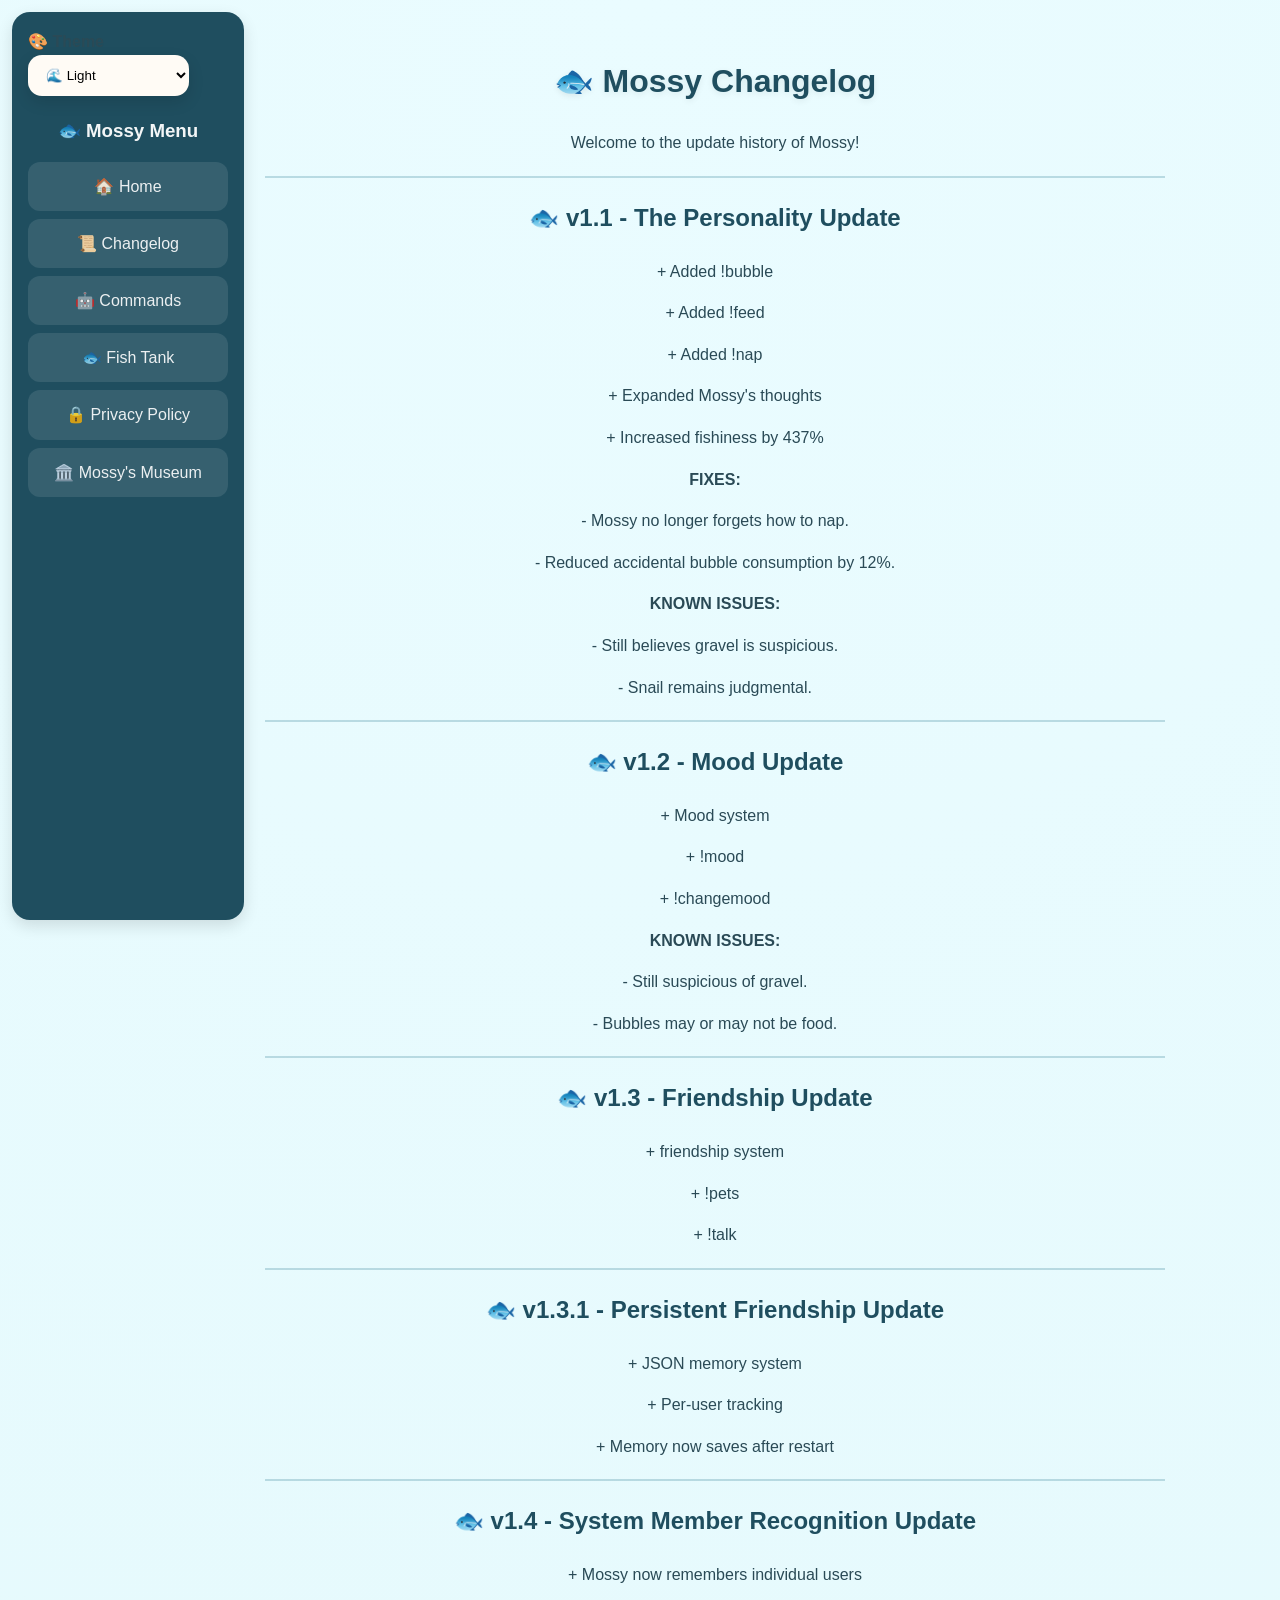
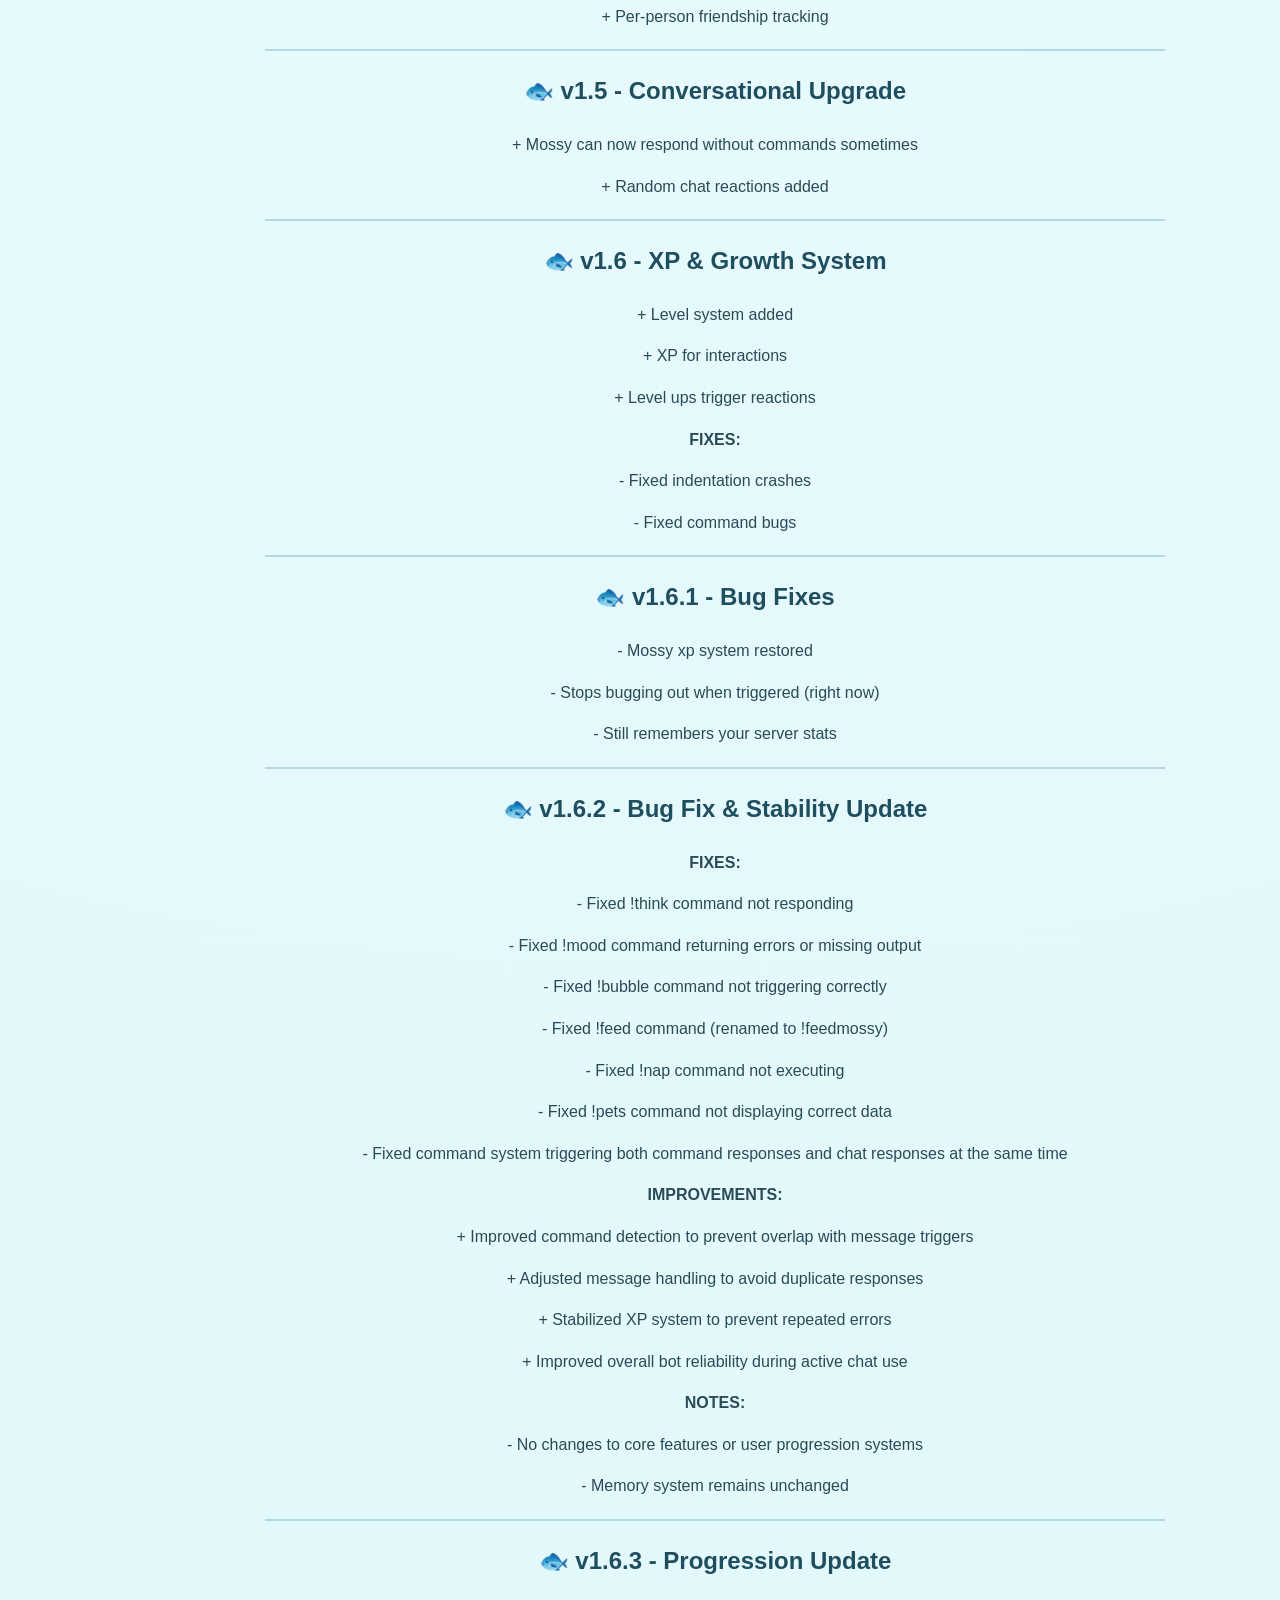
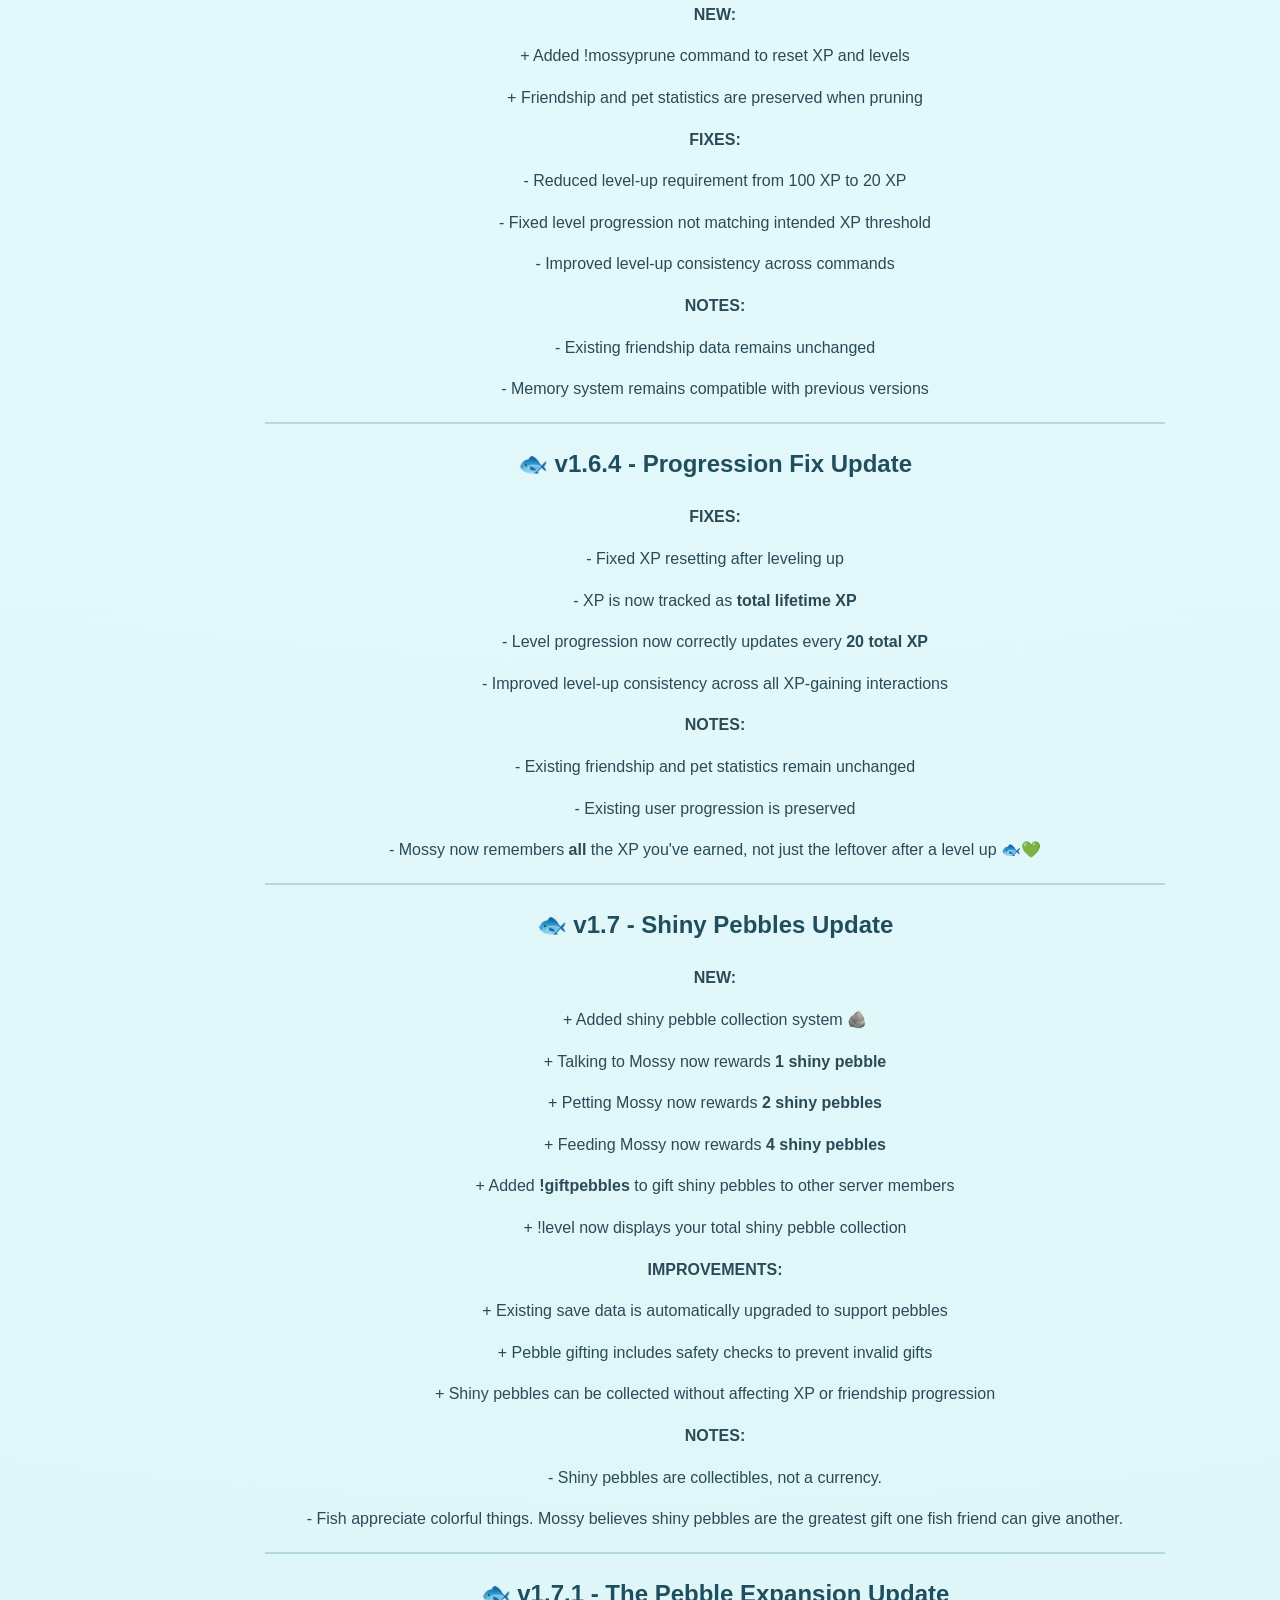
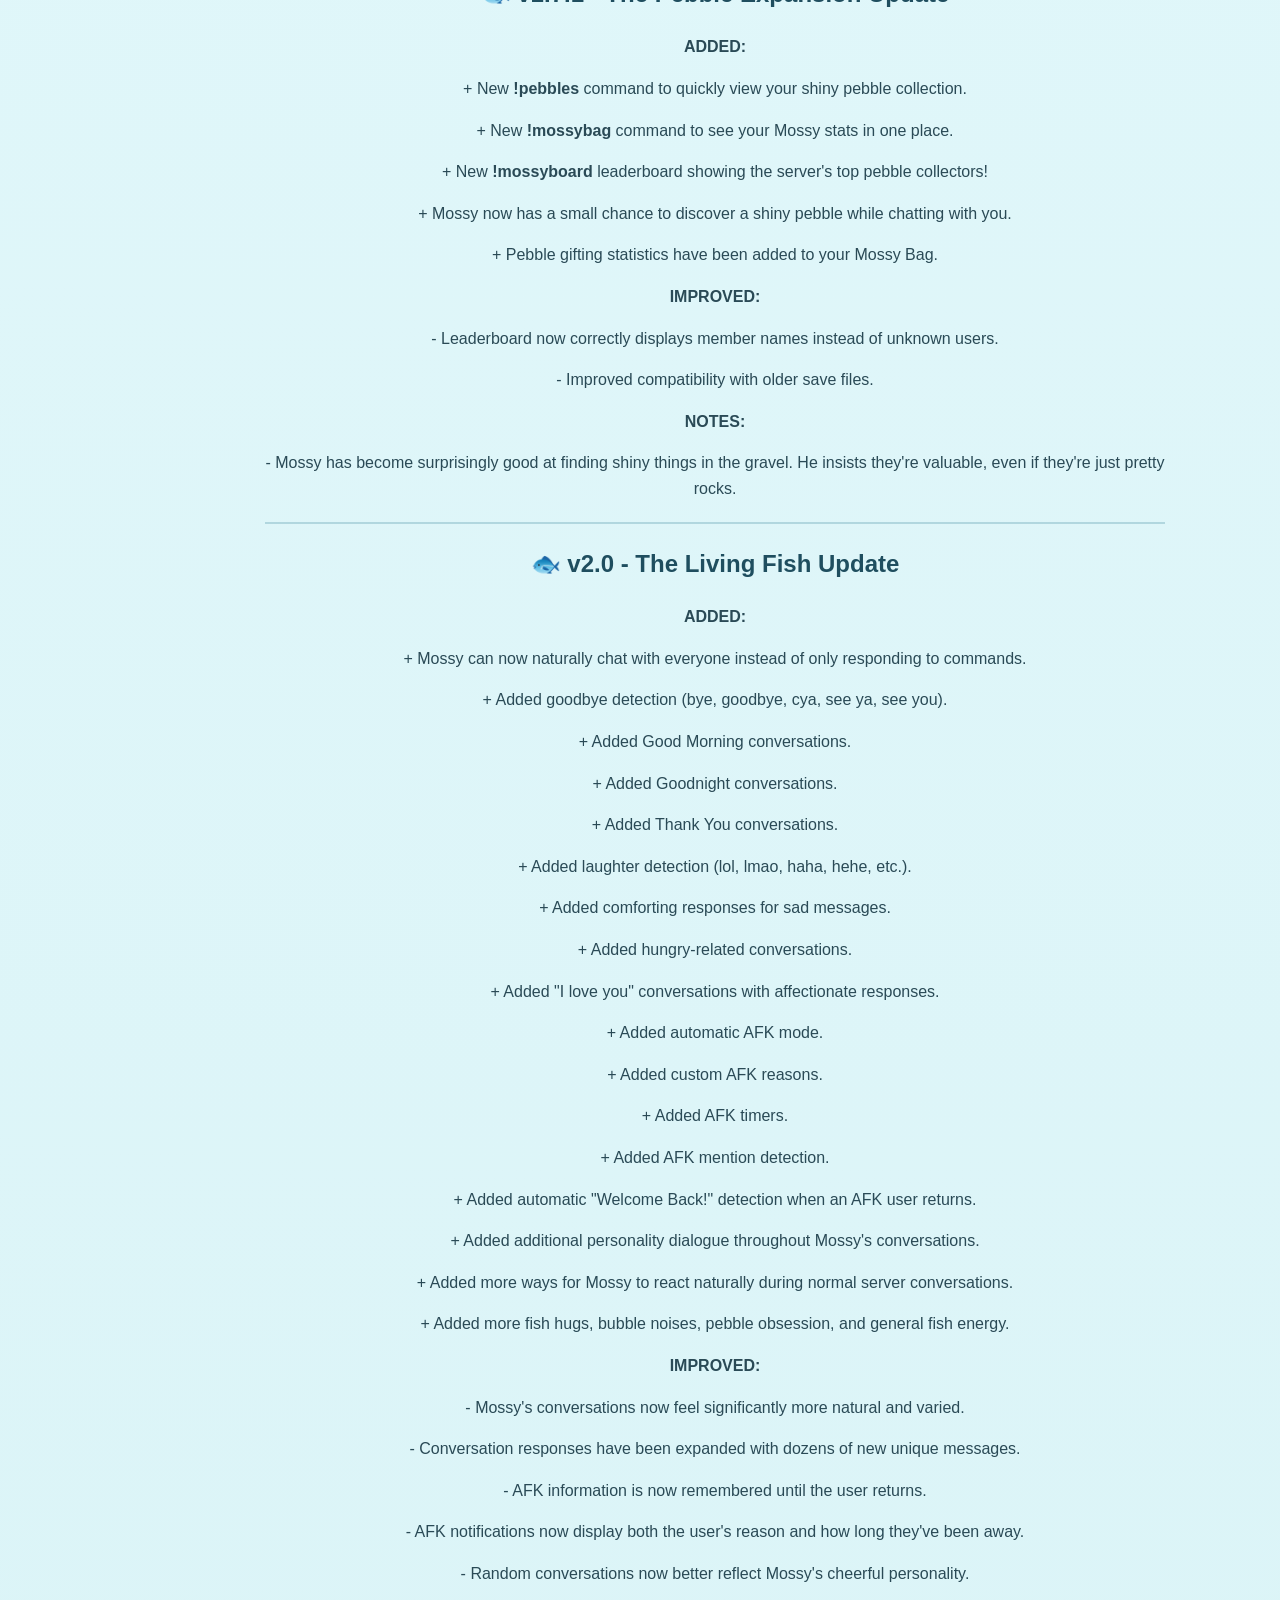
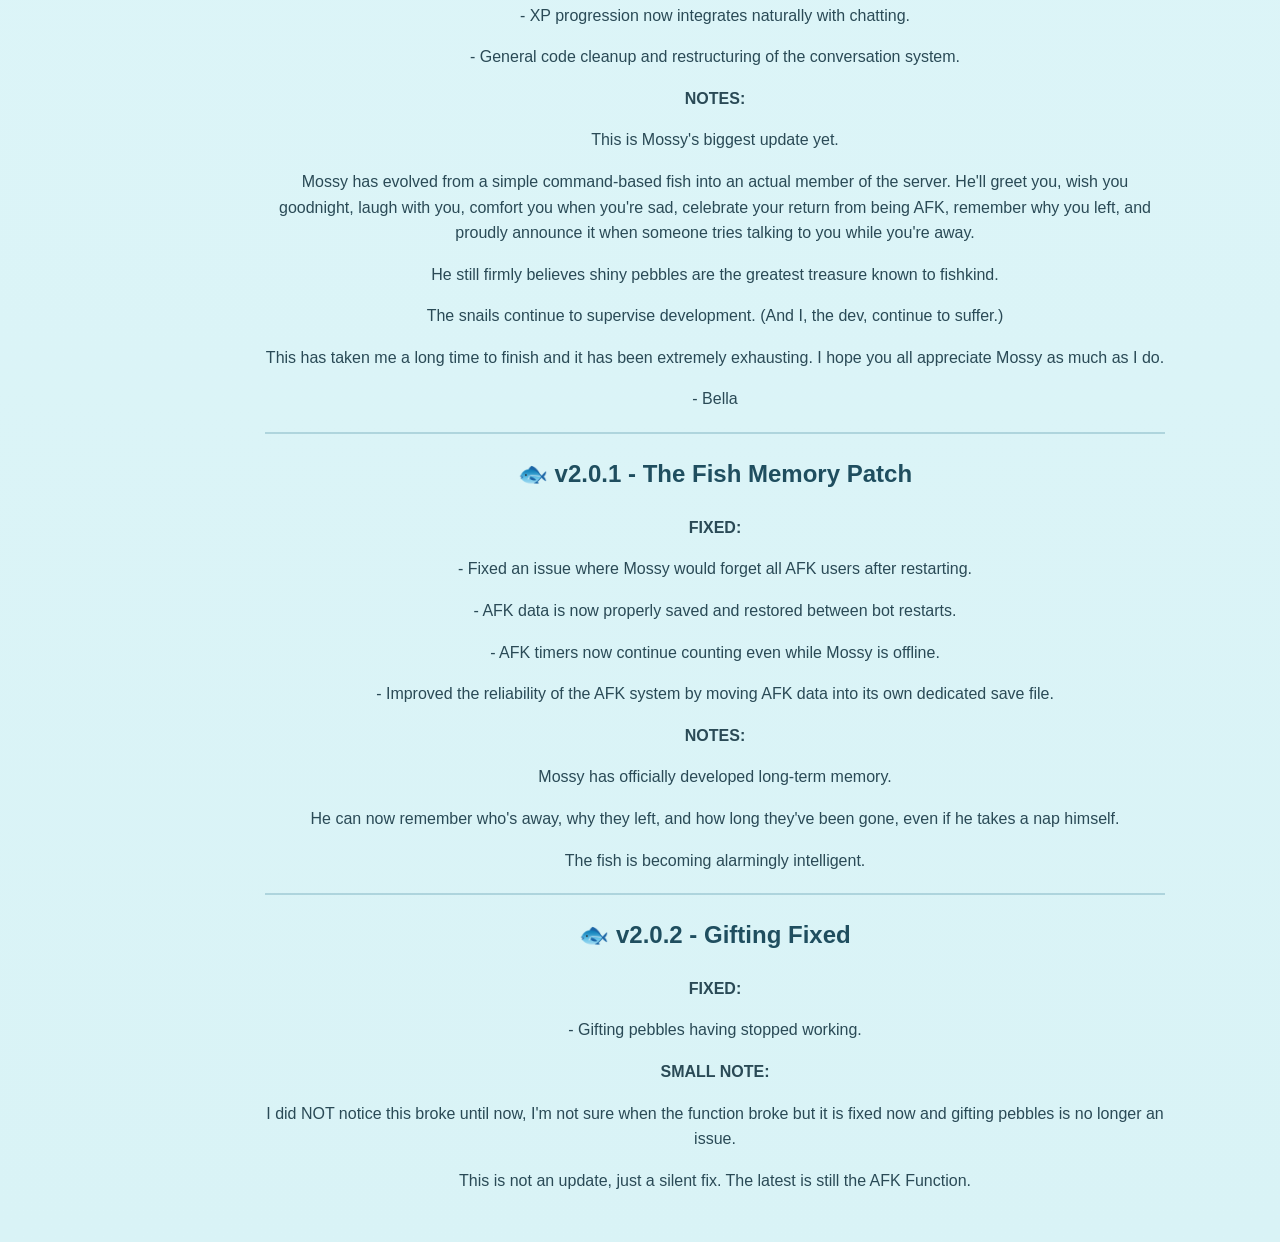
==== commit ae268019: "Update changelog.html" ====
--- a/changelog.html
+++ b/changelog.html
@@ -301,6 +301,18 @@
     <p>He can now remember who's away, why they left, and how long they've been gone, even if he takes a nap himself.</p>
 
     <p>The fish is becoming alarmingly intelligent.</p>
+
+    <hr>
+
+    <h2>🐟 v2.0.2 - Gifting Fixed</h2>
+
+    <p><b>FIXED:</b></p>
+    <p>- Gifting pebbles having stopped working.</p>
+
+    <p><b>SMALL NOTE:</b></p>
+
+    <p>I did NOT notice this broke until now, I'm not sure when the function broke but it is fixed now and gifting pebbles is no longer an issue.</p>
+    <p>This is not an update, just a silent fix. The latest is still the AFK Function.</p>
     
  <img src="snail.png" id="snail">
 
